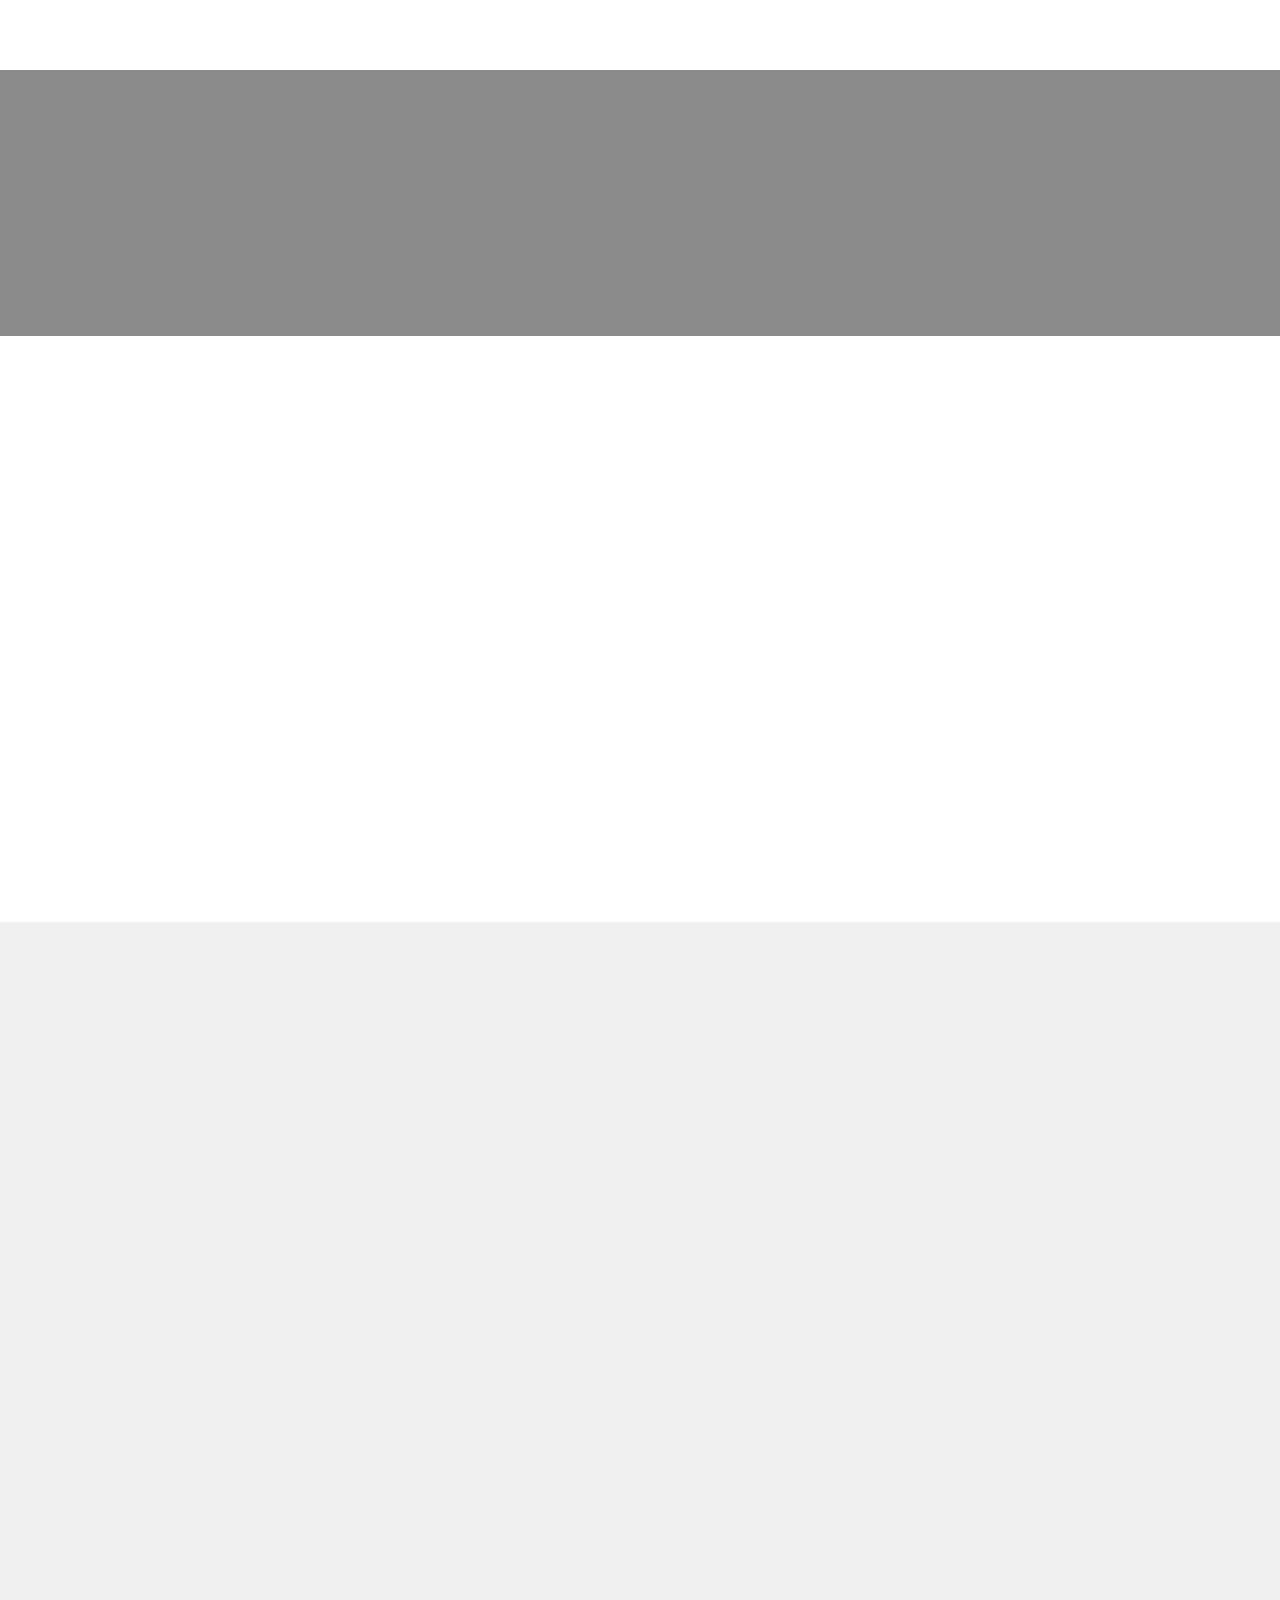
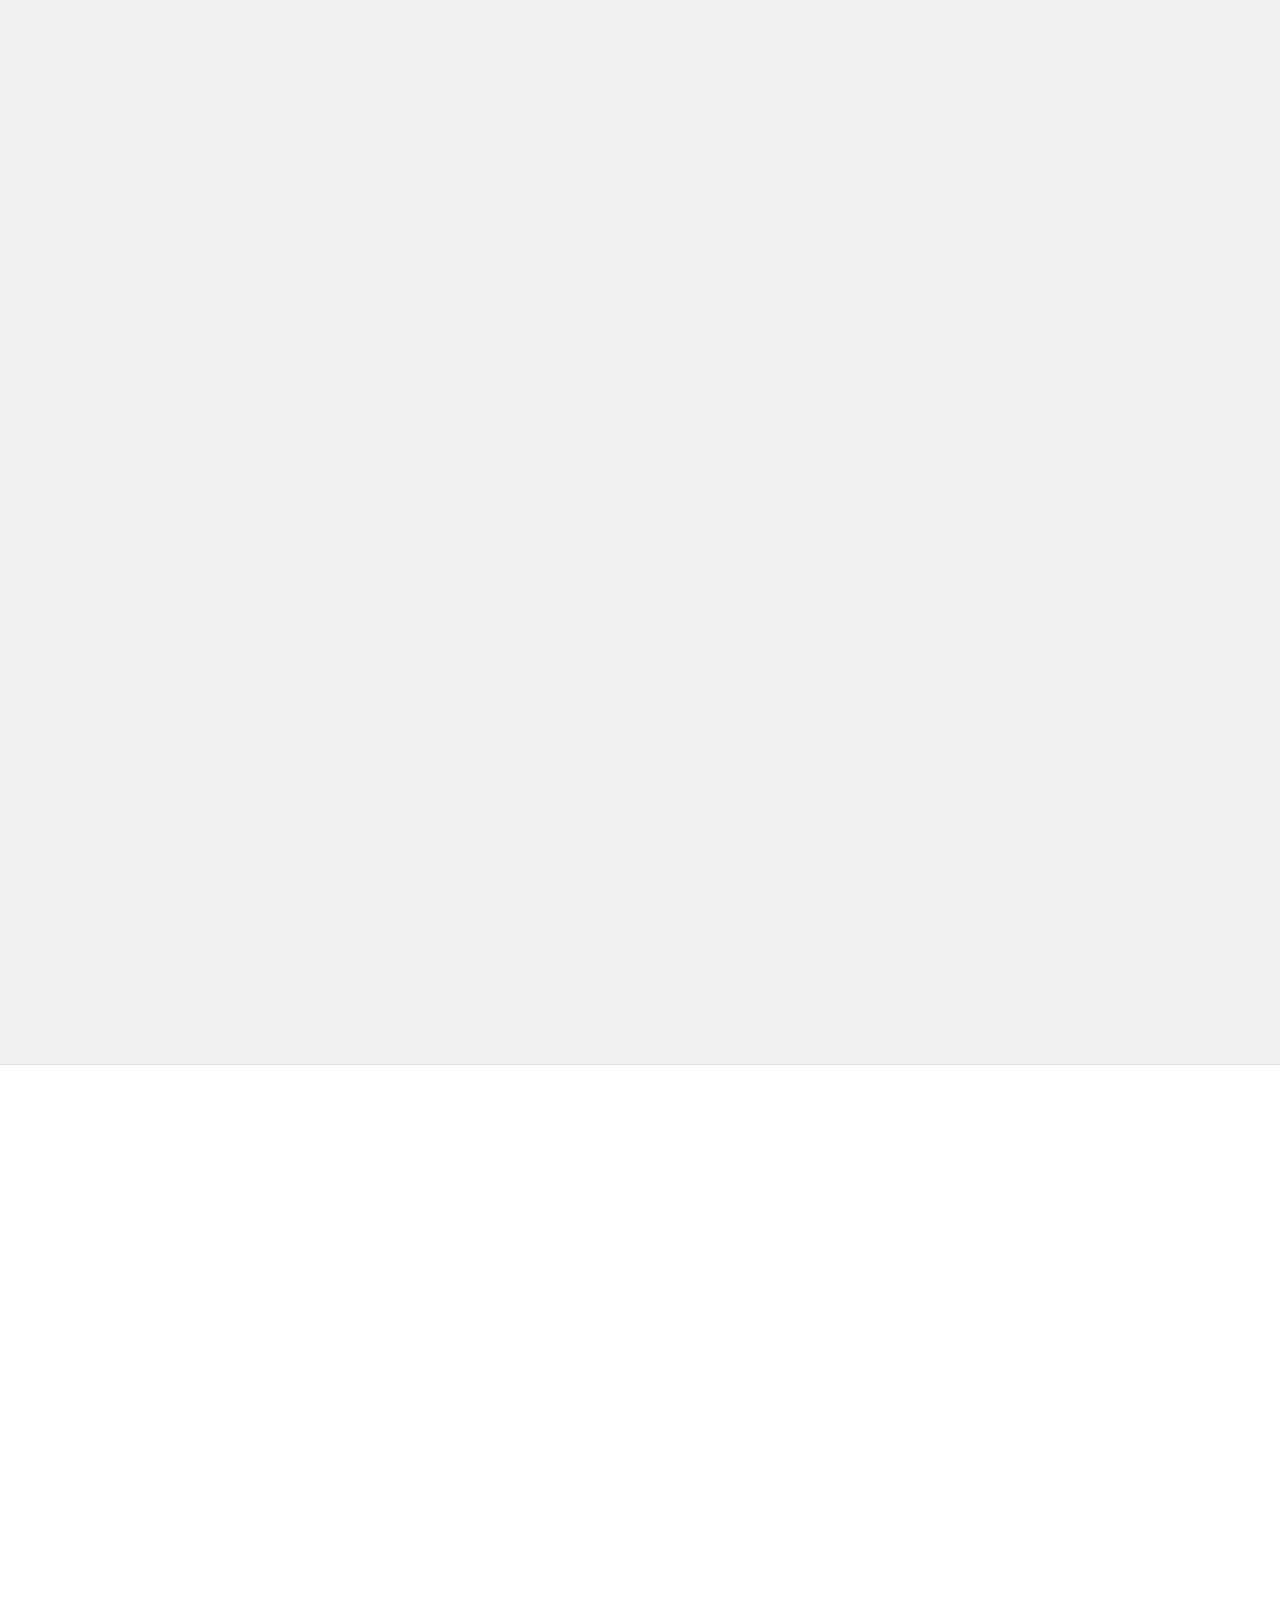
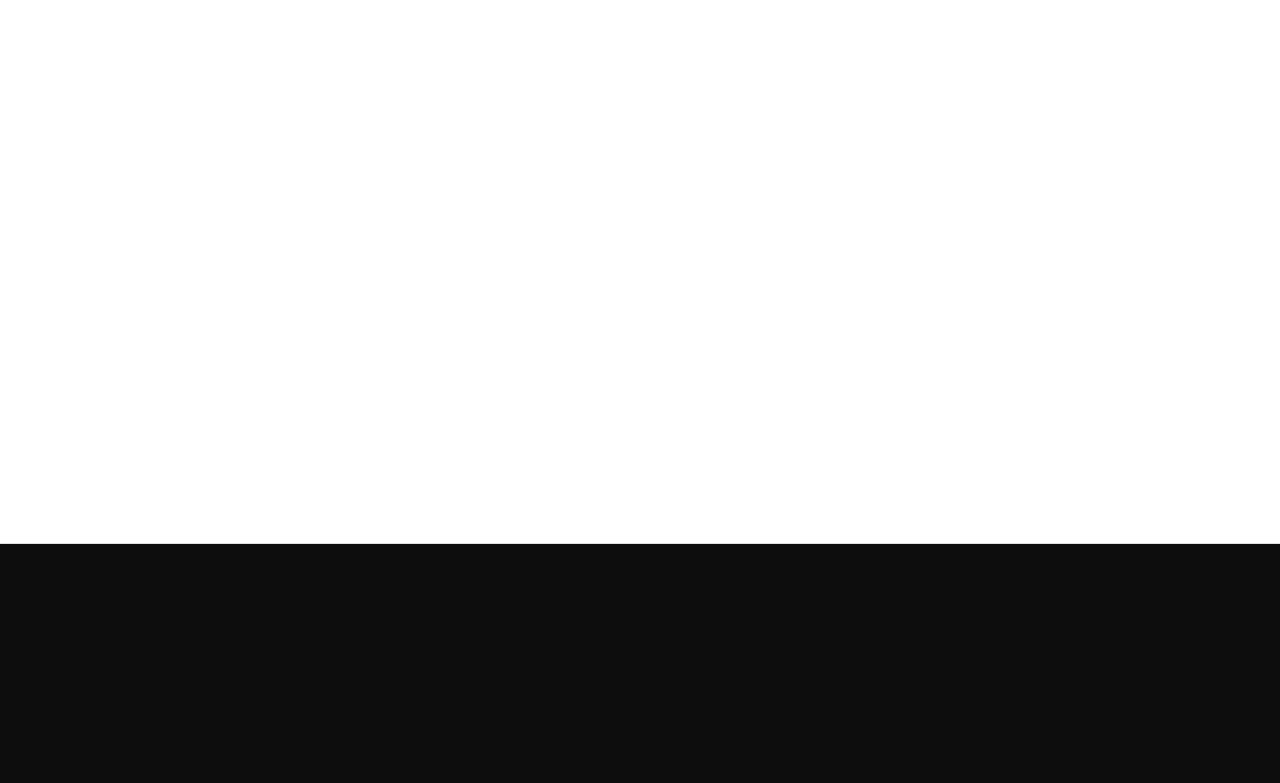
==== about-me.html @ 315e4c17 "initial portfolio commit" ====
<!doctype html>
<html lang="en" id="page_a3ae730a52dd40b0afdcd389cbf7e8d5" data-device-type="mobile" data-env="live" itemscope itemtype="http://schema.org/ProfessionalService" class="no-js page_a3ae730a52dd40b0afdcd389cbf7e8d5 mobile fullBleed modern">
<head>
<meta charset="utf-8">
<title>About me - Daniela Lizarazo</title>
<meta itemprop="name" content="Daniela Lizarazo">
<meta name="description" content="">
<meta name="keywords" content="">
<meta name="author" content="">
<meta name="viewport" content="width=device-width,initial-scale=1,shrink-to-fit=no">
<meta name="format-detection" content="telephone=yes">
<meta name="robots" content="noindex, nofollow">
<link rel="apple-touch-icon" sizes="180x180" href="https://static.mywebsites360.com/f4d7a6e8a42c4ae8aaf051b5d930cb21/f/118cd5e73162e6c208d3ffacbbd98bea0ef5c3d1/1/favicon-180x180.png">
<link rel="icon" type="image/png" sizes="96x96" href="https://static.mywebsites360.com/f4d7a6e8a42c4ae8aaf051b5d930cb21/f/118cd5e73162e6c208d3ffacbbd98bea0ef5c3d1/1/favicon-96x96.png">
<link rel="icon" type="image/png" sizes="32x32" href="https://static.mywebsites360.com/f4d7a6e8a42c4ae8aaf051b5d930cb21/f/118cd5e73162e6c208d3ffacbbd98bea0ef5c3d1/1/favicon-32x32.png">
<link rel="icon" type="image/png" sizes="16x16" href="https://static.mywebsites360.com/f4d7a6e8a42c4ae8aaf051b5d930cb21/f/118cd5e73162e6c208d3ffacbbd98bea0ef5c3d1/1/favicon-16x16.png">
<meta property="og:type" content="website">
<meta property="og:url" content="https://danielalizarazo.com/about-me">
<meta property="og:title" content="About me">
<meta name="twitter:card" content="summary_large_image">
<meta name="twitter:title" content="About me">
<link id="baseCSS" rel="stylesheet" type="text/css" href="css/base.css">
<link id="pageCSS" rel="stylesheet" type="text/css" href="css/page%3FstyleIds=[base64].css">
<link id="vendorCSS" rel="stylesheet" type="text/css" href="css/vendor-print.css">
<script src="modernizr.respond.min.js"></script>
<script type="text/javascript">
  var TypekitConfig = {
    scriptTimeout: 3000
  };
  (function() {
    var h = document.getElementsByTagName('html')[0];
    h.className += ' wf-loading';
    var t = setTimeout(function() {
      h.className = h.className.replace(/\bwf-loading\b/g, '');
      h.className += ' wf-inactive';
    }, TypekitConfig.scriptTimeout);
    var d = false;
    var tk = document.createElement('script');
    tk.src = '//use.typekit.net/ik/[base64].js';
    tk.type = 'text/javascript';
    tk.async = 'true';
    tk.onload = tk.onreadystatechange = function() {
      var rs = this.readyState;
      if (d || rs && rs != 'complete' && rs != 'loaded') return;
      d = true;
      clearTimeout(t);
      try {
        if(html5) html5.shivMethods = false; // why? https://github.com/Modernizr/Modernizr/issues/308
        Typekit.load({ active: function() { if(window.jQuery) $(window).trigger('fontsLoaded'); } });
      } catch (e) {}
    };
    var s = document.getElementsByTagName('script')[0];
    s.parentNode.insertBefore(tk, s);
  })();
</script>
</head>
<body data-site-id="f4d7a6e8a42c4ae8aaf051b5d930cb21" data-sc-layout="a" data-ajax-prefix="/__" class="noSecondaryContent">
  <div class="siteWrapper">
    <div class="siteInnerWrapper">
      <div class="pageContainer servicesSectionPage" id="services">
        <div class="headerAndNavContainer">
          <div class="headerAndNavContent">
            <div class="headerAndNavContentInner">
              <div class="headerContainer">
                <header class="headerContent">
<h1 class="siteName"><a itemprop="url" href="index.html">Daniela Lizarazo</a></h1>
                </header><!-- /headerContent -->
              </div><!-- /headerContainer -->
<div class="navContainer">
  <nav class="navContent">
    <ul id="navTopLevel" data-mobile-nav-label="Menu" data-mobile-nav-style="side" data-mobile-nav-reveal="push" data-mobile-nav-animation="bounce" data-mobile-nav-trigger="icon"  data-mobile-nav-icon-position="right" data-home-nav-collapse-min="1" itemscope itemtype="http://www.schema.org/SiteNavigationElement"><li><a href="index.html" itemprop="url">Home</a>
</li><li><a href="about-me.html" class="selected" itemprop="url"><span class="currArrow">▸</span>About me</a>
</li><li><a href="my-work.html" itemprop="url">My work</a>
</li></ul>
  </nav><!-- /navContent -->
</div><!-- /navContainer -->
            </div><!-- headerAndNavContentInner -->
          </div><!-- headerAndNavContent -->
        </div><!-- /headerAndNavContainer -->
        <div class="primaryAndSecondaryContainer">
          <div class="primaryAndSecondaryContent">
            <div class="primaryContentContainer">
              <section class="primaryContent" role="main">
<div class="pageTitleContainer blockWrap_ba701b1d201949bdbfbf316c1d3d724f fsMed txa1 bmg0 lstsy1 bw0 sy0">
  <div class="blockContent pageTitleContent block_ba701b1d201949bdbfbf316c1d3d724f  layoutA">
    <h1 class="pageTitle">About me</h1>
  </div>
</div>
<div class="blockContainer blockWrap_f1846056b2964c6ba9f09481a196a875 fsMed txa0 bmg0 lstSyNrmlzd bw0 sy0 blockAnim blockAnim--hidden blockAnim--fade">
  <div class="blockContent block_f1846056b2964c6ba9f09481a196a875  layoutC layoutC--vAlign1 imgWidth--33 hasCaptions hasImg circleImages">
    <div class="blockImg"><div class="imgCaptionWrapper"><a href="https://blush.design/artists/dzLHsXCPZMaj1QgNySgN/mariana-gonzalez"><div class="contentImg imgShape circleImg"><img src="https://static.mywebsites360.com/f4d7a6e8a42c4ae8aaf051b5d930cb21/i/f49d0fa9e1a64107bb51d2f6abf26e0c/1/4SoifmQpDrHbZJ6W5XJrp/Stuck%20at%20Home%20-%20Avatar.png" data-asset="f49d0fa9e1a64107bb51d2f6abf26e0c" alt="Stuck at Home - Avatar.png" data-credit="Avatar by Mariana Gonzalez" data-credit-url="https://blush.design/artists/dzLHsXCPZMaj1QgNySgN/mariana-gonzalez" data-mod="cover:800" class="contentImg"></div></a><div class="imgCaption"><p class="imgCaption-credit"><a href="https://blush.design/artists/dzLHsXCPZMaj1QgNySgN/mariana-gonzalez" target="_blank" rel="nofollow noreferrer">Avatar by Mariana Gonzalez</a></p></div></div>
</div>
    <div class="blockText">
  <h2 class="contentTitle"><span class="maxWidth--contentTitle">Knowledge and Interests</span></h2>
  <div class="blockInnerContent" ><div class="maxWidth--content"><p>I am a computer and data scientist with <strong>+4 years</strong> of experience in <strong>machine learning, deep learning, human-centered data science,</strong> and <strong>software development</strong>. I'm soon to graduate from my master's degree at <strong>The University of Texas at Austin</strong> (Hook 'em 🤘) where I have expanded my knowledge in data and artificial intelligence solutions. I'm interested in AI applications, applied quantitative research, ethical AI and data storytelling. I'm proficient in SQL, Python, R, Javascript, C# and C++ as well in tools and frameworks like Tableau, Dash, Django, Unity and AWS.</p><p><a href="https://static.mywebsites360.com/f4d7a6e8a42c4ae8aaf051b5d930cb21/r/b6e12700a4ea4b199496a9b142c6e4b9/1/DanielaLizarazo_Resume_2024.pdf" class="button">Download My Resume</a></p></div></div>
</div><!-- /blockText-->
  </div><!-- /blockContent -->
</div><!-- /blockContainer -->
<div class="blockContainer blockWrap_b24f99659e5741db982c259349940761 fsMed txa0 bmg0 lstsy1 bw0 sy0 blockAnim blockAnim--hidden blockAnim--fade">
  <div class="blockContent block_b24f99659e5741db982c259349940761  layoutA">
        <h2 class="contentTitle dividerTitle "><span class="dividerTitle-textWrap">Experience</span></h2>
      </div><!-- /blockContent -->
</div><!-- /blockContainer -->
  <div class="simpleList itemsCollectionContainer blockWrap_c6b3af2f7075451bba1bf37d15899f47 fsMed txa0 bmg0 lstSyNrmlzd bw1 bplNoTop bplNoRight bplNoLeft sy0 blockAnim blockAnim--hidden blockAnim--fade">
      <div class="blockContent block_c6b3af2f7075451bba1bf37d15899f47  layoutA">
        <div class="itemsCollectionContent items_c6b3af2f7075451bba1bf37d15899f47 listView vAlgn1 cols1 itmBw1 itmSy1 txa0" data-columns="1">
            <div class="item itemPreview circleImages hasHoverEffect hasHoverEffect--color">
              <div class="itemContent">
                <h2 class="contentTitle">
                      IC2 Institute - The University of Texas at Austin
                </h2>
                <div class="itemInnerContent"><p><strong>Graduate Research Assistant</strong></p><p><em>February 2023 - Present</em></p><ul><li>Conduct data exploration, implement data and statistical analysis, and contribute to research and evaluation tasks for I-Corps Hub and STEP UP Texas Juvenile Justice projects.</li> <li> <p>Developed a modeling and forecasting data dashboard for the City of Austin Office of Innovation using Plotly and Dash on a Windows server. </p></li> </ul></div>
              </div>
            </div>
            <div class="item itemPreview circleImages hasHoverEffect hasHoverEffect--color">
              <div class="itemContent">
                <h2 class="contentTitle">
                      School of Information - The University of Texas at Austin
                </h2>
                <div class="itemInnerContent"><p><strong>Academic Assistant</strong></p><p><em>August 2022 – December 2022</em></p><ul><li>Assisted in undergraduate class Introduction to Human-Centered Data, teaching students programming for data science using tools such as pandas, numpy, and scikit-learn.</li></ul></div>
              </div>
            </div>
            <div class="item itemPreview circleImages hasHoverEffect hasHoverEffect--color">
              <div class="itemContent">
                <h2 class="contentTitle">
                      SnapMagic
                </h2>
                <div class="itemInnerContent"><p><strong>Software Engineer</strong></p><p><em>March 2021 - August 2021</em></p><ul><li>Improved codebase across Python, Django, JavaScript, HTML/CSS for both front-end and back-end.</li> <li> <p>Supported the development of complex data dashboards through ETL processes. </p></li> <li> <p>Ensured code quality through comprehensive testing and designed user-friendly interfaces. </p></li> </ul></div>
              </div>
            </div>
            <div class="item itemPreview circleImages hasHoverEffect hasHoverEffect--color">
              <div class="itemContent">
                <h2 class="contentTitle">
                      European Space Agency
                </h2>
                <div class="itemInnerContent"><p><strong>Guest Researcher</strong></p><p><em>January 2019 – August 2019</em></p><ul><li>Participated, researched, and lectured in the Earth System Data Lab ESA project, focusing on multivariate time series analysis, Fourier analysis, and prediction models using Python, Julia, and probability density estimation.</li> <li> <p>Led a machine learning project on anomaly detection for multivariate extreme climate events using KDE. </p></li> <li> <p>Developed data preprocessing tools to streamline data analysis workflows and provided optimization recommendations during ESA Phi-Week 2019.</p></li> </ul></div>
              </div>
            </div>
            <div class="item itemPreview circleImages hasHoverEffect hasHoverEffect--color">
              <div class="itemContent">
                <h2 class="contentTitle">
                      Pretcon S.A.S.
                </h2>
                <div class="itemInnerContent"><p><strong>Software Developer</strong></p><p><em>January 2019 - March 2021</em></p><ul><li>Developed front-end and back-end for beam structures software used in civil engineering, utilizing Python and JavaScript (D3.js).</li> <li> <p>Translated differential equations and beam equations into data structures for efficient calculations. </p></li> </ul></div>
              </div>
            </div>
        </div>
      </div>
  </div>
<div class="blockContainer blockWrap_a361edb926d447f18e202267603284a1 fsMed txa0 bmg0 lstsy1 bw0 sy0 blockAnim blockAnim--hidden blockAnim--fade">
  <div class="blockContent block_a361edb926d447f18e202267603284a1  layoutA">
        <h2 class="contentTitle dividerTitle "><span class="dividerTitle-textWrap">Education</span></h2>
      </div><!-- /blockContent -->
</div><!-- /blockContainer -->
  <div class="simpleList itemsCollectionContainer blockWrap_ceb8e685157847479ab9dfccb2f8fd0e fsMed txa0 bmg0 lstSyNrmlzd bw1 bplNoTop bplNoRight bplNoLeft sy0 blockAnim blockAnim--hidden blockAnim--fade">
      <div class="blockContent block_ceb8e685157847479ab9dfccb2f8fd0e  layoutA">
        <div class="itemsCollectionContent items_ceb8e685157847479ab9dfccb2f8fd0e listView vAlgn1 cols1 itmBw1 itmSy1 txa0" data-columns="1">
            <div class="item itemPreview circleImages hasHoverEffect hasHoverEffect--color">
              <div class="itemContent">
                <h2 class="contentTitle">
                      Master's Degree - Information Studies in Data Science and AI
                </h2>
                <div class="itemInnerContent"><p><strong>The University of Texas at Austin</strong></p><p><em>2022 - 2024</em></p><ul><li><p>Endorsement of specialization in Data Science and AI </p></li><li><p>Classes taken: perspectives of information, data semantics, ethics of AI, intro. to machine learning, database management, concepts and practices of information security, data storytelling, deep learning and multimodal systems, data viz. in R, human-AI interaction.</p></li></ul></div>
              </div>
            </div>
            <div class="item itemPreview circleImages hasHoverEffect hasHoverEffect--color">
              <div class="itemContent">
                <h2 class="contentTitle">
                      AR/VR Developer Level 1 Certificate
                </h2>
                <div class="itemInnerContent"><p><strong>University of Missouri Kansas City (UMKC)</strong></p><p><em>2020</em></p><ul><li>Scholarship for this program awarded by the Colombian President in the National Palace. Nexo Global and 100k Strong in the Americas. </li></ul></div>
              </div>
            </div>
            <div class="item itemPreview circleImages hasHoverEffect hasHoverEffect--color">
              <div class="itemContent">
                <h2 class="contentTitle">
                      Bachelor's Degree - Computer Science and Software Engineering
                </h2>
                <div class="itemInnerContent"><p><strong>Universidad Industrial de Santander</strong></p><p><em>2016 - 2022</em></p><ul><li> <p>Thesis: Computing Tool for Lung Parenchyma Damage Visualization on VR/AR Interface for Diagnosis</p></li></ul></div>
              </div>
            </div>
        </div>
      </div>
  </div>
              </section><!-- /primaryContent -->
            </div><!-- /primaryContentContainer -->
          </div><!-- /primaryAndSecondaryContent -->
        </div><!-- /primaryAndSecondaryContainer -->
        <div class="footerContainer">
  <footer class="footerContent">
  	<div class="footerInner">
<div class="blockContainer socialIconsContainer blockWrap_e0a81e694a194ed6a7d155da40583dc7 ">
  <div class="blockContent block_e0a81e694a194ed6a7d155da40583dc7 txa1">
        <ul class="iconGroup socialIcons footerSocialIcons">
      <li><a target="_blank" rel="noopener noreferrer" href="https://www.linkedin.com/in/daniela-lizarazo-721335228/" class="zocial linkedin" aria-label="linkedin"></a></li>
    </ul>
      </div><!-- /blockContent -->
</div><!-- /blockContainer -->
<div class="blockContainer blockWrap_dd943fca7a9e432e927b0d071dcdae63 ">
  <div class="blockContent block_dd943fca7a9e432e927b0d071dcdae63 ">
    <div class="blockText">
  <div class="blockInnerContent" ><p><a href="index.html">Home</a> | <a href="about-me.html">About</a> | <a href="my-work.html">Work</a> | <a href="about-me.html">Contact</a></p></div>
</div><!-- /blockText-->
  </div><!-- /blockContent -->
</div><!-- /blockContainer -->
<div class="blockContainer blockWrap_f9fcd93386224b608d1e517b4ab8068d ">
  <div class="blockContent block_f9fcd93386224b608d1e517b4ab8068d ">
    <div class="blockText blockInnerContent">
      <p>©2022 Websites 360® - Do not copy website. All rights reserved. | Powered By: Websites360®</p>
    </div><!-- /blockText-->
  </div><!-- /blockContent -->
</div><!-- /blockContainer -->
      <div class="scCredit"><a href="https://www.websites360.com" target="_blank" rel="nofollow">Created with <span>Websites 360</span></a></div>
    </div>
  </footer>
</div><!--  /footerContainer -->
      </div> <!-- /pageContainer -->
    </div><!-- /siteInnerWrapper -->
  </div><!-- siteOuterWrapper -->
  <script src="https://code.jquery.com/jquery-1.12.4.min.js"></script>
<script>window.jQuery || document.write('<script src="jquery-1.12.4.min.js">\x3C/script>')</script>
<script src="siteBundle.js"></script>
<style type="text/css">
/*!
  Zocial Butons
  http://zocial.smcllns.com
  by Sam Collins (@smcllns)
  License: http://opensource.org/licenses/mit-license.php
*/
/* Reference icons from font-files
** Base 64-encoded version recommended to resolve cross-site font-loading issues
*/
@font-face {
	font-family: "zocial";
	src: url("zocial.eot");
	src: url("zocial.eot%3F") format("embedded-opentype"),
		url([data-uri]),
		url("zocial.woff") format("woff"),
		url("zocial.ttf") format("truetype"),
		url("zocial.svg") format("svg");
	font-weight: normal;
	font-style: normal;
}
@media screen and (-webkit-min-device-pixel-ratio:0) {
	@font-face {
		font-family: "zocial";
		src: url("zocial.svg") format("svg");
	}
}
</style>
<a id="navTrigger" href="about-me.html#" style="display:block;" aria-label="Menu">
  <span class="navIcon">
      <svg xmlns="http://www.w3.org/2000/svg" class="navIcon-svg--dotsVert navIcon-svg--w2" viewBox="0 0 164 32">
  <path class="path1" d="M31.299 15.65c0 8.643-7.007 15.65-15.65 15.65s-15.65-7.007-15.65-15.65c0-8.643 7.007-15.65 15.65-15.65s15.65 7.007 15.65 15.65z"></path>
  <path class="path2" d="M97.674 15.65c0 8.643-7.007 15.65-15.65 15.65s-15.65-7.007-15.65-15.65c0-8.643 7.007-15.65 15.65-15.65s15.65 7.007 15.65 15.65z"></path>
  <path class="path3" d="M164.399 15.65c0 8.643-7.007 15.65-15.65 15.65s-15.65-7.007-15.65-15.65c0-8.643 7.007-15.65 15.65-15.65s15.65 7.007 15.65 15.65z"></path>
</svg>
  </span>
</a>
<script src="collections.js" data-collections="aHR0cHM6Ly9hcGkubXl3ZWJzaXRlczM2MC5jb20vZjRkN2E2ZThhNDJjNGFlOGFhZjA1MWI1ZDkzMGNiMjEvYy97dHlwZX0="></script>
</body>
</html>
---- css/base.css ----
html,body,div,span,applet,object,iframe,h1,h2,h3,h4,h5,h6,p,blockquote,pre,a,abbr,acronym,address,big,cite,code,del,dfn,em,img,ins,kbd,q,s,samp,small,strike,strong,sub,sup,tt,var,dl,dt,dd,ol,ul,li,fieldset,form,label,legend,table,caption,tbody,tfoot,thead,tr,th,td{margin:0;padding:0;border:0;outline:0;font-weight:inherit;font-style:inherit;font-family:inherit;font-size:100%;vertical-align:baseline}body{line-height:1;color:#000;background:#fff}ol,ul{list-style:none}table{border-collapse:separate;border-spacing:0;vertical-align:middle}caption,th,td{text-align:left;font-weight:normal;vertical-align:middle}a img{border:none}article,aside,canvas,details,figcaption,figure,footer,header,hgroup,menu,nav,section,summary,main{margin:0;padding:0;border:0;outline:0;display:block}audio,canvas,video{display:inline-block}audio:not([controls]),[hidden]{display:none}html{overflow-y:scroll;-webkit-text-size-adjust:100%;-ms-text-size-adjust:100%;-webkit-font-smoothing:antialiased}abbr[title]{border-bottom:1px dotted}q{quotes:none}q:before,q:after{content:"";content:none}small{font-size:85%}sub,sup{font-size:75%;line-height:0;position:relative;vertical-align:baseline}sup{top:-.5em}sub{bottom:-.25em}nav ul,nav ol{list-style:none;list-style-image:none;margin:0;padding:0}img{border:0;-ms-interpolation-mode:bicubic;vertical-align:middle}svg:not(:root){overflow:hidden}figure{margin:0}form{margin:0}fieldset{border:0;margin:0;padding:0}label{cursor:pointer}legend{border:0;padding:0}button,input,select,textarea{font-family:inherit;font-size:100%;margin:0;vertical-align:baseline;-webkit-font-smoothing:antialiased}button,input{line-height:normal}button,input[type="button"],input[type="reset"],input[type="submit"]{cursor:pointer;-webkit-appearance:button}input[type="checkbox"],input[type="radio"]{box-sizing:border-box}input[type="search"]{-webkit-appearance:textfield;box-sizing:content-box}input[type="search"]::-webkit-search-decoration{-webkit-appearance:none}button::-moz-focus-inner,input::-moz-focus-inner{border:0;padding:0}textarea{overflow:auto;vertical-align:top;resize:vertical}table{border-collapse:collapse;border-spacing:0}td{vertical-align:top}html{background-color:#fff;background-image:none;background-position:50% 0;background-attachment:scroll;background-size:cover;background-repeat:no-repeat;}html.tablet:after,html.mobile:after{content:none}html,body{color:#8b8b8b;font-size:18px;font-family:freightsansprobook,Arial,Verdana,sans-serif;font-style:normal;font-weight:400;line-height:1.5}.fsLg{font-size:32px}.fsMed{font-size:18px}.fsSm{font-size:14px}.fsSm input.gsc-input{font-size:14px}.fsMed input.gsc-input{font-size:18px}.fsLg input.gsc-input{font-size:32px}body{background:transparent}body,button,input,input:valid,input:invalid,textarea,textarea:valid,textarea:invalid,select{color:#8b8b8b}a,a:link,a:visited,a:hover,a:active,a:focus,span.gc-cs-link,.button--linky{color:#5d5d5d;text-decoration:none}.socialMeta .contentTitle,.socialActions li,.scheduleItem .contentTitle a,.beerListHeader,.beerName a{color:#5d5d5d}.blockInnerContent a:not(.button),.itemInnerContent a:not(.button),.socialContent a:not(.button),.socialActions a:not(.button),.blockInnerContent .button--linky,.itemInnerContent .button--linky,.socialContent .button--linky,.socialActions .button--linky,.blockInnerContent span.gc-cs-link,.itemInnerContent span.gc-cs-link,.socialContent span.gc-cs-link,.socialActions span.gc-cs-link{text-decoration:none;}.blockInnerContent a:not(.button):hover,.itemInnerContent a:not(.button):hover,.socialContent a:not(.button):hover,.socialActions a:not(.button):hover,.blockInnerContent .button--linky:hover,.itemInnerContent .button--linky:hover,.socialContent .button--linky:hover,.socialActions .button--linky:hover,.blockInnerContent span.gc-cs-link:hover,.itemInnerContent span.gc-cs-link:hover,.socialContent span.gc-cs-link:hover,.socialActions span.gc-cs-link:hover,.blockInnerContent a:not(.button):active,.itemInnerContent a:not(.button):active,.socialContent a:not(.button):active,.socialActions a:not(.button):active,.blockInnerContent .button--linky:active,.itemInnerContent .button--linky:active,.socialContent .button--linky:active,.socialActions .button--linky:active,.blockInnerContent span.gc-cs-link:active,.itemInnerContent span.gc-cs-link:active,.socialContent span.gc-cs-link:active,.socialActions span.gc-cs-link:active,.blockInnerContent a:not(.button):focus,.itemInnerContent a:not(.button):focus,.socialContent a:not(.button):focus,.socialActions a:not(.button):focus,.blockInnerContent .button--linky:focus,.itemInnerContent .button--linky:focus,.socialContent .button--linky:focus,.socialActions .button--linky:focus,.blockInnerContent span.gc-cs-link:focus,.itemInnerContent span.gc-cs-link:focus,.socialContent span.gc-cs-link:focus,.socialActions span.gc-cs-link:focus{text-decoration:none}.blockInnerContent a:not(.button):hover,.blockInnerContent .button--linky:hover,.blockInnerContent span.gc-cs-link:hover,.blockInnerContent a:not(.button):active,.blockInnerContent .button--linky:active,.blockInnerContent span.gc-cs-link:active,.blockInnerContent a:not(.button):focus,.blockInnerContent .button--linky:focus,.blockInnerContent span.gc-cs-link:focus{color:#0d0d0d}a.button,.item a.button{color:#fff;}a.button:hover,.item a.button:hover,a.button:active,.item a.button:active,a.button:focus,.item a.button:focus{color:#fff}button,.button,input[type=submit]{transition:border-color 200ms,color 200ms,background-color 200ms;display:inline-block;line-height:1.5;padding:.25em 1em;text-decoration:none;box-sizing:border-box;color:#fff;letter-spacing:normal;text-transform:none;font-family:freightsansprobook,Arial,Verdana,sans-serif;font-style:normal;font-weight:400;border-radius:0;background:#0d0d0d;font-size:16px;border-color:#0d0d0d;border-width:2px;border-style:solid;}button:hover,.button:hover,input[type=submit]:hover,button:active,.button:active,input[type=submit]:active,button:focus,.button:focus,input[type=submit]:focus{color:#fff;background:#8b8b8b;border-color:#8b8b8b}.scForm input[type=text],.scForm input[type=number],.scForm input[type=email],.scForm input[type=url],.scForm input[type=tel],.scForm input[type=search],.scForm textarea,.scForm select{font-size:16px}.ctaButton{padding:1em}.publicModalClose{background:url("data:image/svg+xml;charset=utf-8,%3Csvg%20xmlns%3D%22http%3A%2F%2Fwww.w3.org%2F2000%2Fsvg%22%20width%3D%2232%22%20height%3D%2232%22%20viewBox%3D%220%200%2032%2032%22%3E%3Cpath%20fill%3D%22none%22%20opacity%3D%22.5%22%20stroke%3D%22%230d0d0d%22%20stroke-width%3D%22.457%22%20stroke-miterlimit%3D%2210%22%20stroke-linecap%3D%22round%22%20stroke-linejoin%3D%22round%22%20d%3D%22M24.183%207.634l-16.503%2016.777M7.68%207.634l16.503%2016.777%22%2F%3E%3C%2Fsvg%3E") 50% 50% no-repeat}.publicModalContent{background:#fff;color:#333;}.publicModalContent .pageTitle{color:#333}.publicModalContent a{color:#8b8b8b}.galleryArrow--prev,.galleryArrow--next{display:none}.no-touch .flex-container,.carousel{padding-left:0;padding-right:0;}.no-touch .flex-container .gridTrigger,.carousel .gridTrigger{margin-right:0}.hasThumbs .flex-container{padding-left:0;padding-right:0}.touch .blockContentBleed.hasSlideshow .imgCaption,.no-touch .blockContentBleed.hasSlideshow .imgCaption{margin-left:4%;margin-right:4%}.touch .blockContentBleed.alternateGridGallery .gridTrigger,.no-touch .blockContentBleed.alternateGridGallery .gridTrigger{margin-right:4%}.eventColl-item--carousel1 .eventColl-content,.eventColl-item--carousel2 .eventColl-content{max-width:calc(85vw - 88px)}.eventColl-item--slideshow1 .eventColl-content{left:50px;right:50px}.eventColl-item--slideshow2 .eventColl-content{left:50px;right:50px}.tags{padding-top:.5em;font-size:14px;}.itemsCollectionContainer .tags{margin-bottom:1em}.tags .sep{display:none}.tags .tagsLabel{font-weight:bold;display:inline-block;margin:0 .75em .5em 0}.blockInnerContent .tags a{background-color:#efefef;display:inline-block;padding:.5em 1em;margin:0 .75em .5em 0;}.blockInnerContent .tags a,.blockInnerContent .tags a:hover,.blockInnerContent .tags a:active,.blockInnerContent .tags a:visited,.blockInnerContent .tags a:focus{color:#333;text-decoration:none}.txa1 .blockInnerContent .tags a{margin:0 .375em .5em}.txa2 .blockInnerContent .tags a{margin:0 0 .5em .75em}.blockInnerContent .tags a.selected,.blockInnerContent .tags a.selected:hover,.blockInnerContent .tags a.selected:active,.blockInnerContent .tags a.selected:visited,.blockInnerContent .tags a.selected:focus{color:#333;background-color:#ccc}.contentImg{max-width:100%;border-style:solid;border-color:#ccc;border-width:0;box-sizing:border-box;}.pageTitle{color:#fff;font-size:60px;font-family:futurabold,Arial,Verdana,sans-serif;font-style:normal;font-weight:700;text-transform:capitalize;letter-spacing:normal;line-height:1.1}.pageSubtitle{color:#fff;font-size:20px;font-family:freightsansprobook,Arial,Verdana,sans-serif;font-style:normal;font-weight:400;text-transform:none;letter-spacing:normal;padding-top:10px;font-size:20px;line-height:1.2;}@media only screen and (max-width:768px){.pageTitle{font-size:40px}}.contentTitle{line-height:1.1;padding-bottom:.5em;font-size:40px}h3.contentTitle{font-size:28px}.contentTitle:not(.item):last-child{padding-bottom:0}.contentTitle,.contentTitle a{font-family:futurabold,Arial,Verdana,sans-serif;font-style:normal;font-weight:700;color:#040c14}.categoryHeader{color:#040c14;font-family:futurabold,Arial,Verdana,sans-serif;font-style:normal;font-weight:700;margin-bottom:1em;font-size:1.5em;}.categoryHeader:last-child{margin-bottom:0}.contentTitle,.categoryHeader{text-transform:none;letter-spacing:normal;}.dividerTitle{font-family:futurabold,Arial,Verdana,sans-serif;font-style:normal;font-weight:700;line-height:1.1;text-transform:none;letter-spacing:normal;color:#0d0d0d;display:-ms-flexbox;display:flex;text-align:initial below;text-align:unset;font-size:40px}.dividerTitle{-ms-flex-direction:column;flex-direction:column;-ms-flex-align:stretch;align-items:stretch;-ms-flex-pack:center;justify-content:center;text-align:left;}.dividerTitle:before{content:none;margin:0}.dividerTitle:after{content:'';margin:.5em 0 0 0}.blockContentBleed .dividerTitle .dividerTitle-textWrap{padding:0 2% 0 4%}.dividerTitle:before,.dividerTitle:after{border-color:#bababa;border-top-style:solid;border-top-width:1px}.dividerTitle--noText:before,.dividerTitle--noText:after{margin:0}.categoryHeader{text-align:inherit}table{background-color:transparent;margin-bottom:1em}td,th{vertical-align:top;padding:.45em .5em .25em .5em}table,th,td{border-width:1px;border-style:solid;border-color:#ccc}.agenda dd{border-width:1px;border-style:solid;border-color:#ccc}.calendar .calPos.hasItem:focus{background-color:#4d4d4d;color:#fff}.calendar .currentDay{background-color:#333;color:#fff}.calendar .calItem{border-color:#0d0d0d transparent transparent transparent}.calendar caption{border-style:solid;border-width:1px 1px 0 1px}.calendar.togglesOnly caption{border-bottom-width:1px}.singleRow .calendar caption{border-width:0 0 1px 0}.singleRow .calendar.togglesOnly caption{border-width:0}.singleRow .calendar td{border-width:0 1px 0 0}.fixedCalendar table,.fixedCalendar td,.fixedCalendar th{background-color:#f9f9f9}.datePickerContainer td.activeDay,.datePickerContainer td:hover{background-color:#4d4d4d}.blockContent input.gsc-input,.blockContent .gsc-input-box,.blockContent .gsc-input-box-hover,.blockContent .gsc-input-box-focus{border-color:#ccc}.blockContent .gsc-result-info,.blockContent .gsc-orderby-label,.blockContent .gs-result a.gs-visibleUrl,.blockContent .gs-result .gs-visibleUrl,.blockContent .gsc-preview-reviews,.blockContent .gsc-control-cse .gs-snippet,.blockContent .gsc-control-cse .gs-promotion em{color:#8b8b8b}.blockContent .gs-title,.blockContent .gs-webResult.gs-result a.gs-title,.blockContent .gs-webResult.gs-result a.gs-title *,.blockContent .gsc-results .gsc-cursor-box .gsc-cursor-page,.blockContent .gsc-results .gsc-cursor-box .gsc-cursor-current-page{color:#5d5d5d !important}.blockContent .cse input.gsc-search-button,.blockContent .cse input.gsc-search-button:hover,.blockContent input.gsc-search-button,.blockContent input.gsc-search-button:hover,.blockContent .gsc-selected-option-container{color:#fff;border-radius:0;background:#0d0d0d;font-size:16px;border-color:#0d0d0d;border-width:2px}.blockContent .cse form.gsc-search-box,.blockContent .gsc-control-cse .gsc-option-menu{background:#fff;border-color:#8b8b8b}.blockContent .gsc-option-menu-item{color:#8b8b8b}.blockContent .gs-no-results-result .gs-snippet{color:#8b8b8b;background:#fff;border-color:#dedede}.blockContent .gs-result img.gs-image{border-color:#ccc;border-width:1px}.digiPharmHero-content{padding:2em 60px;text-align:left;}.digiPharmHero-cta--pinBot{padding:1em 60px}.blockInnerContent{font-size:16px;}.blockInnerContent b,.blockInnerContent strong{font-weight:bold}.blockInnerContent i,.blockInnerContent em{font-style:italic}.blockContainer,.pageTitleContainer,.itemsCollectionContainer{border-style:solid;border-color:#ccc;border-radius:0;background-color:transparent;background-image:none;background-position:50% 50%;background-attachment:fixed;background-size:cover;background-repeat:no-repeat;padding-top:50px;padding-bottom:50px;}.tablet .blockContainer,.tablet .pageTitleContainer,.tablet .itemsCollectionContainer,.mobile .blockContainer,.mobile .pageTitleContainer,.mobile .itemsCollectionContainer{background-attachment:scroll}.hasSecondaryContent .primaryAndSecondaryContainer .blockContainer,.hasSecondaryContent .primaryAndSecondaryContainer .pageTitleContainer,.hasSecondaryContent .primaryAndSecondaryContainer .itemsCollectionContainer{padding-left:50px;padding-right:50px}.blockText p,.itemContent p,.blockText ul,.itemContent ul,.blockText ol,.itemContent ol{padding-bottom:1.5em}.truncateContent{max-height:9em}.item{box-sizing:border-box;float:left;width:100%;margin:1.5em auto 0 auto;border-style:solid;word-wrap:break-word;color:#8b8b8b;box-shadow:0 8px 30px 0 rgba(162,162,162,0.15);background-image:none;background-color:#fff;border-radius:0;border-color:#dedede;padding:30px 30px 30px 30px;font-size:16px;}.item:last-child{margin-bottom:0}.item a{color:#0d0d0d}.item .contentTitle,.item.contentTitle{text-transform:none;letter-spacing:normal;padding-left:0;margin-right:0;font-size:26px}.item .contentTitle,.item .contentTitle a,.item.contentTitle a{color:#040c14}.item .itemInnerContent b,.item .itemInnerContent strong{font-weight:bold}.item .itemInnerContent i,.item .itemInnerContent em{font-style:italic}.definitionList .contentTitle,.defListItem .contentTitle{color:#040c14;text-transform:none;border-radius:0;letter-spacing:normal;padding-left:0;margin-right:0;}.defItemInnerContent{color:#868686;}.defListItem{color:#868686;background-image:none;background-color:#fff;border-color:#dedede;border-radius:0;}.socialContentExternal{border-color:#dedede}.eventColl-item--slideshow1{color:#8b8b8b;font-size:16px;}.eventColl-item--slideshow1 .eventColl-mainTitles,.eventColl-item--slideshow1 .eventColl-artists{color:#040c14;font-size:26px;}.eventColl-item--slideshow1 .eventColl-mainTitles a,.eventColl-item--slideshow1 .eventColl-artists a{color:#040c14}.iconGroup a{display:inline-block;width:32px;height:32px;line-height:32px;font-size:22px}.socialSharing li a{width:31.5px;height:31.5px;line-height:31.5px;font-size:18px}.videoGallery-text{text-align:left;}.modalVideoGallery-vid ~ .galleryArrow{height:40px}.primaryAndSecondaryContainer{padding-top:0;}.pwp-container{background-color:transparent;background-image:none;background-position:50% 50%;background-attachment:fixed;background-size:cover;background-repeat:no-repeat;}.tablet .pwp-container,.mobile .pwp-container{background-attachment:scroll}.pwp-form{background-color:rgba(255,255,255,0);border-style:solid;border-color:#ccc;border-width:1px}.pwp-icon{fill:#8b8b8b}.pwp-error{color:#8b8b8b;font-weight:bold}.pwp-submit{font-size:16px;color:#fff;background:#0d0d0d;letter-spacing:normal;text-transform:none;border-style:solid;border-radius:0;border-width:2px;border-color:#0d0d0d;}.pwp-submit:hover,.pwp-submit:active,.pwp-submit:focus{color:#fff;background:#0d0d0d;border-color:#0d0d0d}.item--tombstone{animation:unset;}.item--tombstone > *{transition:none}.paginationControls{margin:1.5em auto 0 auto;text-align:center;position:relative;}.gridTrigger{fill:#8b8b8b;}.gridTrigger:hover,.gridTrigger:active,.gridTrigger:focus{fill:#8b8b8b}.mapPopup.mapPopup--google,.gm-style-iw-t:after,.mapboxgl-popup-content,.leaflet-popup-content,.leaflet-popup-tip{background:#fff !important}.mapPopup--mapbox.mapboxgl-popup-anchor-top .mapboxgl-popup-tip,.mapPopup--mapbox.mapboxgl-popup-anchor-top-left .mapboxgl-popup-tip,.mapPopup--mapbox.mapboxgl-popup-anchor-top-right .mapboxgl-popup-tip{border-bottom-color:#fff}.mapPopup--mapbox.mapboxgl-popup-anchor-right .mapboxgl-popup-tip{border-left-color:#fff}.mapPopup--mapbox.mapboxgl-popup-anchor-bottom .mapboxgl-popup-tip,.mapPopup--mapbox.mapboxgl-popup-anchor-bottom-left .mapboxgl-popup-tip,.mapPopup--mapbox.mapboxgl-popup-anchor-bottom-right .mapboxgl-popup-tip{border-top-color:#fff}.mapPopup--mapbox.mapboxgl-popup-anchor-left .mapboxgl-popup-tip{border-right-color:#fff}.mapPopup,.mapboxgl-popup-content{color:#000 !important;font-size:14px !important}.mapPopup .contentTitle,.mapPopup .contentTitle a{color:#000 !important;font-size:18px !important}.leaflet-container .mapPopup--leaflet .blockInnerContent a,.leaflet-container .mapPopup--leaflet .itemInnerContent a{color:#5d5d5d;}.leaflet-container .mapPopup--leaflet .blockInnerContent a:hover,.leaflet-container .mapPopup--leaflet .itemInnerContent a:hover{color:#0d0d0d}.headerContainer{background-color:transparent;background-image:none;background-position:50% 50%;background-attachment:scroll;background-size:cover;background-repeat:no-repeat;padding-top:20px;padding-bottom:20px;border-width:0;}.headerContent h1.siteName,.headerContent h1.siteName a,.headerContent div.siteName,.headerContent div.siteName a{text-align:left;color:#171717;font-family:museosansbold,Arial,Verdana,sans-serif;font-style:normal;font-weight:700;font-size:20px;text-transform:capitalize;letter-spacing:normal;}.siteName{line-height:1.5}@media only screen and (max-width:767px){.headerContent h1.logo,.headerContent h1.logoAndSiteName a.logo,.headerContent div.logo,.headerContent div.logoAndSiteName a.logo{max-width:100px}.headerContent h1.siteName,.headerContent h1.logoAndSiteName,.headerContent div.siteName,.headerContent div.logoAndSiteName{text-align:center}.headerContent h1.logo,.headerContent div.logo,.headerContent a.logo{float:none;margin:0 auto;}.headerContent h1.logo img,.headerContent div.logo img,.headerContent a.logo img{margin:0 auto;float:none}}.navContainer{padding-top:20px;padding-bottom:20px;font-size:17px;font-family:futurabold,Arial,Verdana,sans-serif;font-style:normal;font-weight:700;text-transform:lowercase;line-height:1.5}.headerAndNavContainer{background-color:#fff;background-image:none;background-position:50% 50%;background-attachment:scroll;background-size:auto;background-repeat:repeat;border-width:0;}.navContent li{border-color:#a2a2a2;}.navContent li a,.navContent li .navLabel{font-size:17px;color:#0d0d0d;text-decoration:none;letter-spacing:0;background-color:transparent}.navContent li .button{padding:.25em 1em;font-size:16px;color:#fff;background:#0d0d0d;letter-spacing:normal;text-transform:none;font-family:freightsansprobook,Arial,Verdana,sans-serif;font-style:normal;font-weight:400;border-radius:0;border-width:2px;border-color:#0d0d0d;}.navContent li .button:active,.navContent li .button:hover,.navContent li .button:focus{color:#fff;background:#8b8b8b;border-color:#8b8b8b}.navContent li a.selected,.navContent li .navLabel.selected{color:#8b8b8b;background-color:transparent}.navContent li ul li a,.navContent li ul li .navLabel,.navContent li ul li .navSocialIcons{margin-right:1em}.navContent .navSocialIcons{margin-bottom:0;white-space:nowrap;font-size:inherit;}.navContent .navSocialIcons li{font-size:0;border:none;margin:0;}.navContent .navSocialIcons li a.zocial{text-overflow:clip;overflow:visible;text-align:center;padding:0;color:#0d0d0d;font-size:22px;width:32px;height:32px;line-height:32px;background-color:transparent;border-radius:0;margin:0 0 0 17px}.navContent .navSocialIcons li:first-child a.zocial{margin-left:0}.navContent [data-subnav-collapse="true"] .dropArrow{-ms-transform:rotate(0);transform:rotate(0);transition:transform 250ms ease;will-change:transform;}.navContent [data-subnav-collapse="true"] .dropArrow.subnavClosed{-ms-transform:rotate(-90deg);transform:rotate(-90deg)}.footerContainer{color:#fff;background-color:#0d0d0d;background-image:none;background-position:100% 50%;background-attachment:scroll;background-size:auto;background-repeat:repeat;text-align:center;padding-top:40px;padding-bottom:40px;letter-spacing:0;font-size:14px;border-width:0;line-height:1.4}.footerContainer,.footerContainer .contentTitle,.footerContainer .categoryHeader,.footerContainer input,.footerContainer button,.footerContainer .definitionListContainer .blockText dt,.footerContainer .definitionListContainer .item .contentTitle,.footerContainer .definitionListContainer .blockText .defListItem .contentTitle{text-transform:lowercase;letter-spacing:normal}.footerContent a,.footerContent .contentTitle,.footerContent .contentTitle a,.footerContent .item,.footerContent .item .contentTitle,.footerContent .item .contentTitle a,.footerContent .definitionList .contentTitle,.footerContent .defListItem .contentTitle,.footerContent .blockInnerContent,.footerContent .itemInnerContent,.footerContent .defItemInnerContent{color:#fff}.footerContent button,.footerContent a.button{color:#fff}.footerContent button:hover,.footerContent a.button:hover{color:#fff}.footerContent .blockContent,.footerContent .contentTitle,.footerContent .item .contentTitle,.footerContent .blockInnerContent,.footerContent .itemInnerContent,.footerContent .defItemInnerContent{font-size:14px}.footerContent .blockInnerContent,.footerContent .itemsCollectionContent,.footerContent .definitionListContainer dl,.footerContent .definitionListContainer .contentTitle,.footerContent .contentTitle,.footerContent .blockForm{text-align:center;}.footerContent .itemsCollectionContent{margin-top:0 !important;font-size:0;}.footerContent .itemsCollectionContent .item{display:inline-block;vertical-align:top;float:none;font-size:14px}.footerContent .blockContent,.footerContent .blockContainer{background:transparent}.footerContent .blockContainer{padding:1.5em 0 0 0;}.footerContent .blockContainer:nth-child(1){padding-top:0}.footerContent .blockContent{padding:0}.footerContent .blockText ul,.footerContent .blockText ol{list-style-position:inside}.footerSocialIcons{vertical-align:middle;}.footerSocialIcons li a{color:#e8e8e8;font-size:16px;width:40px;height:40px;line-height:40px;background-color:#8b8b8b;border-radius:50%}.scCredit{clear:both;padding-top:21px;width:100%;float:none;font-size:12px;text-align:center;}.scCredit,.scCredit a:link,.scCredit a:visited,.scCredit a:hover,.scCredit a:active,.scCredit a:focus,.scCredit span{color:#8b8b8b}.scCredit span{text-decoration:underline}.scCredit:first-child{padding-top:0}.footerContent ul.resources{float:left;position:relative;left:50%;}.footerContent ul.resources li{clear:left;float:left;position:relative;right:50%}@media only screen and (min-width:768px){.footerInner{width:100%;float:none;margin:0 auto}}.futurabold{font-family:futurabold,Arial,Verdana,sans-serif;font-style:normal;font-weight:700}.museosansbold{font-family:museosansbold,Arial,Verdana,sans-serif;font-style:normal;font-weight:700}.freightsansprobook{font-family:freightsansprobook,Arial,Verdana,sans-serif;font-style:normal;font-weight:400}html.mobile{min-height:100%}.scHidden{display:none !important}.scInvisible{visibility:hidden !important}.a11y-hidden{clip-path:inset(100%);clip:rect(1px,1px,1px,1px);height:1px;overflow:hidden;position:absolute;white-space:nowrap;width:1px}.iconGroup{font-size:0;display:inline-block;}li.item .iconGroup{display:block}.iconGroup li{display:inline-block}.socialIcons{margin-bottom:-20px;}.footerInner >:last-child .socialIcons{margin-bottom:0}.socialIcons li{text-align:center;}.txa0 .socialIcons li a,.iconGroup-txa.txa0 .socialIcons li a{margin:0 20px 20px 0}.txa0 .socialIcons li:last-child a,.iconGroup-txa.txa0 .socialIcons li:last-child a{margin-right:0}.txa1 .socialIcons li a,.iconGroup-txa.txa1 .socialIcons li a{margin:0 10px 20px 10px}.txa2 .socialIcons li a,.iconGroup-txa.txa2 .socialIcons li a{margin:0 0 20px 20px}.txa2 .socialIcons li:first-child a,.iconGroup-txa.txa2 .socialIcons li:first-child a{margin-left:0}.socialIcons li a{background-repeat:no-repeat;display:inline-block;text-decoration:none !important}.socialSharing{margin:0 0 -20px;padding-left:0;}.socialSharing li{text-align:center;}.socialSharing li a span{display:none !important}.item .socialSharingContainer{margin-top:1em}.hasSlideshow .blockImg .flex-control-nav{display:none}.touch .hasSlideshow .blockImg .flex-control-nav{display:block}.touch .hasSlideshow .blockImg .flex-direction-nav{display:none}.touch .flexMain{margin-bottom:24px}.masonryImgGallery{position:relative;}.masonryImgGallery.building{min-height:100px;}.masonryImgGallery.building .imgGridItem{visibility:hidden}.masonryImgGallery.building .progressSpinner{top:0;margin-top:30px}.stackedGallery li{margin-top:1.5em}.stackedGallery li:first-child{margin-top:0}.deferredLoadGallery .contentImg{-ms-transform:translateY(-4px);transform:translateY(-4px);opacity:0;}.no-js .deferredLoadGallery .contentImg{opacity:1;transition:none;-ms-transform:none;transform:none;}.no-js .deferredLoadGallery .contentImg[data-src]{display:none}.deferredLoadGallery .contentImg.visible{opacity:1;transition:opacity 180ms ease-in,transform 150ms ease-in;-ms-transform:translateY(0);transform:translateY(0)}.deferredLoadGallery .imgShape .contentImg.visible{opacity:.000001}.deferredLoadGallery .oneUpViewer .contentImg{opacity:1;-ms-transform:none;transform:none;transition:none}.fixedHeightGallery .slides > li,.fixedHeightGallery .imgHover-transform,.fixedHeightGallery .imgEffect-transform{position:relative;background-position:50% 50%;background-size:cover}.fixedHeightGallery .slides > li > a{display:block;height:100%}.fixedHeightGallery img.contentImg{position:absolute;left:0;top:0;opacity:0;width:100%;height:100%;}.fixedHeightGallery img.contentImg.visible{opacity:0}.no-js .fixedHeightGallery img.contentImg{position:static;width:auto;height:auto;opacity:1}.fixedHeightGallery.hasThumbs .flexNavigator .slides > li{width:60px;height:60px;background-size:cover}.fixedHeightGallery.hasThumbs.thmbMgn1 .slides > li{margin:0 5px 0 0}.fixedHeightGallery.hasThumbs.thmbMgn2 .slides > li{margin:0 15px 0 0}.flex-container.thumbsContainer{box-sizing:border-box;background:#000}.thmbMgn1 .thumbsContainer{padding:5px}.thmbMgn2 .thumbsContainer{padding:15px}.hasThumbs .thumbsContainer .contentImg.imgShape{width:100%;max-width:100%;border:none}.thumbsContainer .flex-disabled{display:none}.hasThumbs--left .blockImg,.hasThumbs--right .blockImg{min-height:400px}.hasThumbs--left .blockImg,.hasThumbs--right .blockImg,.hasThumbs--left .maxWidth--content,.hasThumbs--right .maxWidth--content,.hasThumbs--left .maxWidth--gallery,.hasThumbs--right .maxWidth--gallery{position:relative}.hasThumbs--left .thumbsContainer,.hasThumbs--right .thumbsContainer{position:absolute;}.hasThumbs--left .thumbsContainer .slides > li,.hasThumbs--right .thumbsContainer .slides > li{-ms-transform:rotate(-90deg);transform:rotate(-90deg)}.hasThumbs--left .thumbsContainer .flex-direction-nav a,.hasThumbs--right .thumbsContainer .flex-direction-nav a{transform:translate3d(0,0,0)}.hasThumbs--left.layoutB .thumbsContainer{top:1.5em}.hasThumbs--left.layoutB .maxWidth--content .thumbsContainer{top:0}.hasThumbs--left.layoutB.imgOnly .thumbsContainer{top:0}.hasThumbs--left .thumbsContainer{top:0;-ms-transform-origin:0 0;transform-origin:0 0;-ms-transform:rotate(90deg);transform:rotate(90deg)}.hasThumbs--left .flexMain{margin-left:60px}.hasThumbs--left.thmbMgn1 .flexMain{margin-left:70px}.hasThumbs--left.thmbMgn2 .flexMain{margin-left:90px}.hasThumbs--left .thumbsContainer{left:60px}.hasThumbs--left.thmbMgn1 .thumbsContainer{left:70px}.hasThumbs--left.thmbMgn2 .thumbsContainer{left:90px}.hasThumbs--right .flexMain{margin-right:60px}.hasThumbs--right.thmbMgn1 .flexMain{margin-right:70px}.hasThumbs--right.thmbMgn2 .flexMain{margin-right:90px}.hasThumbs--right .thumbsContainer{right:0;bottom:0;-ms-transform-origin:100% 100%;transform-origin:100% 100%;-ms-transform:rotate(90deg) translateY(100%);transform:rotate(90deg) translateY(100%)}.hasThumbs--right.layoutA .thumbsContainer{bottom:1.5em}.hasThumbs--right.layoutA .maxWidth--gallery .thumbsContainer{bottom:0}.hasThumbs--right.layoutA .maxWidth--content .thumbsContainer{bottom:0}.hasThumbs--right.layoutA.imgOnly .thumbsContainer{bottom:0}.no-csstransforms .hasThumbs--left .thumbsContainer,.no-csstransforms .hasThumbs--right .thumbsContainer{position:relative !important;left:auto !important;right:auto !important;top:auto !important;width:auto !important;height:auto !important}.no-csstransforms .hasThumbs--left .flexMain,.no-csstransforms .hasThumbs--right .flexMain{margin:0 !important}.blockImg-download{text-align:right;padding-bottom:1em;font-size:16px;}.no-js .blockImg-download{display:none}.blockContentBleed .blockImg-download{padding-left:4%;padding-right:4%;}@media (min-width:1200px){.blockContentBleed .blockImg-download{padding-left:48px;padding-right:48px}}.dlPanel{position:fixed;bottom:30px;right:30px;padding:30px;color:#333;background:#fff;z-index:2;width:275px;box-sizing:border-box;max-width:90%;text-align:center;filter:drop-shadow(0 0 10px #333)}.dlPanel-close{fill:#333;width:20px;height:20px;position:absolute;top:5px;right:5px}.dlPanel-countWrap{font-size:120%}.dlPanel button[disabled]{opacity:.5}.selectedForDownload.imgGridItem{position:relative;min-height:50px;}.selectedForDownload.imgGridItem:after{content:'';position:absolute;background-color:rgba(255,255,255,0.6);background-image:url("data:image/svg+xml;charset=utf-8,%3Csvg%20xmlns%3D%22http%3A%2F%2Fwww.w3.org%2F2000%2Fsvg%22%20viewBox%3D%220%200%2032%2032%22%20fill%3D%22%23000%22%3E%3Cpath%20d%3D%22M29.17%2015.59a4.94%204.94%200%200%200-3.64-4.76%205.35%205.35%200%200%200-5-3.47%205.42%205.42%200%200%200-1.53.22%207.41%207.41%200%200%200-13.7%203.74%204.92%204.92%200%200%200%201.78%209.14h.43a2.3%202.3%200%200%200%20.26%200h3.81v-1.6H7.86a3.43%203.43%200%200%201-2.48-1.09A3.29%203.29%200%200%201%207%2012.39a5.49%205.49%200%200%201%200-.91%205.76%205.76%200%200%201%2011.22-1.67%203.71%203.71%200%200%201%206%202.49%203.3%203.3%200%200%201%200%206.59H20.32v1.6h4a4.76%204.76%200%200%200%20.66-.07c.15%200%20.3-.06.44-.09l.28-.09a4.9%204.9%200%200%200%202.81-2.34l.06-.09a4.84%204.84%200%200%200%20.6-2.22z%22%3E%3C%2Fpath%3E%3Cpath%20transform%3D%22rotate(180%2016%2016)%20translate(31.5%20-9)%20scale(-1%2C%201)%22%20d%3D%22M21.29%2016.61l-4.19-4.89a1.16%201.16%200%200%200-.87-.39%201.14%201.14%200%200%200-.87.39l-4.2%204.89a1.15%201.15%200%200%200%201.74%201.49l1.35-1.58a11.21%2011.21%200%200%201-2.58%209.28c4.77-2%206.32-5.14%206.65-9.14l1.24%201.44a1.13%201.13%200%200%200%201.61.12%201.1%201.1%200%200%200%20.4-.86%201.11%201.11%200%200%200-.28-.75zm-5.07-2.37z%22%3E%3C%2Fpath%3E%3C%2Fsvg%3E");background-size:36px;background-repeat:no-repeat;background-position:95% 5%;top:0;right:0;bottom:0;left:0;pointer-events:none}.txa0{text-align:left;}.txa1{text-align:center;}.txa2{text-align:right;}.txa3{text-align:justify}.bmg0{margin-bottom:0}.bmg1{margin-bottom:.5em}.bmg2{margin-bottom:1em}.bmg3{margin-bottom:1.5em}.bmg4{margin-bottom:2em}.bmg5{margin-bottom:2.5em}.bmg6{margin-bottom:3em}.pd0,.itmPd0 .item{padding:0}.pd1,.itmPd1 .item{padding:5px}.pd2,.itmPd2 .item{padding:10px}.pd3,.itmPd3 .item{padding:15px}.pd4,.itmPd4 .item{padding:20px}.pd5,.itmPd5 .item{padding:25px}.pd6,.itmPd6 .item{padding:30px}.bw0,.itmBw0 .item{border-width:0}.bw1,.itmBw1 .item{border-width:1px}.bw2,.itmBw2 .item{border-width:2px}.bw3,.itmBw3 .item{border-width:3px}.bw4,.itmBw4 .item{border-width:4px}.bw5,.itmBw5 .item{border-width:5px}.bw6,.itmBw6 .item{border-width:6px}.bw7,.itmBw7 .item{border-width:7px}.bw8,.itmBw8 .item{border-width:8px}.bw9,.itmBw9 .item{border-width:9px}.bw10,.itmBw10 .item{border-width:10px}.bplNoTop,.itmBplNoTop .item{border-top-width:0}.bplNoRight,.itmBplNoRight .item{border-right-width:0}.bplNoBottom,.itmBplNoBottom .item{border-bottom-width:0}.bplNoLeft,.itmBplNoLeft .item{border-left-width:0}ul.sitemap{margin-top:20px;}ul.sitemap ul{margin-left:20px}ul.sitemap .socialIcons{margin-left:0}.err404Button{margin-bottom:.25em}.blockText ul,.itemContent ul,.blockText ol,.itemContent ol{box-sizing:border-box}.blockText ul,.itemContent ul{list-style-type:disc}.blockText ol,.itemContent ol{padding-left:2.1em;list-style-type:decimal}.blockText p:last-child,.itemContent p:last-child,.blockText ul:last-child,.itemContent ul:last-child,.blockText ol:last-child,.itemContent ol:last-child{padding-bottom:0}.blockText table:last-child,.itemContent table:last-child{margin-bottom:0}.blockInnerContent--tight p,.itemInnerContent--tight p,.blockInnerContent--tight ul,.itemInnerContent--tight ul,.blockInnerContent--tight ol,.itemInnerContent--tight ol{padding-bottom:.5em}.definitionList dt{padding-top:.5em;padding-bottom:0}.definitionList dd{padding-bottom:.5em}.definitionList dl:first-child dt:first-child{padding-top:0}.definitionList dl:last-child dd:last-child{padding-bottom:0}.blockText + .itemsCollectionContent{padding-top:1em}.pageTitleContainer .blockText{margin-top:1.5em}.lstsy0 .blockText ul,.lstsy0 .itemContent ul,.lstsy0 .blockInnerContent ul,.lstsy0 .description--style2 ul,.lstsy0 .blockText ol,.lstsy0 .itemContent ol,.lstsy0 .blockInnerContent ol,.lstsy0 .description--style2 ol{padding-left:0;list-style-type:none}.lstsy1 .blockText ul,.lstsy1 .itemContent ul,.lstsy1 .blockInnerContent ul,.lstsy1 .description--style2 ul,.lstsy1 .blockText ol,.lstsy1 .itemContent ol,.lstsy1 .blockInnerContent ol,.lstsy1 .description--style2 ol{list-style-type:disc;padding-left:1.75em;}.lstsy1 .blockText ul.socialSharing,.lstsy1 .itemContent ul.socialSharing,.lstsy1 .blockInnerContent ul.socialSharing,.lstsy1 .description--style2 ul.socialSharing,.lstsy1 .blockText ol.socialSharing,.lstsy1 .itemContent ol.socialSharing,.lstsy1 .blockInnerContent ol.socialSharing,.lstsy1 .description--style2 ol.socialSharing{padding-left:0}.lstsy2 .blockText ul,.lstsy2 .itemContent ul,.lstsy2 .blockInnerContent ul,.lstsy2 .description--style2 ul,.lstsy2 .blockText ol,.lstsy2 .itemContent ol,.lstsy2 .blockInnerContent ol,.lstsy2 .description--style2 ol{list-style-type:decimal;padding-left:2.1em;}.lstsy2 .blockText ul.socialSharing,.lstsy2 .itemContent ul.socialSharing,.lstsy2 .blockInnerContent ul.socialSharing,.lstsy2 .description--style2 ul.socialSharing,.lstsy2 .blockText ol.socialSharing,.lstsy2 .itemContent ol.socialSharing,.lstsy2 .blockInnerContent ol.socialSharing,.lstsy2 .description--style2 ol.socialSharing{padding-left:0}.txa1 .blockText ul,.txa2 .blockText ul,.txa1 .itemContent ul,.txa2 .itemContent ul,.txa1 .blockText ol,.txa2 .blockText ol,.txa1 .itemContent ol,.txa2 .itemContent ol{list-style-position:inside}.blockText ul,.itemContent ul{list-style-type:disc;padding-left:1.75em}.blockText .unstyledList,.itemContent .unstyledList{list-style-type:none !important;padding-left:0 !important}.blockText ol,.itemContent ol{list-style-type:decimal !important;padding-left:2.1em !important}.lstsy0 .blockText ul.resources,.lstsy1 .blockText ul.resources,.lstsy2 .blockText ul.resources{padding-left:0}ul.resources li{list-style:none}ul.resources li.pdf{background:url("../pdf_lg.png") 0 0 no-repeat;padding-left:35px;min-height:26px;margin-bottom:1em;}ul.resources li.pdf:last-child{margin-bottom:0}@media only screen and (min-width:768px){.txtCols2,.txtCols3{column-gap:2.25em;column-count:2;}.txtCols2 + p,.txtCols3 + p,.txtCols2 + ul,.txtCols3 + ul,.txtCols2 + ol,.txtCols3 + ol{margin-top:1.5em}}@media only screen and (min-width:1024px){.txtCols3{column-count:3}}.txa1 ul.resources{float:left;position:relative;left:50%;}.txa1 ul.resources li{clear:left;float:left;position:relative;right:50%}.txa2 ul.resources li.pdf{padding-left:0;padding-right:35px;background-position:100% 0}.blockText p.contactPhone,.itemContent p.contactPhone,.blockText p.contactFax,.itemContent p.contactFax,.blockText p.jobQualifications,.itemContent p.jobQualifications,.blockText p.jobLocation,.itemContent p.jobLocation,.blockText p.jobExperience,.itemContent p.jobExperience,.blockText p.jobEducation,.itemContent p.jobEducation,.blockText p.jobReqNumber,.itemContent p.jobReqNumber{padding-bottom:0}.blockText .jobQualifications p:last-child,.itemContent .jobQualifications p:last-child{padding-bottom:1.5em}.blockText ul.price,.blockText ul.hours{list-style-type:none;padding-left:0}.blockInnerContent .button,.itemInnerContent .button{margin-top:.25em;margin-bottom:.25em}.blockInnerContent u,.itemInnerContent u{text-decoration:underline}.hours2{display:inline-table;}.hours2 th,.hours2 td{text-align:inherit}.hasPrimaryMeta .contentTitle{padding-bottom:0}.hasPrimaryMeta .primaryMeta{padding-bottom:.5em}.blogPostAuthor{display:block}.lstsy0.thirdPartyApiContent .blockText ol,.lstsy1.thirdPartyApiContent .blockText ol,.lstysy2.thirdPartyApiContent .blockText ol{list-style-type:decimal}.lstsy0.thirdPartyApiContent .blockText ul,.lstsy1.thirdPartyApiContent .blockText ul,.lstysy2.thirdPartyApiContent .blockText ul{list-style-type:disc}.socialContent .contentImg{display:inline-block;margin-bottom:1em;}.socialContent .contentImg.imgShape{display:block}.socialContent p{margin-bottom:1em}.socialContent p:last-child{margin-bottom:0}.socialMeta{position:relative;min-height:54px;padding-left:68px;margin-top:20px;}.socialMeta .avatar{position:absolute;top:3px;left:0;width:48px;height:48px}.socialMeta > a{display:block;word-wrap:break-word}.socialMeta time{display:block}.socialActions{vertical-align:middle;padding-left:24px;padding-top:.2em;min-height:1em;background-position:0 .3em;background-repeat:no-repeat;}.socialActions.Twitter{background-image:url("../icon-socialActions-twitter.png")}.socialActions.Facebook{background-image:url("../icon-socialActions-facebook.png")}.socialActions.GooglePlus{background-image:url("../icon-socialActions-googleplus.png")}.socialActions.Instagram{background-image:url("../icon-socialActions-instagram.png")}.socialActions li{display:inline;vertical-align:middle;}.socialActions li::after{content:'\a0- '}.socialActions li:last-child::after{content:''}.wf-loading .siteName,.wf-loading .pageTitleContent,.wf-loading .navContent,.wf-loading .blockContent,.wf-loading .footerContent{visibility:hidden}.wf-active .siteName,.wf-inactive .siteName,.wf-active .pageTitleContent,.wf-inactive .pageTitleContent,.wf-active .navContent,.wf-inactive .navContent,.wf-active .blockContent,.wf-inactive .blockContent,.wf-active .footerContent,.wf-inactive .footerContent{visibility:visible}.publicModalContainer{position:fixed;height:100%;width:100%;top:0;left:0;z-index:2}.publicModalMask{background:#000;opacity:.6;position:fixed;top:0;left:0;height:100%;width:100%}.publicModalClose{position:absolute;top:0;right:0;z-index:2;width:46px;height:46px;text-align:left;overflow:hidden;white-space:nowrap;text-indent:150%}.publicModalContent{box-shadow:0 0 6px 2px rgba(51,51,51,0.7);position:relative;margin:0 auto;overflow:hidden}.ageVerification{top:25%;width:60%;min-width:240px;max-width:400px;text-align:center;padding:20px;}.ageVerification h1{text-align:center}.ageVerification p{margin:20px 0}.ageVerification .verifyLinks a{margin:0 1em}.modalImageGallery{text-align:center;box-shadow:none;height:100%;}.modalImageGallery.publicModalContent{background:transparent}.modalImageGallery:before{content:'';display:inline-block;height:100%;vertical-align:middle;font-size:0}.modalImageGallery .imageContainer{margin:1%;max-width:98%;display:inline-block;vertical-align:middle;position:relative;min-width:150px;transition:height 250ms ease-in-out,width 250ms ease-in-out;}.modalImageGallery .imageContainer .contentImg{max-height:90%}.publicModalContainer.hideArrows .galleryArrow{display:none}.scForm input[type=text],.scForm input[type=password],.scForm input[type=number],.scForm input[type=email],.scForm input[type=url],.scForm input[type=tel],.scForm input[type=search],.scForm textarea{margin:0 0 1em 0;color:#555;background-color:#fff;width:15em;max-width:100%;padding:.5em;line-height:1.5;box-sizing:border-box;border:solid 1px #c8c8c8;}.scForm input[type=text].usingPlaceholder,.scForm input[type=password].usingPlaceholder,.scForm input[type=number].usingPlaceholder,.scForm input[type=email].usingPlaceholder,.scForm input[type=url].usingPlaceholder,.scForm input[type=tel].usingPlaceholder,.scForm input[type=search].usingPlaceholder,.scForm textarea.usingPlaceholder,.scForm input[type=text]:-moz-placeholder,.scForm input[type=password]:-moz-placeholder,.scForm input[type=number]:-moz-placeholder,.scForm input[type=email]:-moz-placeholder,.scForm input[type=url]:-moz-placeholder,.scForm input[type=tel]:-moz-placeholder,.scForm input[type=search]:-moz-placeholder,.scForm textarea:-moz-placeholder{color:#999}.scForm ::-webkit-input-placeholder{color:#999}.scForm :-moz-placeholder{color:#999}.scForm button{padding:.6em 1em;margin:0 1em 1em 0}.scForm button[disabled]{opacity:.5}.scForm select{margin-bottom:1em;padding:.5em 22px .5em .5em;-moz-appearance:none;-webkit-appearance:none;appearance:none;color:#555;background-color:#fff;background-image:url("data:image/svg+xml;charset=utf-8,%3Csvg%20viewBox%3D%220%200%2010%2014%22%20width%3D%2210%22%20height%3D%2214%22%20xmlns%3D%22http%3A%2F%2Fwww.w3.org%2F2000%2Fsvg%22%3E%3Cpath%20d%3D%22M1%205l3.755%204.255L9%205%22%20stroke%3D%22%23555555%22%20stroke-width%3D%222%22%20fill%3D%22none%22%2F%3E%3C%2Fsvg%3E");background-repeat:no-repeat;background-position:right 7px center;border:solid 1px #c8c8c8;border-radius:0;}.scForm select::-ms-expand{display:none}.scForm select option{font-weight:normal}*[dir="rtl"] .scForm select{padding:.5em .5em}.scForm select:disabled,.scForm select[aria-disabled=true]{opacity:.5}.scForm .progressWrap{position:relative;margin-right:.5em}.scForm .progressSpinner{position:absolute;right:12px;left:auto;top:50%;margin:-9px 0 0 0;display:none}.scForm .ajaxFormResult{overflow:hidden;margin-bottom:1em}.verticalRadioGroup label:last-child{margin-bottom:1em}.scForm--expand input[type=text],.scForm--expand input[type=password],.scForm--expand input[type=number],.scForm--expand input[type=email],.scForm--expand input[type=url],.scForm--expand input[type=tel],.scForm--expand input[type=search],.scForm--expand textarea{display:block;width:100%}.blockLabel{text-align:left;display:block;margin-bottom:.25em}.emailCapture input[type=text],.emailCapture input[type=email]{padding-right:2.25em}.footerContent .blockText + .blockForm{padding-top:1.5em}.button--linky{margin:0;padding:0;background-color:transparent;border:none;border-radius:0;cursor:pointer;font-family:inherit;font-size:inherit;font-weight:inherit;letter-spacing:inherit;line-height:inherit;text-transform:initial;filter:none;box-shadow:none}.pwp-container{display:-ms-flexbox;display:flex;-ms-flex-direction:column;flex-direction:column;-ms-flex-pack:center;justify-content:center;}.pwp-container.primaryAndSecondaryContainer,.pwp-container .primaryAndSecondaryContainer{padding-top:0 !important}.pwp-pageTitle{margin-bottom:1em}.pwp-form{width:80%;max-width:250px;margin:1.5em auto;padding:1.5em;}.pwp-form .pwp-input[type]{width:100%;margin:.5em 0;box-sizing:border-box}.pwp-submit{width:100%}.pwp-icon{width:100%;max-width:100px;display:block;margin:0 auto 1.5em}.pwp-error{margin:0 0 .25em}[placeholder]:focus::-webkit-input-placeholder{transition:opacity .25s .25s ease;opacity:0}.scheduleTable{width:100%;border:0;}.scheduleTable .time{width:18%}.scheduleTable .days{width:80%}.agenda{float:left;width:100%;}.agenda dt{float:left;width:100%;margin-top:2em;}.agenda dt:first-child{margin-top:0}.agenda dd{width:100%;box-sizing:border-box;float:left;padding:.5em 1em;margin-top:1em}.agenda dt + dd{margin-top:.75em}.splitContent{width:49%;float:left;text-align:left;clear:both;}.splitContent.alt{float:right;clear:none}.no-js .frontdeskCalendar{display:none}.frontdeskCalendar table{margin-bottom:0}.frontdeskAgenda .splitContent{padding:.5em 0;}.frontdeskAgenda .splitContent.alt{text-align:right}.frontdeskAgenda .splitContent:last-child{padding:0}@media screen and (max-width:479px){.frontdeskAgenda .splitContent,.frontdeskAgenda .splitContent.alt{float:none;width:auto;text-align:inherit}.frontdeskAgenda .splitContent:last-child{padding:.5em 0}}.no-js .frontdeskAppointments .tags,.frontdeskAppointments div.hidden{display:none}.frontdeskAppointments .instructor{font-size:87.5%}.frontdeskAppointments ul,.frontdeskAppointments p.empty{margin-top:1.5em}.frontdeskAppointments li,.frontdeskAppointments p.empty{margin-bottom:1em;}.frontdeskAppointments li span,.frontdeskAppointments p.empty span{display:block}@media screen and (min-width:400px) and (max-width:767px){.frontdeskAppointments ul{float:left;width:100%}.frontdeskAppointments li{float:left;width:48%}.frontdeskAppointments li:nth-child(odd){clear:left}.frontdeskAppointments li:nth-child(even){float:right}}@media screen and (min-width:768px){.frontdeskAppointments ul{float:left;width:100%}.frontdeskAppointments li{float:left;width:30%;margin-right:3.3%;}.txa1 .frontdeskAppointments li{width:31.3%;display:inline-block;margin-left:1%;margin-right:1%}.txa2 .frontdeskAppointments li{margin-right:0;margin-left:3%}.frontdeskAppointments li:nth-child(3n+1){clear:left}.blockContent--frontgateDetails.layoutC--vAlign1,.blockContent--frontgateDetails.layoutC--vAlign2,.blockContent--frontgateDetails.layoutD--vAlign1,.blockContent--frontgateDetails.layoutD--vAlign2{-ms-flex-wrap:wrap;flex-wrap:wrap}}.adContainer{margin-bottom:1em}.scMap{position:relative;width:100%;padding-top:56.25%;}.scMap.squareMap,.scMap.circleMap{padding-top:0;}.scMap.squareMap:before,.scMap.circleMap:before{content:'';display:block;padding-top:100%}.scMap.circleMap{border-radius:50%;overflow:hidden;z-index:0}.scMap.mapError{padding-top:0}.scMapInner,.scInteractiveMap{position:absolute !important;top:0;left:0;width:100%;height:100%}.scInteractiveMap{right:0}@media screen and (orientation:portrait){.layoutA .scMap,.layoutB .scMap{padding-top:125%;}.layoutA .scMap.squareMap,.layoutB .scMap.squareMap,.layoutA .scMap.circleMap,.layoutB .scMap.circleMap{padding-top:0}.layoutA .scMap.mapError,.layoutB .scMap.mapError{padding-top:0}}@media screen and (max-width:479px){.scMap,.layoutA .scMap,.layoutB .scMap{padding-top:125%;}.scMap.squareMap,.layoutA .scMap.squareMap,.layoutB .scMap.squareMap,.scMap.circleMap,.layoutA .scMap.circleMap,.layoutB .scMap.circleMap{padding-top:0}.scMap.mapError,.layoutA .scMap.mapError,.layoutB .scMap.mapError{padding-top:0}}.pagination{padding-top:1.5em}.hasClickAction{cursor:pointer}.tableWrap{width:100%;padding:0;overflow-x:scroll}table.beerList{width:100%;}table.beerList td.beerIBU,table.beerList td.beerABV,table.beerList td.beerPrice{width:10%}table.beerList th.beerName,table.beerList td.beerStyle{width:19%}table.beerList td.beerBreweryAndLocation{width:32%}.beerListContent .blockText{margin-bottom:1.5em}.txa1 .beerList th,.txa1 .beerList td{text-align:center}.txa2 .beerList th,.txa2 .beerList td{text-align:right}.beerListHeader{padding-bottom:0;margin-top:1.5em;}.beerListHeader:first-child{margin-top:0}[class*='maxWidth--']{display:block;margin-left:auto;margin-right:auto}div.plxBg,html.plxBg body{overflow:hidden;position:relative;z-index:0}html.plxBg,html.plxBg body{min-height:100vh}.plxBg-img{position:absolute !important;bottom:0;left:0;z-index:-1;width:100%;background-position:50% 0;background-size:cover;transform:translate3d(0,0,0)}.plxBg-img--tiled{background-size:auto}.aspectProp{position:relative;width:100%}.aspectProp--1x1,.aspectProp--square{padding-bottom:100%}.aspectProp--4x3{padding-bottom:75%}.aspectProp--3x4{padding-bottom:125%}.aspectProp--16x9{padding-bottom:56.25%}.aspectProp--2x1{padding-bottom:50%}.contentImg--overlay{position:absolute;top:0;left:0;right:0;bottom:0}.lockup{display:-ms-flexbox;display:flex}.lockup--vtop{-ms-flex-align:start;align-items:flex-start}.lockup-fill{-ms-flex:1;flex:1}.a11yTabs-content{display:block;transition:opacity .5s ease-in-out}.a11yTabs-content[aria-hidden=true]{display:none}.dividerTitle:before,.dividerTitle:after{-ms-flex:1;flex:1;height:0;min-width:1em}.dividerTitle--noText:before,.dividerTitle--noText:after{margin:0}[data-primary-link-after]:after{content:"\00a0" attr(data-primary-link-after)}[data-primary-link-before]:before{content:attr(data-primary-link-before) "\00a0"}[data-primary-link-after][href=""]:after,[data-primary-link-before][href=""]:before,[data-primary-link-after]:not([href]):after,[data-primary-link-before]:not([href]):before{content:none}.mapMarker{background-image:url("data:image/svg+xml;charset=utf-8,%3Csvg%20xmlns%3D%22http%3A%2F%2Fwww.w3.org%2F2000%2Fsvg%22%20width%3D%2220%22%20height%3D%2230%22%20viewBox%3D%220%200%2020%2030%22%3E%0A%3Cpath%20fill%3D%22%235d5d5d%22%20fill-rule%3D%22nonzero%22%20d%3D%22M10%200c5.52%200%2010%204.48%2010%2010%200%201.77-.486%203.472-1.285%204.896l-8.16%2014.791A.707.707%200%200%201%2010%2030a.657.657%200%200%201-.556-.313l-8.16-14.791C.452%2013.472%200%2011.77%200%2010%200%204.48%204.48%200%2010%200zm0%2013.75A3.734%203.734%200%200%200%2013.75%2010%203.734%203.734%200%200%200%2010%206.25%203.734%203.734%200%200%200%206.25%2010%203.734%203.734%200%200%200%2010%2013.75z%22%2F%3E%0A%3C%2Fsvg%3E");height:30px;width:20px;background-color:rgba(0,0,0,0);background-repeat:no-repeat;border:none;cursor:pointer;z-index:100;}.mapMarker--hover{background-image:url("data:image/svg+xml;charset=utf-8,%3Csvg%20xmlns%3D%22http%3A%2F%2Fwww.w3.org%2F2000%2Fsvg%22%20width%3D%2220%22%20height%3D%2230%22%20viewBox%3D%220%200%2020%2030%22%3E%0A%3Cpath%20fill%3D%22%230d0d0d%22%20fill-rule%3D%22nonzero%22%20d%3D%22M10%200c5.52%200%2010%204.48%2010%2010%200%201.77-.486%203.472-1.285%204.896l-8.16%2014.791A.707.707%200%200%201%2010%2030a.657.657%200%200%201-.556-.313l-8.16-14.791C.452%2013.472%200%2011.77%200%2010%200%204.48%204.48%200%2010%200zm0%2013.75A3.734%203.734%200%200%200%2013.75%2010%203.734%203.734%200%200%200%2010%206.25%203.734%203.734%200%200%200%206.25%2010%203.734%203.734%200%200%200%2010%2013.75z%22%2F%3E%0A%3C%2Fsvg%3E");z-index:1000}.mapPopup{z-index:5000;}.mapPopup.leaflet-popup{margin-bottom:14px}.mapPopup > button{display:none !important}.mapPopup--google,.mapPopup--mapbox .mapboxgl-popup-content,.mapPopup--leaflet .leaflet-popup-content-wrapper{box-shadow:0 2px 10px 0 rgba(0,0,0,0.2) !important}.mapboxgl-canvas{width:100% !important;height:100% !important}.mapPopup--google,.mapPopup--mapbox .mapboxgl-popup-content,.mapPopup--leaflet .leaflet-popup-content{margin:0;padding:20px 20px 15px !important}.gm-style .gm-style-iw-t::after{z-index:5000;margin-top:-1px}.mapPopup .gm-style-iw-d{overflow:auto !important}.mapPopup .mapboxgl-popup-content{text-align:center}.mapboxgl-map,.leaflet-container,.gm-style{font-size:inherit !important;font-family:inherit !important;color:inherit !important}.mapboxgl-ctrl-attrib-inner{font-size:12px}.leaflet-container .contentTitle a{color:unset}.leaflet-popup-content-wrapper,.leaflet-popup-tip{color:unset !important}.mapPopup--leaflet .leaflet-popup-content-wrapper{background:transparent;padding:0}.mapPopup--leaflet .leaflet-popup-tip-container{margin-top:-1px}@keyframes fadeIn{0%{opacity:0;visibility:hidden}100%{opacity:1;visibility:visible}}@keyframes tombstonePulse{0%{transform:translateX(-75%)}100%{transform:translateX(0%)}}.calendar{width:100%;}.calendar td,.calendar th{width:14.2857%}.calendar td{height:6.25em}.calendar th,.calendar caption{text-align:center}.calendar td{text-align:right;font-size:87.5%;padding:0;position:relative;}.calendar td .calImg{position:absolute;top:0;left:0;width:100%;height:100%;z-index:10;background-position:50% 50%;background-repeat:no-repeat;background-size:cover;white-space:nowrap;overflow:hidden;text-indent:150%}.calendar .calPos{width:100%;height:100%;position:relative;overflow:hidden;box-sizing:border-box;}.calendar .calPos.hasItem{cursor:pointer}.calendar .dayName{display:none}.calendar .dayNum{position:absolute;top:.5em;right:.5em;z-index:11}.calendar .calItem{display:block;position:absolute;top:0;left:0;width:0;height:0;border-style:solid;border-width:36px 36px 0 0}.calendar caption{vertical-align:middle;padding:.5em;line-height:2em;}.calendar caption button{text-align:center;vertical-align:middle;border-radius:50%;width:2em;height:2em;padding:0;float:left;}.calendar caption button span{position:relative;top:-1px}.calendar caption .next{float:right;}.calendar caption .next span{left:1px}.fixedCalendar{position:fixed;padding:0;top:0;left:0;right:0;}.fixedCalendar.blockAdditional{padding-top:0}.singleRow .calendar{display:block;width:100%;}.singleRow .calendar thead{display:none}.singleRow .calendar caption{display:block;width:100%;box-sizing:border-box}.singleRow .calendar tbody{display:block;width:100%;overflow-x:scroll;overflow-y:visible;white-space:nowrap;-webkit-overflow-scrolling:touch}.singleRow .calendar tr{display:inline}.singleRow .calendar td{text-align:center;display:inline-block;width:20%;min-height:8em;}.singleRow .calendar td.prevMonth,.singleRow .calendar td.nextMonth{display:none}.singleRow .calendar .dayName{display:block;text-transform:uppercase}.singleRow .calendar .dayNum{display:block;font-size:125%;padding-top:1em}.datePickerContainer{position:relative;display:inline-block;}.datePickerContainer .calendar{background:#fff;font-size:12px;position:absolute;top:100%}.datePickerContainer caption{background:#fff}.datePickerContainer td{height:3em}@media only screen and (max-width:767px){.datePickerContainer .calendar{left:-140px}}.hasGridGallery.layoutA .blockImg,.hasGridGallery.layoutB .blockImg{float:left;width:100%}.hasGridGallery.layoutA .blockText,.hasGridGallery.layoutB .blockText{clear:both}.imgGridItem{float:left;box-sizing:border-box}.cols2.imgMgn0 .packeryGutterSizer,.cols3.imgMgn0 .packeryGutterSizer,.cols4.imgMgn0 .packeryGutterSizer,.cols5.imgMgn0 .packeryGutterSizer,.cols6.imgMgn0 .packeryGutterSizer,.cols7.imgMgn0 .packeryGutterSizer,.cols8.imgMgn0 .packeryGutterSizer{width:0}.cols2.imgMgn0 .packeryColumnSizer{width:50%}.cols2.imgMgn1 .galleryWrapper{margin-top:-4%}.cols2.imgMgn1 .packeryGutterSizer{width:4%}.cols2.imgMgn1 .packeryColumnSizer{width:48%}.cols2.imgMgn2 .galleryWrapper{margin-top:-8%}.cols2.imgMgn2 .packeryGutterSizer{width:8%}.cols2.imgMgn2 .packeryColumnSizer{width:46%}.cols2.imgMgn0 .imgGridItem{width:50%;margin:0}.cols2.imgMgn1 .imgGridItem{width:48%;margin:4% 0 0 4%}.cols2.imgMgn2 .imgGridItem{width:46%;margin:8% 0 0 8%}.cols2.imgMgn0 .imgGridItem:nth-child(odd),.cols2.imgMgn1 .imgGridItem:nth-child(odd),.cols2.imgMgn2 .imgGridItem:nth-child(odd){margin-left:0;clear:both}.cols3.imgMgn0 .packeryColumnSizer{width:33.33333%}.cols3.imgMgn1 .galleryWrapper{margin-top:-5%}.cols3.imgMgn1 .packeryGutterSizer{width:5%}.cols3.imgMgn1 .packeryColumnSizer{width:30%}.cols3.imgMgn2 .galleryWrapper{margin-top:-10%}.cols3.imgMgn2 .packeryGutterSizer{width:10%}.cols3.imgMgn2 .packeryColumnSizer{width:26.6666%}.cols3.imgMgn0 .imgGridItem{width:33.33333%;margin:0}.cols3.imgMgn1 .imgGridItem{width:30%;margin:5% 0 0 5%}.cols3.imgMgn2 .imgGridItem{width:26.6666%;margin:10% 0 0 10%}.cols3.imgMgn0 .imgGridItem:nth-child(3n+1),.cols3.imgMgn1 .imgGridItem:nth-child(3n+1),.cols3.imgMgn2 .imgGridItem:nth-child(3n+1){margin-left:0;clear:both}.cols3.imgMgn0 .imgGridItem.colSpan2{width:66.66666%}.cols3.imgMgn1 .imgGridItem.colSpan2{width:65%}.cols3.imgMgn2 .imgGridItem.colSpan2{width:63.3332%}.cols3.imgMgn0 .imgGridItem.colSpan3,.cols3.imgMgn1 .imgGridItem.colSpan3,.cols3.imgMgn2 .imgGridItem.colSpan3{width:100%}.cols4.imgMgn0 .packeryColumnSizer{width:25%}.cols4.imgMgn1 .galleryWrapper{margin-top:-1.466%}.cols4.imgMgn1 .packeryGutterSizer{width:1.466%}.cols4.imgMgn1 .packeryColumnSizer{width:23.9%}.cols4.imgMgn2 .galleryWrapper{margin-top:-3%}.cols4.imgMgn2 .packeryGutterSizer{width:3%}.cols4.imgMgn2 .packeryColumnSizer{width:22.75%}.cols4.imgMgn0 .imgGridItem{width:25%;margin:0}.cols4.imgMgn1 .imgGridItem{width:23.9%;margin:1.466% 0 0 1.466%}.cols4.imgMgn2 .imgGridItem{width:22.75%;margin:3% 0 0 3%}.cols4.imgMgn0 .imgGridItem:nth-child(4n+1),.cols4.imgMgn1 .imgGridItem:nth-child(4n+1),.cols4.imgMgn2 .imgGridItem:nth-child(4n+1){margin-left:0;clear:both}.cols4.imgMgn0 .imgGridItem.colSpan2{width:50%}.cols4.imgMgn1 .imgGridItem.colSpan2{width:49.266%}.cols4.imgMgn2 .imgGridItem.colSpan2{width:48.5%}.cols4.imgMgn0 .imgGridItem.colSpan3{width:75%}.cols4.imgMgn1 .imgGridItem.colSpan3{width:74.632%}.cols4.imgMgn2 .imgGridItem.colSpan3{width:74.25%}.cols4.imgMgn0 .imgGridItem.colSpan4,.cols4.imgMgn1 .imgGridItem.colSpan4,.cols4.imgMgn2 .imgGridItem.colSpan4{width:100%}.js .hasModalGallery .imgGridItem,.js .hasOneUpGallery .imgGridItem{cursor:pointer;}.js .hasModalGallery .imgGridItem .imgCaption,.js .hasOneUpGallery .imgGridItem .imgCaption{cursor:default}.galleryWrapper:before,.galleryWrapper:after{content:'';display:table}.galleryWrapper:after{clear:both}.oneUpViewer img{margin-bottom:1.5em;max-width:100% !important}.imgMgn1 .masonryImgGallery .imgGridItem.packeryItem,.imgMgn2 .masonryImgGallery .imgGridItem.packeryItem{margin:0}.cols2.imgMgn1 .masonryImgGallery.packery,.cols3.imgMgn1 .masonryImgGallery.packery,.cols4.imgMgn1 .masonryImgGallery.packery,.cols5.imgMgn1 .masonryImgGallery.packery,.cols6.imgMgn1 .masonryImgGallery.packery,.cols7.imgMgn1 .masonryImgGallery.packery,.cols8.imgMgn1 .masonryImgGallery.packery,.cols2.imgMgn2 .masonryImgGallery.packery,.cols3.imgMgn2 .masonryImgGallery.packery,.cols4.imgMgn2 .masonryImgGallery.packery,.cols5.imgMgn2 .masonryImgGallery.packery,.cols6.imgMgn2 .masonryImgGallery.packery,.cols7.imgMgn2 .masonryImgGallery.packery,.cols8.imgMgn2 .masonryImgGallery.packery{margin-top:0}@media only screen and (max-width:480px){.cols5.imgMgn0 .packeryColumnSizer,.cols6.imgMgn0 .packeryColumnSizer,.cols7.imgMgn0 .packeryColumnSizer,.cols8.imgMgn0 .packeryColumnSizer{width:25%}.cols5.imgMgn1 .galleryWrapper,.cols6.imgMgn1 .galleryWrapper,.cols7.imgMgn1 .galleryWrapper,.cols8.imgMgn1 .galleryWrapper{margin-top:-1.466%}.cols5.imgMgn1 .packeryGutterSizer,.cols6.imgMgn1 .packeryGutterSizer,.cols7.imgMgn1 .packeryGutterSizer,.cols8.imgMgn1 .packeryGutterSizer{width:1.466%}.cols5.imgMgn1 .packeryColumnSizer,.cols6.imgMgn1 .packeryColumnSizer,.cols7.imgMgn1 .packeryColumnSizer,.cols8.imgMgn1 .packeryColumnSizer{width:23.9%}.cols5.imgMgn2 .galleryWrapper,.cols6.imgMgn2 .galleryWrapper,.cols7.imgMgn2 .galleryWrapper,.cols8.imgMgn2 .galleryWrapper{margin-top:-3%}.cols5.imgMgn2 .packeryGutterSizer,.cols6.imgMgn2 .packeryGutterSizer,.cols7.imgMgn2 .packeryGutterSizer,.cols8.imgMgn2 .packeryGutterSizer{width:3%}.cols5.imgMgn2 .packeryColumnSizer,.cols6.imgMgn2 .packeryColumnSizer,.cols7.imgMgn2 .packeryColumnSizer,.cols8.imgMgn2 .packeryColumnSizer{width:22.75%}.cols5.imgMgn0 .imgGridItem,.cols6.imgMgn0 .imgGridItem,.cols7.imgMgn0 .imgGridItem,.cols8.imgMgn0 .imgGridItem{width:25%;margin:0}.cols5.imgMgn1 .imgGridItem,.cols6.imgMgn1 .imgGridItem,.cols7.imgMgn1 .imgGridItem,.cols8.imgMgn1 .imgGridItem{width:23.9%;margin:1.466% 0 0 1.466%}.cols5.imgMgn2 .imgGridItem,.cols6.imgMgn2 .imgGridItem,.cols7.imgMgn2 .imgGridItem,.cols8.imgMgn2 .imgGridItem{width:22.75%;margin:3% 0 0 3%}.cols5.imgMgn0 .imgGridItem:nth-child(4n+1),.cols6.imgMgn0 .imgGridItem:nth-child(4n+1),.cols7.imgMgn0 .imgGridItem:nth-child(4n+1),.cols8.imgMgn0 .imgGridItem:nth-child(4n+1),.cols5.imgMgn1 .imgGridItem:nth-child(4n+1),.cols6.imgMgn1 .imgGridItem:nth-child(4n+1),.cols7.imgMgn1 .imgGridItem:nth-child(4n+1),.cols8.imgMgn1 .imgGridItem:nth-child(4n+1),.cols5.imgMgn2 .imgGridItem:nth-child(4n+1),.cols6.imgMgn2 .imgGridItem:nth-child(4n+1),.cols7.imgMgn2 .imgGridItem:nth-child(4n+1),.cols8.imgMgn2 .imgGridItem:nth-child(4n+1){margin-left:0;clear:both}}@media only screen and (min-width:481px){.cols5.imgMgn1 .galleryWrapper,.cols6.imgMgn1 .galleryWrapper,.cols7.imgMgn1 .galleryWrapper,.cols8.imgMgn1 .galleryWrapper{margin-top:-1%}.cols5.imgMgn1 .packeryGutterSizer,.cols6.imgMgn1 .packeryGutterSizer,.cols7.imgMgn1 .packeryGutterSizer,.cols8.imgMgn1 .packeryGutterSizer{width:1%}.cols5.imgMgn2 .galleryWrapper,.cols6.imgMgn2 .galleryWrapper,.cols7.imgMgn2 .galleryWrapper,.cols8.imgMgn2 .galleryWrapper{margin-top:-2%}.cols5.imgMgn2 .packeryGutterSizer,.cols6.imgMgn2 .packeryGutterSizer,.cols7.imgMgn2 .packeryGutterSizer,.cols8.imgMgn2 .packeryGutterSizer{width:2%}.cols5.imgMgn1 .imgGridItem,.cols6.imgMgn1 .imgGridItem,.cols7.imgMgn1 .imgGridItem,.cols8.imgMgn1 .imgGridItem{margin:1% 0 0 1%}.cols5.imgMgn2 .imgGridItem,.cols6.imgMgn2 .imgGridItem,.cols7.imgMgn2 .imgGridItem,.cols8.imgMgn2 .imgGridItem{margin:2% 0 0 2%}.cols5.imgMgn0 .packeryColumnSizer{width:20%}.cols5.imgMgn1 .packeryColumnSizer{width:19.2%}.cols5.imgMgn2 .packeryColumnSizer{width:18.4%}.cols5.imgMgn0 .imgGridItem{width:20%;margin:0}.cols5.imgMgn1 .imgGridItem{width:19.2%}.cols5.imgMgn2 .imgGridItem{width:18.4%}.cols5.imgMgn0 .imgGridItem:nth-child(5n+1),.cols5.imgMgn1 .imgGridItem:nth-child(5n+1),.cols5.imgMgn2 .imgGridItem:nth-child(5n+1){margin-left:0;clear:both}.cols6.imgMgn0 .packeryColumnSizer{width:16.6666%}.cols6.imgMgn1 .packeryColumnSizer{width:15.83333%}.cols6.imgMgn2 .packeryColumnSizer{width:15%}.cols6.imgMgn0 .imgGridItem{width:16.6666%;margin:0}.cols6.imgMgn1 .imgGridItem{width:15.83333%}.cols6.imgMgn2 .imgGridItem{width:15%}.cols6.imgMgn0 .imgGridItem:nth-child(6n+1),.cols6.imgMgn1 .imgGridItem:nth-child(6n+1),.cols6.imgMgn2 .imgGridItem:nth-child(6n+1){margin-left:0;clear:both}}@media only screen and (min-width:481px) and (max-width:1023px){.cols7.imgMgn0 .packeryColumnSizer,.cols8.imgMgn0 .packeryColumnSizer{width:16.6666%}.cols7.imgMgn1 .packeryColumnSizer,.cols8.imgMgn1 .packeryColumnSizer{width:15.83333%}.cols7.imgMgn2 .packeryColumnSizer,.cols8.imgMgn2 .packeryColumnSizer{width:15%}.cols7.imgMgn0 .imgGridItem,.cols8.imgMgn0 .imgGridItem{width:16.6666%;margin:0}.cols7.imgMgn1 .imgGridItem,.cols8.imgMgn1 .imgGridItem{width:15.83333%}.cols7.imgMgn2 .imgGridItem,.cols8.imgMgn2 .imgGridItem{width:15%}.cols7.imgMgn0 .imgGridItem:nth-child(6n+1),.cols7.imgMgn1 .imgGridItem:nth-child(6n+1),.cols7.imgMgn2 .imgGridItem:nth-child(6n+1),.cols8.imgMgn0 .imgGridItem:nth-child(6n+1),.cols8.imgMgn1 .imgGridItem:nth-child(6n+1),.cols8.imgMgn2 .imgGridItem:nth-child(6n+1){margin-left:0;clear:both}}@media only screen and (min-width:1024px){.cols7.imgMgn0 .packeryColumnSizer{width:14.285714%}.cols7.imgMgn1 .packeryColumnSizer{width:13.428571%}.cols7.imgMgn2 .packeryColumnSizer{width:12.57142%}.cols7.imgMgn0 .imgGridItem{width:14.285714%;margin:0}.cols7.imgMgn1 .imgGridItem{width:13.428571%}.cols7.imgMgn2 .imgGridItem{width:12.57142%}.cols7.imgMgn0 .imgGridItem:nth-child(7n+1),.cols7.imgMgn1 .imgGridItem:nth-child(7n+1),.cols7.imgMgn2 .imgGridItem:nth-child(7n+1){margin-left:0;clear:both}.cols8.imgMgn0 .packeryColumnSizer{width:12.5%}.cols8.imgMgn1 .packeryColumnSizer{width:11.625%}.cols8.imgMgn2 .packeryColumnSizer{width:10.75%}.cols8.imgMgn0 .imgGridItem{width:12.5%;margin:0}.cols8.imgMgn1 .imgGridItem{width:11.625%}.cols8.imgMgn2 .imgGridItem{width:10.75%}.cols8.imgMgn0 .imgGridItem:nth-child(8n+1),.cols8.imgMgn1 .imgGridItem:nth-child(8n+1),.cols8.imgMgn2 .imgGridItem:nth-child(8n+1){margin-left:0;clear:both}}.alternateGridGallery.hasCaptions .imgCaption{padding-right:30px}.alternateGridGallery .altImgGrid,.alternateGridGallery .flexMain{transition:opacity 500ms ease;opacity:1;}.alternateGridGallery .altImgGrid.offscreen,.alternateGridGallery .flexMain.offscreen{opacity:0;position:absolute;left:-9999px;height:0;overflow:hidden}.alternateGridGallery .flexMain{padding-bottom:30px}.alternateGridGallery.hasCaptions .flexMain{padding-bottom:0}.alternateGridGallery .altImgGrid img.contentImg{position:static;opacity:1;width:auto;height:auto}.gridTrigger{position:absolute;z-index:3;bottom:0;right:0;width:17px;height:17px;line-height:1;font-size:0;background:transparent;border-radius:0;border:0;padding:0;}.gridTrigger:hover,.gridTrigger:active,.gridTrigger:focus{background:transparent}.gridTrigger svg{width:17px;height:17px}.imgShape{box-sizing:border-box;overflow:hidden;background-size:cover;background-position:50% 50%;background-repeat:no-repeat;background-origin:border-box;position:relative;}.imgShape:before{display:block;content:'';padding-top:100%}.imgShape .contentImg{opacity:0;position:absolute;top:0;left:0;width:100%;height:100%}.imgShape.circleImg{border-radius:50%}.ratio2x1Img:before{padding-top:50%}.ratio3x2Img:before{padding-top:66.667%}.ratio4x3Img:before{padding-top:75%}.ratio16x9Img:before{padding-top:56.25%}.imgEffect,.imgHover{max-width:100%;height:100%;position:relative;overflow:hidden;display:inline-block;vertical-align:middle}.circleImages .imgEffect,.squareImages .imgEffect,.fixedAspectRatioImages .imgEffect,.circleImages .imgHover,.squareImages .imgHover,.fixedAspectRatioImages .imgHover{width:100%}.circleImages .imgEffect,.circleImages .imgHover{overflow:hidden;border-radius:50%;-ms-transform:scale(1);transform:scale(1)}.imgShape .imgEffect-transform,.imgShape .imgHover-transform{position:absolute;top:0;left:0;right:0;bottom:0}.imgEffect-transform,.imgHover-transform{height:100%;background-position:50% 50%;background-repeat:no-repeat;background-origin:border-box;background-size:cover;-ms-transform-origin:center center;transform-origin:center center}.imgEffect-overlay,.imgHover-overlay{display:block;position:absolute;top:-1px;right:-1px;bottom:-1px;left:-1px;background-color:transparent;transition:background-color 350ms ease;-ms-transform:translateY(0);transform:translateY(0);pointer-events:none;overflow:hidden}.imgEffect-content,.imgHover-content{position:absolute;top:50%;left:50%;-ms-transform:translate(-50%,-50%);transform:translate(-50%,-50%);width:100%;box-sizing:border-box;padding:10px;text-align:center;transition:opacity 350ms ease,padding 350ms ease,color 350ms ease;white-space:normal;line-height:1.25;color:#000;font-size:16px;}.carousel-slide .imgEffect-content,.carousel-slide .imgHover-content{max-width:92vw;}.blockContentBleed .carousel-slide .imgEffect-content,.blockContentBleed .carousel-slide .imgHover-content{max-width:100vw}.no-csstransforms .imgEffect-content,.no-csstransforms .imgHover-content{top:33%}.imgEffect-content .contentTitle,.imgHover-content .contentTitle,.imgEffect-content p,.imgHover-content p{opacity:0;transition:opacity 350ms ease,transform 350ms ease,font-size 350ms;-ms-transform:translateY(50%);transform:translateY(50%);will-change:transform,opacity}.imgHover .imgHover-overlay .imgHover-content .contentTitle,.imgEffect .imgEffect-overlay .imgEffect-content .contentTitle{color:currentColor;line-height:1.25;padding-bottom:0;font-size:120%;text-align:inherit;letter-spacing:normal;text-transform:none;}.imgHover .imgHover-overlay .imgHover-content .contentTitle + p,.imgEffect .imgEffect-overlay .imgEffect-content .contentTitle + p{margin-top:.25em}.imgHover:hover .imgHover-overlay{background-color:rgba(255,255,255,0.5)}.imgHover:hover .imgHover-content .contentTitle,.imgHover:hover .imgHover-content p{opacity:1;-ms-transform:translateY(0);transform:translateY(0)}.hasHoverEffect .carousel-slide{overflow:hidden}.hasHoverEffect--zoom .imgHover--zoom,.hasHoverEffect--shake .imgHover--zoom,.hasHoverEffect--zoom .imgHover--shake,.hasHoverEffect--shake .imgHover--shake,.hasHoverEffect--zoom .imgShape,.hasHoverEffect--shake .imgShape{-ms-transform:scale(1);transform:scale(1)}.hasHoverEffect--zoom .imgHover-transform,.hasHoverEffect--shake .imgHover-transform{transition:transform 350ms ease;-ms-transform:scale(1) translateY(0);transform:scale(1) translateY(0)}.hasHoverEffect--zoom .imgHover:hover .imgHover-transform,.hasHoverEffect--shake .imgHover:hover .imgHover-transform{-ms-transform:scale(1.2) translateY(0);transform:scale(1.2) translateY(0)}.hasHoverEffect--shake .imgHover-transform{transition:transform 150ms linear}.hasHoverEffect--shake .imgHover-transform--shaking{transition:transform 0ms linear}.hasHoverEffect--twist .imgHover--twist,.hasHoverEffect--twist .imgShape{-ms-transform:scale(1);transform:scale(1)}.hasHoverEffect--twist .imgHover-transform{transition:transform 500ms ease-out;-ms-transform:scale(1) rotate(0) translateY(0);transform:scale(1) rotate(0) translateY(0)}.hasHoverEffect--reveal .imgHover--reveal,.hasHoverEffect--reveal .imgShape{-ms-transform:scale(1);transform:scale(1)}.hasHoverEffect--reveal .imgHover-transform{transition:transform 350ms ease;-ms-transform:scale(1.2) translateY(0);transform:scale(1.2) translateY(0)}.hasHoverEffect--reveal .imgHover:hover .imgHover-transform{-ms-transform:scale(1) translateY(0);transform:scale(1) translateY(0)}.hasHoverEffect--solo .imgHover,.hasHoverEffect--solo .imgRowItem{transition:opacity 350ms ease;-ms-transform:scale(1);transform:scale(1);opacity:1}.hasHoverEffect--solo .blockImg:hover .imgHover,.hasHoverEffect--solo .blockImg:hover .imgRowItem{opacity:.25;}.hasHoverEffect--solo .blockImg:hover .imgHover:hover,.hasHoverEffect--solo .blockImg:hover .imgRowItem:hover{opacity:1}.hasHoverEffect--solo .blockImg:hover .imgRowItem .imgHover{opacity:1}.imgHover--blur .imgHover-transform,.imgHover--blur .imgHover-transform img{transition-duration:350ms;transition-property:filter,transform,opacity;-ms-transform:translateY(0);transform:translateY(0);filter:blur(0)}.imgHover--blur:hover .imgHover-transform,.imgHover--blur:hover .imgHover-transform img{filter:blur(5px)}.imgHover--blur.imgEffect--grayscale .imgHover-transform,.imgHover--blur.imgEffect--grayscale .imgHover-transform img{filter:blur(0) grayscale(100%)}.imgHover--blur.imgEffect--grayscale:hover .imgHover-transform,.imgHover--blur.imgEffect--grayscale:hover .imgHover-transform img{filter:blur(5px) grayscale(100%)}.imgHover--focus .imgHover-transform,.imgHover--focus .imgHover-transform img{transition-duration:350ms;transition-property:filter,transform,opacity;-ms-transform:translateY(0);transform:translateY(0);filter:blur(5px)}.imgHover--focus:hover .imgHover-transform,.imgHover--focus:hover .imgHover-transform img{filter:blur(0)}.imgHover--focus.imgEffect--grayscale .imgHover-transform,.imgHover--focus.imgEffect--grayscale .imgHover-transform img{filter:blur(5px) grayscale(100%)}.imgHover--focus.imgEffect--grayscale:hover .imgHover-transform,.imgHover--focus.imgEffect--grayscale:hover .imgHover-transform img{filter:blur(0) grayscale(100%)}.imgHover--grayscale .imgHover-transform,.imgHover--grayscale .imgHover-transform img{transition-duration:350ms;transition-property:filter,transform,opacity;-ms-transform:translateY(0);transform:translateY(0);filter:grayscale(0%)}.imgHover--grayscale:hover .imgHover-transform,.imgHover--grayscale:hover .imgHover-transform img{filter:grayscale(100%)}.imgHover--colorize .imgHover-transform,.imgHover--colorize .imgHover-transform img{transition-duration:350ms;transition-property:filter,transform,opacity;-ms-transform:translateY(0);transform:translateY(0);filter:grayscale(100%)}.imgHover--colorize:hover .imgHover-transform,.imgHover--colorize:hover .imgHover-transform img{filter:grayscale(0%)}.imgHover.contentImg img.contentImg,.imgRowItem.contentImg .imgHover.contentImg,.flex-container.contentImg .imgHover.contentImg,.imgEffect.contentImg img.contentImg,.imgRowItem.contentImg .imgEffect.contentImg,.flex-container.contentImg .imgEffect.contentImg{border-width:0;box-shadow:none}.fixedHeightGallery.circleImages .flexslider .slides .imgHover,.fixedHeightGallery.squareImages. .flexslider .slides .imgHover,.fixedHeightGallery.fixedAspectRatioImages .flexslider .slides .imgHover,.fixedHeightGallery.circleImages .flexslider .slides .imgEffect,.fixedHeightGallery.squareImages. .flexslider .slides .imgEffect,.fixedHeightGallery.fixedAspectRatioImages .flexslider .slides .imgEffect{display:inline-block;width:auto;max-width:none;vertical-align:top}.fixedHeightGallery .flexMain .imgEffect,.fixedHeightGallery .flexMain .imgHover{width:100%}@media (max-width:767px){.cols4 .imgGridItem .imgHover-content,.cols5 .imgGridItem .imgHover-content,.cols6 .imgGridItem .imgHover-content,.cols7 .imgGridItem .imgHover-content,.cols8 .imgGridItem .imgHover-content{display:none}}.imgEffect-overlay{background-color:rgba(255,255,255,0.5);opacity:1;transition:background-color 350ms ease}.imgEffect-content--showTitle .contentTitle{-ms-transform:translateY(0);transform:translateY(0);opacity:1}.imgEffect-content--showDesc p{-ms-transform:translateY(0);transform:translateY(0);opacity:1}.imgEffect--grayscale .imgEffect-transform,.imgEffect--grayscale .imgEffect-transform img{transition-duration:350ms;transition-property:filter,transform,opacity;filter:grayscale(100%)}.imgCaption{text-align:left;padding-top:15px;overflow:hidden;clear:both;}.imgMgn0 .imgCaption,.blockContentBleed.hasGridGallery .imgCaption{padding:15px 20px 20px}.hasOneUpGallery .imgGridItem .imgCaption{display:none}.imgCaption-title,.imgCaption-desc,.imgCaption-credit{text-align:inherit}.imgCaption-title{font-family:futurabold,Arial,Verdana,sans-serif;font-style:normal;font-weight:700}.imgCaption p.imgCaption-credit{font-size:12px}.imgCaption-title + .imgCaption-credit,.imgCaption-desc + .imgCaption-credit{margin-top:8px}.oneUpViewer .imgCaption{margin:-1.5em 0 1.5em}.hasRowGallery.building{min-height:100px;}.hasRowGallery.building .blockImg{text-align:center}.hasRowGallery.building .progressSpinner{margin-top:30px}.imgRowItem{float:left;overflow:hidden;box-sizing:border-box;}.imgMgn0 .imgRowItem{margin:0}.imgMgn1 .imgRowItem{margin:0 1.5% 1.5% 0}.imgMgn2 .imgRowItem{margin:0 3% 3% 0}.building .imgRowItem{visibility:hidden}[data-row-height="100"] .imgRowItem{height:100px}[data-row-height="200"] .imgRowItem{height:200px}[data-row-height="300"] .imgRowItem{height:300px}.carousel{position:relative;z-index:0;text-align:left}.carousel-viewport{width:1px;min-width:100%;overflow:hidden;}.no-js .carousel-viewport{overflow-x:scroll}.carousel-slides{position:relative;font-size:0;white-space:nowrap;transition:transform 500ms ease;-ms-transform:translateX(0);transform:translateX(0);}.no-csstransforms .carousel-slides{transition:margin-left 500ms ease;margin-left:0}.carousel-slide{display:inline-block;vertical-align:middle;box-sizing:border-box;font-size:initial;}.carousel-slide .contentImg{max-width:none;max-height:500px}.imgMgn1 .carousel-slide{margin:0 .75%}.imgMgn2 .carousel-slide{margin:0 1.5%}.imgMgn1 .carousel-slide:first-child,.imgMgn2 .carousel-slide:first-child{margin-left:0}.imgMgn1 .carousel-slide:last-child,.imgMgn2 .carousel-slide:last-child{margin-right:0}.carousel-slide .imgShape{width:500px}@media (max-width:767px){.carousel-slide .contentImg{max-height:400px}.carousel-slide .imgShape{width:400px}}.progressSpinner,.galleryArrow--next.loading:before{box-sizing:border-box;position:relative;display:inline-block;margin:0 15px;vertical-align:top;font-size:0;line-height:0;border:4px solid rgba(143,150,158,0.3);width:32px;height:32px;border-radius:50%;background:#fff url("../spinner-333.gif") 50% 50% no-repeat}.progressSpinner--small{border-width:0;width:16px;height:16px}.progressSpinner--large{width:64px;height:64px}.progressSpinner--left{float:left;margin:0 15px 0 0}.progressSpinner--centered,.galleryArrow--next.loading:before{position:absolute;top:50%;left:50%;margin:-16px 0 0 -16px;}.progressSpinner--centered.progressSpinner--small,.galleryArrow--next.loading:before.progressSpinner--small{margin:-8px 0 0 -8px}.progressSpinner--centered.progressSpinner--large,.galleryArrow--next.loading:before.progressSpinner--large{margin:-32px 0 0 -32px}@supports (animation-name:test) or (-webkit-animation-name:test){.progressSpinner,.galleryArrow--next.loading:before{background:transparent;border-left-color:currentColor;animation:spin 1.1s infinite linear}.progressSpinner--small{animation:spin .8s infinite linear;border-width:2px}}@keyframes spin{0%{transform:rotate(0)}100%{transform:rotate(360deg)}}.galleryArrow{position:absolute;z-index:2;top:0;height:100%;background-position:50% 50%;background-repeat:no-repeat;opacity:1;transition:opacity 250ms ease,height 600ms ease;overflow:hidden;text-indent:150%;white-space:nowrap;}.no-js .galleryArrow{display:none}.galleryArrow.disabled{display:none;cursor:default;}@supports (pointer-events:none){.galleryArrow.disabled{pointer-events:none;display:block;opacity:0}}.galleryArrow.disabled--vis{opacity:.3;cursor:default}.galleryArrow--prev{left:0}.galleryArrow--next{right:0;}.galleryArrow--next.loading{background-image:none;}.galleryArrow--next.loading:before{content:'';}.no-js .galleryArrow,.no-js .flex-direction-nav li a{width:40px;background:transparent url("../flexslider-arrows.png") -8px 50% no-repeat}.no-js .galleryArrow--next,.no-js .flex-direction-nav li .flex-next{background-position:-92px 50%}.videoGallery span.contentImg{display:inline-block;width:100%;vertical-align:middle}.videoGallery-text{padding:20px}.videoGallery-text .contentTitle{color:currentColor;line-height:1.25;font-size:120%;letter-spacing:normal;text-align:inherit}.fixedHeightGallery .videoGallery-vid,.fixedHeightGallery .videoGallery-lockup{height:100%}.fixedHeightGallery .videoGallery-vid .contentImg{height:100%}.fixedHeightGallery .videoGallery-text{-ms-flex:1;flex:1;overflow-y:auto}.fixedHeightGallery.videoGallery--topText .videoGallery-lockup,.fixedHeightGallery.videoGallery--bottomText .videoGallery-lockup{display:-ms-flexbox;display:flex;-ms-flex-direction:column;flex-direction:column;}.fixedHeightGallery.videoGallery--topText .videoGallery-lockup .videoGallery-vid,.fixedHeightGallery.videoGallery--bottomText .videoGallery-lockup .videoGallery-vid{height:66.6666%}@media (max-width:1023px){.fixedHeightGallery.videoGallery--leftText .videoGallery-lockup,.fixedHeightGallery.videoGallery--rightText .videoGallery-lockup{display:-ms-flexbox;display:flex;-ms-flex-direction:column;flex-direction:column;}.fixedHeightGallery.videoGallery--leftText .videoGallery-lockup .videoGallery-vid,.fixedHeightGallery.videoGallery--rightText .videoGallery-lockup .videoGallery-vid{height:66.6666%}}.videoGallery.hasThumbs--right.layoutA .thumbsContainer{bottom:0}.videoGallery .flexMain.contentImg .contentImg,.videoGallery .fs-item.contentImg .contentImg{border-width:0}.videoGallery.fixedHeightGallery .inlineVideoGallery .videoGallery-vid{position:relative}.videoGallery.fixedHeightGallery .inlineVideoGallery .fluid-width-video-wrapper{padding-top:0 !important;position:absolute;top:0;bottom:0;left:0;right:0}.inlineVideoGallery ~ .flex-direction-nav .galleryArrow{top:65px;bottom:65px}.videoGallery--topText .inlineVideoGallery ~ .flex-direction-nav .galleryArrow{bottom:65px}.fixedHeightGallery.videoGallery--topText .flexMain .galleryArrow{top:33.3333%}.fixedHeightGallery.videoGallery--topText .inlineVideoGallery ~ .flex-direction-nav .galleryArrow{top:calc(33.3333% + 65px)}.fixedHeightGallery.videoGallery--bottomText .flexMain .galleryArrow,.fixedHeightGallery.videoGallery--rightText .flexMain .galleryArrow,.fixedHeightGallery.videoGallery--leftText .flexMain .galleryArrow{bottom:33.3333%}.fixedHeightGallery.videoGallery--bottomText .inlineVideoGallery ~ .flex-direction-nav .galleryArrow,.fixedHeightGallery.videoGallery--rightText .inlineVideoGallery ~ .flex-direction-nav .galleryArrow,.fixedHeightGallery.videoGallery--leftText .inlineVideoGallery ~ .flex-direction-nav .galleryArrow{top:65px;bottom:calc(33.3333% + 65px)}@media (min-width:1024px){.videoGallery.videoGallery--leftText .videoGallery-lockup,.videoGallery.videoGallery--rightText .videoGallery-lockup{display:-ms-flexbox;display:flex}.videoGallery.videoGallery--leftText .videoGallery-vid,.videoGallery.videoGallery--rightText .videoGallery-vid{box-sizing:border-box;width:66.6666%}.videoGallery.videoGallery--leftText .videoGallery-text,.videoGallery.videoGallery--rightText .videoGallery-text{box-sizing:border-box;width:33.3333%;margin:0}.videoGallery.videoGallery--leftText .flexMain .galleryArrow,.videoGallery.videoGallery--rightText .flexMain .galleryArrow{bottom:0}.videoGallery.videoGallery--leftText .inlineVideoGallery ~ .flex-direction-nav .galleryArrow,.videoGallery.videoGallery--rightText .inlineVideoGallery ~ .flex-direction-nav .galleryArrow{bottom:65px}.videoGallery.videoGallery--leftText .videoGallery-lockup{-ms-flex-direction:row-reverse;flex-direction:row-reverse}.videoGallery.videoGallery--leftText .videoGallery-text{margin-right:0}}.no-flexbox.no-flexboxtweener.no-flexboxlegacy .videoGallery.videoGallery--leftText .videoGallery-lockup,.no-flexbox.no-flexboxtweener.no-flexboxlegacy .videoGallery.videoGallery--rightText .videoGallery-lockup{display:block;width:100%;overflow:hidden}.no-flexbox.no-flexboxtweener.no-flexboxlegacy .videoGallery.videoGallery--leftText .videoGallery-vid{float:right}.no-flexbox.no-flexboxtweener.no-flexboxlegacy .videoGallery.videoGallery--leftText .videoGallery-text{float:left}.no-flexbox.no-flexboxtweener.no-flexboxlegacy .videoGallery.videoGallery--rightText .videoGallery-vid{float:left}.no-flexbox.no-flexboxtweener.no-flexboxlegacy .videoGallery.videoGallery--rightText .videoGallery-text{float:right}@media (max-width:1023px){.videoGallery.imgMgn0 .imgGridItem,.videoGallery.imgMgn1 .imgGridItem,.videoGallery.imgMgn2 .imgGridItem{width:100%;margin:0}.videoGallery.imgMgn1 .galleryWrapper{margin-top:-4%}.videoGallery.imgMgn1 .imgGridItem{margin-top:4%}.videoGallery.imgMgn2 .galleryWrapper{margin-top:-8%}.videoGallery.imgMgn2 .imgGridItem{margin-top:8%}}.modalVideoGalleryContainer .publicModalMask{opacity:.85}.modalVideoGallery .modalVideoGallery-vid{margin:0;width:96vw;height:54vw;max-height:96vh;max-width:170.667vh}.modalVideoGallery-vid ~ .galleryArrow{margin:auto}.imgShape--hasPlayBtn{position:relative}.vidPlayBtn-wrap{position:absolute;top:0;bottom:0;left:0;right:0;overflow:hidden;pointer-events:none}.vidPlayBtn{color:#fff;transition:all 300ms ease;position:absolute;width:65px;height:65px;pointer-events:none;}.vidPlayBtn--center{top:50%;left:50%;-ms-transform:translate(-50%,-50%);transform:translate(-50%,-50%)}.vidPlayBtn--bl{bottom:15px;left:15px}.vidPlayBtn--br{bottom:15px;right:15px}.vidPlayBtn--tl{top:15px;left:15px}.vidPlayBtn--tr{top:15px;right:15px}.vidPlayBtn-circle{stroke:currentColor;stroke-width:12;stroke-miterlimit:10}.vidPlayBtn-icon{fill:currentColor;stroke-width:0}.flexRow,.flexStack{display:-ms-flexbox;display:flex;width:100%}.flexStack{-ms-flex-direction:column;flex-direction:column}.flexFill{-ms-flex:1;flex:1}.gsc-control-cse,.gsc-control-cse .gsc-table-result,.gsc-completion-container,.gsc-completion-container td{border:0;font-family:inherit !important}.gsc-completion-container .gsst_a .gscb_a,.blockContent .gsst_a .gscb_a,.gsc-completion-container .gsst_a:hover .gscb_a,.blockContent .gsst_a:hover .gscb_a,.gsc-completion-container .input-box-hover .gsst_a .gscb_a,.blockContent .input-box-hover .gsst_a .gscb_a{background:#fff !important;color:#555 !important}.blockContent .gsc-control-cse table,.blockContent .gsc-control-cse td{padding:0;border:0;margin-bottom:0}.blockContent .gsc-control-cse,.blockContent .gsc-control-cse .gsc-table-result,.blockContent .gsc-result-info{font-size:inherit}.blockContent .gsst_a,.blockContent .cse .gsc-control-cse,.blockContent .gsc-control-cse{padding:0;border:0;background:transparent}.blockContent .gsc-table-result{border-collapse:separate}.blockContent .gsc-result-info{padding-left:0}.blockContent .gsc-input-box table{margin:0}.blockContent .gsc-search-box .gsib_a{padding:.5em}.blockContent .gsc-search-box .gsib_b{padding:0}.blockContent .gsst_a{line-height:0;display:block;width:30px;height:30px;line-height:40px;text-align:center}.blockContent .gsc-input,.blockContent .gsc-input-box{height:auto !important}.blockContent .gsc-control-cse,.blockContent .gsc-control-cse table,.blockContent .gsc-control-cse th,.blockContent .gsc-control-cse td,.blockContent .gssb_a,.blockContent td.gsc-input,.blockContent td.gsc-search-button,.blockContent td.gsc-clear-button,.blockContent .gsc-webResult .gsc-result,.blockContent .gsc-webResult .gsc-result:hover{border:0}.blockContent .gsc-webResult .gsc-result,.blockContent .gsc-webResult .gsc-result:hover{padding-left:0}.blockContent .gsst_b{line-height:0}.blockContent .gsc-search-box .gsc-input>input:focus,.blockContent .gsc-input-box-focus,.blockContent .gsc-search-box .gsc-input>input:hover,.blockContent .gsc-input-box-hover{box-shadow:none}.blockContent input.gsc-input{color:#555}.blockContent td.gsc-search-button{padding:0;vertical-align:middle;}.blockContent td.gsc-search-button input{margin:0;vertical-align:middle}.blockContent .cse input.gsc-search-button,.blockContent input.gsc-search-button{height:auto;padding:.25em 1em}.blockContent input[type=image].gsc-search-button{padding:.625em 1.75em}.blockContent .gsc-above-wrapper-area{border-bottom-color:transparent;padding-bottom:0;margin-bottom:.25em}.blockContent .gsc-wrapper.gsc-thinWrapper{border-right:0}.blockContent .gsc-control-cse .gs-snippet,.blockContent .gsc-control-cse .gs-promotion em{font-size:inherit}.blockContent .gs-title,.blockContent .gs-webResult.gs-result a.gs-title,.blockContent .gs-webResult.gs-result a.gs-title *,.blockContent .gsc-results .gsc-cursor-box .gsc-cursor-page,.blockContent .gsc-results .gsc-cursor-box .gsc-cursor-current-page{text-decoration:none !important;background:transparent}.blockContent .gs-title,.blockContent .gs-webResult.gs-result a.gs-title,.blockContent .gs-webResult.gs-result a.gs-title *,.blockContent .cse .gs-webResult,.blockContent .gs-webResult .gs-visibleUrl{font-weight:inherit}.blockContent .gsc-results .gsc-cursor-box .gsc-cursor-page,.blockContent .gsc-results .gsc-cursor-box .gsc-cursor-current-page{text-shadow:none;text-decoration:none}.blockContent .cse .gsc-cursor-box,.blockContent .gsc-results .gsc-cursor-box,.blockContent .gsc-cursor-box{border-style:solid;border-color:transparent;margin-left:0;margin-right:0;padding-left:0;padding-right:0}.blockContent .gsc-table-result,.blockContent .gsc-thumbnail-inside,.blockContent .gsc-url-top{padding:0}.blockContent .gcsc-branding{padding-left:0;padding-right:0}.blockContent .cse input.gsc-search-button,.blockContent .cse input.gsc-search-button:hover,.blockContent input.gsc-search-button,.blockContent input.gsc-search-button:hover,.blockContent .gsc-selected-option-container{font-weight:inherit;border-style:solid}.blockContent .cse form.gsc-search-box,.blockContent form.gsc-search-box{padding-left:0;padding-right:0}.blockContent .gsc-option-menu-item-highlighted{background:transparent;}.blockContent .gsc-option-menu-item-highlighted .gsc-option:before{display:inline-block;width:.9em;text-align:left;content:'•';margin-left:-.9em}.blockContent .gsc-option-menu-container{font-size:inherit}.blockContent .gsc-selected-option-container{font-size:inherit;width:auto !important;padding-left:1em;padding-right:1em}.blockContent .gs-visibleUrl,.blockContent .gsc-result-info-container,.blockContent .gsc-orderby-container{font-size:85%}.blockContent .gsc-result-info{margin-bottom:0}.blockContent .gcsc-branding-img-noclear,.blockContent .gcsc-branding-img-noclear img{vertical-align:top}.blockContent .gs-no-results-result .gs-snippet{margin:0;padding:.5em}.heroLayout-secondary{padding:1.5em;display:-ms-flexbox;display:flex;-ms-flex-direction:column;flex-direction:column;-ms-flex-pack:center;justify-content:center;box-sizing:border-box}@media (min-width:1024px){.heroLayout{display:-ms-flexbox;display:flex}.heroLayout--a{-ms-flex-direction:column-reverse;flex-direction:column-reverse}.heroLayout--b{-ms-flex-direction:column;flex-direction:column}.heroLayout--c{-ms-flex-direction:row-reverse;flex-direction:row-reverse}.heroLayout--d{-ms-flex-direction:row;flex-direction:row}.heroLayout--c,.heroLayout--d{-ms-flex-align:stretch;align-items:stretch;}.heroLayout--c .heroLayout-content,.heroLayout--d .heroLayout-content{-ms-flex:1;flex:1;display:-ms-flexbox;display:flex;-ms-flex-align:center;align-items:center;min-width:0}.heroLayout--c .heroLayout-secondary,.heroLayout--d .heroLayout-secondary{width:25%}}.digiPharmHero .slides > li{height:400px}.digiPharmHero .flexMain{width:100%;max-width:none !important}.digiPharmHero.noImg{min-height:400px}.digiPharmHero-img{position:relative;padding-bottom:0 !important}.digiPharmHero-content{position:absolute;top:0;left:0;bottom:0;right:0;display:-ms-flexbox;display:flex;-ms-flex-direction:column;flex-direction:column;-ms-flex-pack:center;justify-content:center;pointer-events:none;}.digiPharmHero-content .contentTitle,.digiPharmHero-content .blockInnerContent,.digiPharmHero-content .digiPharmHero-ctaButton{pointer-events:auto}* + .digiPharmHero-cta{margin-top:1em}.digiPharmHero-cta--pinBot{position:absolute;bottom:0;left:0;right:0;box-sizing:border-box}* + .digiPharmHero-formWrap{padding-top:1.5em}@media (min-width:768px){.heroLayout--a .digiPharmHero-secondary,.heroLayout--b .digiPharmHero-secondary{display:block}.heroLayout--a .digiPharmHero-secondaryText,.heroLayout--b .digiPharmHero-secondaryText,.heroLayout--a .digiPharmHero-formWrap,.heroLayout--b .digiPharmHero-formWrap{display:inline-block;vertical-align:middle}.heroLayout--a .digiPharmHero-secondaryText,.heroLayout--b .digiPharmHero-secondaryText{max-width:50%}.heroLayout--a .digiPharmHero-formWrap,.heroLayout--b .digiPharmHero-formWrap{white-space:nowrap;padding-top:0}.heroLayout--a .digiPharmHero-secondaryText + .digiPharmHero-formWrap,.heroLayout--b .digiPharmHero-secondaryText + .digiPharmHero-formWrap{margin-left:1.5em}.heroLayout--a .digiPharmHero-formWrap input,.heroLayout--b .digiPharmHero-formWrap input,.heroLayout--a .digiPharmHero-formWrap button,.heroLayout--b .digiPharmHero-formWrap button{margin-bottom:0}.heroLayout--a .digiPharmHero-formWrap .ajaxFormResult,.heroLayout--b .digiPharmHero-formWrap .ajaxFormResult{text-align:left;padding-top:.5em}}.locFinder-layout{display:-ms-flexbox;display:flex;-ms-flex-direction:column;flex-direction:column;}.locFinder-layout[data-show="list"] .locFinder-map,.locFinder-layout[data-show="list"] [data-target="list"]{display:none}.locFinder-layout[data-show="map"]{height:100vh;}.locFinder-layout[data-show="map"] .locFinder-list,.locFinder-layout[data-show="map"] [data-target="map"]{display:none}.locFinder-layout[data-show="map"] .locFinder-map{-ms-flex:1;flex:1}.locFinder-searchAndList{margin:0;float:none;padding:30px 30px 30px 30px}.locFinder-search{margin-bottom:.5em}.locFinder-searchControls{margin-bottom:.5em;}.locFinder-searchControls .locFinder-input[type="text"]{width:100%;height:100%;padding-right:45px;margin-bottom:0;min-height:40px}.locFinder-searchControls .locFinder-select{margin:0 0 0 10px}.locFinder-searchControls .locFinder-geolocate{position:absolute;right:10px;top:50%;-ms-transform:translateY(-50%);transform:translateY(-50%);box-shadow:none;filter:none;border:none;border-radius:0;background:transparent;stroke:#5d5d5d;padding:0;width:24px;height:23px;margin:0;}.locFinder-searchControls .locFinder-geolocate svg{display:block}.locFinder-inputWrap{-ms-flex:1;flex:1;position:relative}.locFinder-searchControls,.locFinder-meta{display:-ms-flexbox;display:flex}.locFinder-input,.locFinder-countWrap{-ms-flex:1;flex:1;margin-right:.5em}.locFinder-acResults{position:absolute;z-index:500;top:100%;width:100%;box-sizing:border-box;max-height:400px;overflow-y:auto;background-color:#fff;border:solid 1px #c8c8c8;border-top:0}button.locFinder-acResult{padding:.5em;line-height:1;display:block;width:100%;text-align:left;margin:0;}button.locFinder-acResult:hover,button.locFinder-acResult:focus{background-color:transparent;color:#0d0d0d;outline:none}button.locFinder-acResult mark{background-color:transparent;color:#000;font-weight:bold}.locFinder-map{position:relative;background:#e0e0e0 url("../map-blur.jpg") 50% 50%;background-size:cover}.locFinder-list{counter-reset:locFinderResultsCount}.locFinder-resultIndex{margin-right:1em;position:relative;width:2.5em;height:2.5em;background-color:#0d0d0d;color:#fff;border-radius:100%;text-align:center;padding:0;cursor:pointer;}.locFinder-resultIndex:before{counter-increment:locFinderResultsCount;content:counter(locFinderResultsCount);line-height:1;left:50%;top:50%;position:absolute;-ms-transform:translate(-50%,-50%);transform:translate(-50%,-50%);margin:0}.locFinder-searchResult{padding:10px 0 !important;margin:0 !important;float:none !important;background:none !important;border-width:1px 0 0 0 !important;border-radius:0 !important;border-style:solid;display:-ms-flexbox;display:flex;}.locFinder-searchResult > .contentImg{margin-right:10px;width:82px;-ms-flex-item-align:start;align-self:flex-start}.locFinder-searchResult .locFinder-searchResultContent{-ms-flex:1;flex:1}.locFinder-searchResultContent .locColl-address,.locFinder-map .locColl-address{padding:0;margin:0 0 1em 0}.locFinder-searchResultContent .locColl-phone,.locFinder-map .locColl-phone{padding:0;margin:0 0 .5em 0}.locFinder-searchResultContent .locColl-icons,.locFinder-map .locColl-icons{margin:0;padding:0}.mapPopup .locFinder-searchResultContent,.mapPopup .locFinder-searchResultContent .blockInnerContent{text-align:center}.mapPopup .locColl-icons a:first-child{margin-left:0}.mapPopup .locColl-icons a:last-child{margin-right:0}@media (min-width:768px){.locFinder-layout{height:650px;-ms-flex-direction:row;flex-direction:row;}.locFinder-layout[data-show="list"] .locFinder-map,.locFinder-layout[data-show="map"] .locFinder-map,.locFinder-layout[data-show="list"] .locFinder-list,.locFinder-layout[data-show="map"] .locFinder-list{display:block}.locFinder-searchAndList{width:40%;max-width:400px;display:-ms-flexbox;display:flex;-ms-flex-direction:column;flex-direction:column}.locFinder-list{overflow:auto;-ms-flex:1;flex:1}.locFinder-map{-ms-flex:1;flex:1;margin-left:20px}.locFinder-viewToggle{display:none}}.madwireLeadFormContainer{max-width:580px;}.madwireLeadFormContainer .blockLabel{font-size:85%}.madwireLeadFormContainer button[type=submit]{margin:0;width:100%}.madwireLeadFormContainer input.error,.madwireLeadFormContainer textarea.error{border-color:#f00}.madwireLeadFormContainer input.error:focus,.madwireLeadFormContainer textarea.error:focus{outline-color:#f00}.blockContainer.hidden{display:none}.blockContent{box-sizing:border-box;}.blockContent:before,.blockContent:after{content:'';display:table}.blockContent:after{clear:both}.blockContent .blockImg{padding-bottom:1.5em}.blockContent.layoutB.hasImg .blockImg{padding-top:1.5em;padding-bottom:0}.blockContent.hasImg.imgOnly .blockImg,.blockContent.hasImg.layoutB.imgOnly .blockImg{padding-top:0;padding-bottom:0;margin-top:0;margin-bottom:0}.blockContent.videoGallery .blockImg{padding:0;margin:0}.blockContent.mediaOnly .blockImg{padding-bottom:0}.blockContent .blockFormV2{padding-bottom:0}.blockContent.hasText .blockFormV2{padding-top:1.5em}.blockContent.hasText.layoutA .blockFormV2{padding-top:0;padding-bottom:1.5em}.blockImg{text-align:center}.blockForm{text-align:left}.blockFormV2 iframe{display:block}.audioEmbed iframe{max-width:100%;}.txa1 .audioEmbed iframe{margin:0 auto}.txa2 .audioEmbed iframe{float:right}.blockAdditional{padding-top:2.5em;clear:both;width:100%}.blockContentBleed .blockText,.blockContentBleed .blockForm{padding-left:4%;padding-right:4%}.blockAnim{overflow:hidden}.blockAnim--fade > *:not(.plxBg-img){transition:opacity .5s;opacity:1}.blockAnim--fade.blockAnim--hidden > *:not(.plxBg-img){opacity:0}.blockAnim--fadeUp > *:not(.plxBg-img){transition:opacity .5s,transform 1s;opacity:1;-ms-transform:translateY(0);transform:translateY(0)}.blockAnim--fadeUp.blockAnim--hidden > *:not(.plxBg-img){opacity:0;-ms-transform:translateY(50px);transform:translateY(50px)}.blockAnim--fadeLeft > *:not(.plxBg-img),.blockAnim--fadeRight > *:not(.plxBg-img){transition:opacity .5s,transform .5s;opacity:1;-ms-transform:translateX(0);transform:translateX(0)}.blockAnim--fadeLeft.blockAnim--hidden > *:not(.plxBg-img){opacity:0;-ms-transform:translateX(-50px);transform:translateX(-50px)}.blockAnim--fadeRight.blockAnim--hidden > *:not(.plxBg-img){opacity:0;-ms-transform:translateX(50px);transform:translateX(50px)}.blockAnim--zoom > *:not(.plxBg-img){transition:transform .5s;-ms-transform:scale(1);transform:scale(1)}.blockAnim--zoom.blockAnim--hidden > *:not(.plxBg-img){-ms-transform:scale(0);transform:scale(0)}.blockAnim--slideUp > *:not(.plxBg-img){transition:transform .5s;-ms-transform:translateY(0);transform:translateY(0)}.blockAnim--slideUp.blockAnim--hidden > *:not(.plxBg-img){-ms-transform:translateY(100vh);transform:translateY(100vh)}.blockAnim--slideLeft > *:not(.plxBg-img),.blockAnim--slideRight > *:not(.plxBg-img){transition:transform .5s;-ms-transform:translateX(0);transform:translateX(0)}.blockAnim--slideLeft.blockAnim--hidden > *:not(.plxBg-img){-ms-transform:translateX(-100vw);transform:translateX(-100vw)}.blockAnim--slideRight.blockAnim--hidden > *:not(.plxBg-img){-ms-transform:translateX(100vw);transform:translateX(100vw)}.blockAnim--slideSides > *:not(.plxBg-img),.blockAnim--slideSidesAlt > *:not(.plxBg-img){transition:transform .5s;-ms-transform:translateX(0);transform:translateX(0)}.blockAnim--slideSides.blockAnim--hidden > *:nth-child(odd):not(.plxBg-img),.blockAnim--slideSidesAlt.blockAnim--hidden > *:nth-child(even):not(.plxBg-img){-ms-transform:translateX(-100vw);transform:translateX(-100vw)}.blockAnim--slideSides.blockAnim--hidden > *:nth-child(even):not(.plxBg-img),.blockAnim--slideSidesAlt.blockAnim--hidden > *:nth-child(odd):not(.plxBg-img){-ms-transform:translateX(100vw);transform:translateX(100vw)}.secondaryContent .blockContent.layoutC .blockImg,.secondaryContent .blockContent.layoutD .blockImg,.secondaryContent .blockContent.layoutC .blockText,.secondaryContent .blockContent.layoutD .blockText{width:48%;min-height:1em}.secondaryContent .blockContent.hasImg.layoutC .blockText,.secondaryContent .blockContent.hasImg.layoutD .blockText{padding-top:0}.secondaryContent .blockContent.layoutC .blockFormV2,.secondaryContent .blockContent.layoutD .blockFormV2{padding-top:0;padding-bottom:0}.secondaryContent .blockContent.imgWidth--25 .blockImg{width:25%}.secondaryContent .blockContent.imgWidth--25 .blockText{width:71%}.secondaryContent .blockContent.imgWidth--33 .blockImg{width:33.333%}.secondaryContent .blockContent.imgWidth--33 .blockText{width:62.667%}.secondaryContent .blockContent.imgWidth--50 .blockImg{width:50%}.secondaryContent .blockContent.imgWidth--50 .blockText{width:46%}.secondaryContent .blockContent.imgWidth--60 .blockImg{width:60%}.secondaryContent .blockContent.imgWidth--60 .blockText{width:36%}.secondaryContent .blockContent.imgWidth--67 .blockImg{width:66.6667%}.secondaryContent .blockContent.imgWidth--67 .blockText{width:29.333%}.secondaryContent .blockContent.imgWidth--75 .blockImg{width:75%}.secondaryContent .blockContent.imgWidth--75 .blockText{width:21%}@supports (display:-webkit-flex) or (display:-ms-flexbox) or (display:flex){.secondaryContent .blockContent.layoutC--vAlign1,.secondaryContent .blockContent.layoutC--vAlign2,.secondaryContent .blockContent.layoutD--vAlign1,.secondaryContent .blockContent.layoutD--vAlign2{display:-ms-flexbox;display:flex;}.secondaryContent .blockContent.layoutC--vAlign1:before,.secondaryContent .blockContent.layoutC--vAlign2:before,.secondaryContent .blockContent.layoutD--vAlign1:before,.secondaryContent .blockContent.layoutD--vAlign2:before{content:none}.secondaryContent .blockContent.layoutC--vAlign1 .blockText,.secondaryContent .blockContent.layoutC--vAlign2 .blockText,.secondaryContent .blockContent.layoutD--vAlign1 .blockText,.secondaryContent .blockContent.layoutD--vAlign2 .blockText,.secondaryContent .blockContent.layoutC--vAlign1 .blockImg,.secondaryContent .blockContent.layoutC--vAlign2 .blockImg,.secondaryContent .blockContent.layoutD--vAlign1 .blockImg,.secondaryContent .blockContent.layoutD--vAlign2 .blockImg{float:none}.secondaryContent .blockContent.layoutC--vAlign1,.secondaryContent .blockContent.layoutD--vAlign1{-ms-flex-align:center;align-items:center}.secondaryContent .blockContent.layoutC--vAlign2,.secondaryContent .blockContent.layoutD--vAlign2{-ms-flex-align:end;align-items:flex-end}.secondaryContent .blockContent.layoutC--vAlign1 .blockText,.secondaryContent .blockContent.layoutC--vAlign2 .blockText{margin-left:4%}.secondaryContent .blockContent.layoutD--vAlign1,.secondaryContent .blockContent.layoutD--vAlign2{-ms-flex-direction:row-reverse;flex-direction:row-reverse;}.secondaryContent .blockContent.layoutD--vAlign1 .blockText,.secondaryContent .blockContent.layoutD--vAlign2 .blockText{margin-right:4%}}.secondaryContent .blockContent.layoutC .blockImg{padding-bottom:0;float:left}.secondaryContent .blockContent.layoutC .blockText{float:right}.secondaryContent .blockContent.layoutC .blockForm .emailCapture button{margin-right:0}.secondaryContent .blockContent.layoutD .blockImg{padding-bottom:0;float:right}.secondaryContent .blockContent.layoutD .blockText{float:left}.secondaryContent .blockContent.hasImg.layoutE .blockImg{max-width:48%;padding-right:4%;float:left}.secondaryContent .blockContent.hasImg.layoutF .blockImg{max-width:48%;padding-left:4%;float:right}.secondaryContent .blockContent.hasImg.imgMaxWidth--25 .blockImg{max-width:25%}.secondaryContent .blockContent.hasImg.imgMaxWidth--33 .blockImg{max-width:33.333%}.secondaryContent .blockContent.hasImg.imgMaxWidth--50 .blockImg{max-width:50%}.secondaryContent .blockContent.hasImg.imgMaxWidth--60 .blockImg{max-width:60%}.secondaryContent .blockContent.hasImg.imgMaxWidth--67 .blockImg{max-width:66.667%}.secondaryContent .blockContent.hasImg.imgMaxWidth--75 .blockImg{max-width:75%}.secondaryContent .blockContent.hasImg.layoutE img,.secondaryContent .blockContent.hasImg.layoutF img{min-height:1px}.secondaryContent .blockContent.hasVideo.layoutE .blockImg,.secondaryContent .blockContent.hasVideo.layoutF .blockImg,.secondaryContent .blockContent.hasSlideshow.layoutE .blockImg,.secondaryContent .blockContent.hasSlideshow.layoutF .blockImg,.secondaryContent .blockContent.hasMap.layoutE .blockImg,.secondaryContent .blockContent.hasMap.layoutF .blockImg,.secondaryContent .blockContent.hasGridGallery.layoutE .blockImg,.secondaryContent .blockContent.hasGridGallery.layoutF .blockImg,.secondaryContent .blockContent.hasCarousel.layoutE .blockImg,.secondaryContent .blockContent.hasCarousel.layoutF .blockImg,.secondaryContent .blockContent.layoutE.circleImages .blockImg,.secondaryContent .blockContent.layoutE.squareImages .blockImg,.secondaryContent .blockContent.layoutE.fixedAspectRatioImages .blockImg,.secondaryContent .blockContent.layoutF.circleImages .blockImg,.secondaryContent .blockContent.layoutF.squareImages .blockImg,.secondaryContent .blockContent.layoutF.fixedAspectRatioImages .blockImg{width:48%}.secondaryContent .blockContent.hasVideo.layoutE.imgMaxWidth--25 .blockImg,.secondaryContent .blockContent.hasVideo.layoutF.imgMaxWidth--25 .blockImg,.secondaryContent .blockContent.hasSlideshow.layoutE.imgMaxWidth--25 .blockImg,.secondaryContent .blockContent.hasSlideshow.layoutF.imgMaxWidth--25 .blockImg,.secondaryContent .blockContent.hasMap.layoutE.imgMaxWidth--25 .blockImg,.secondaryContent .blockContent.hasMap.layoutF.imgMaxWidth--25 .blockImg,.secondaryContent .blockContent.hasGridGallery.layoutE.imgMaxWidth--25 .blockImg,.secondaryContent .blockContent.hasGridGallery.layoutF.imgMaxWidth--25 .blockImg,.secondaryContent .blockContent.hasCarousel.layoutE.imgMaxWidth--25 .blockImg,.secondaryContent .blockContent.hasCarousel.layoutF.imgMaxWidth--25 .blockImg,.secondaryContent .blockContent.layoutE.circleImages.imgMaxWidth--25 .blockImg,.secondaryContent .blockContent.layoutE.squareImages.imgMaxWidth--25 .blockImg,.secondaryContent .blockContent.layoutE.fixedAspectRatioImages.imgMaxWidth--25 .blockImg,.secondaryContent .blockContent.layoutF.circleImages.imgMaxWidth--25 .blockImg,.secondaryContent .blockContent.layoutF.squareImages.imgMaxWidth--25 .blockImg,.secondaryContent .blockContent.layoutF.fixedAspectRatioImages.imgMaxWidth--25 .blockImg{width:25%}.secondaryContent .blockContent.hasVideo.layoutE.imgMaxWidth--33 .blockImg,.secondaryContent .blockContent.hasVideo.layoutF.imgMaxWidth--33 .blockImg,.secondaryContent .blockContent.hasSlideshow.layoutE.imgMaxWidth--33 .blockImg,.secondaryContent .blockContent.hasSlideshow.layoutF.imgMaxWidth--33 .blockImg,.secondaryContent .blockContent.hasMap.layoutE.imgMaxWidth--33 .blockImg,.secondaryContent .blockContent.hasMap.layoutF.imgMaxWidth--33 .blockImg,.secondaryContent .blockContent.hasGridGallery.layoutE.imgMaxWidth--33 .blockImg,.secondaryContent .blockContent.hasGridGallery.layoutF.imgMaxWidth--33 .blockImg,.secondaryContent .blockContent.hasCarousel.layoutE.imgMaxWidth--33 .blockImg,.secondaryContent .blockContent.hasCarousel.layoutF.imgMaxWidth--33 .blockImg,.secondaryContent .blockContent.layoutE.circleImages.imgMaxWidth--33 .blockImg,.secondaryContent .blockContent.layoutE.squareImages.imgMaxWidth--33 .blockImg,.secondaryContent .blockContent.layoutE.fixedAspectRatioImages.imgMaxWidth--33 .blockImg,.secondaryContent .blockContent.layoutF.circleImages.imgMaxWidth--33 .blockImg,.secondaryContent .blockContent.layoutF.squareImages.imgMaxWidth--33 .blockImg,.secondaryContent .blockContent.layoutF.fixedAspectRatioImages.imgMaxWidth--33 .blockImg{width:33.333%}.secondaryContent .blockContent.hasVideo.layoutE.imgMaxWidth--50 .blockImg,.secondaryContent .blockContent.hasVideo.layoutF.imgMaxWidth--50 .blockImg,.secondaryContent .blockContent.hasSlideshow.layoutE.imgMaxWidth--50 .blockImg,.secondaryContent .blockContent.hasSlideshow.layoutF.imgMaxWidth--50 .blockImg,.secondaryContent .blockContent.hasMap.layoutE.imgMaxWidth--50 .blockImg,.secondaryContent .blockContent.hasMap.layoutF.imgMaxWidth--50 .blockImg,.secondaryContent .blockContent.hasGridGallery.layoutE.imgMaxWidth--50 .blockImg,.secondaryContent .blockContent.hasGridGallery.layoutF.imgMaxWidth--50 .blockImg,.secondaryContent .blockContent.hasCarousel.layoutE.imgMaxWidth--50 .blockImg,.secondaryContent .blockContent.hasCarousel.layoutF.imgMaxWidth--50 .blockImg,.secondaryContent .blockContent.layoutE.circleImages.imgMaxWidth--50 .blockImg,.secondaryContent .blockContent.layoutE.squareImages.imgMaxWidth--50 .blockImg,.secondaryContent .blockContent.layoutE.fixedAspectRatioImages.imgMaxWidth--50 .blockImg,.secondaryContent .blockContent.layoutF.circleImages.imgMaxWidth--50 .blockImg,.secondaryContent .blockContent.layoutF.squareImages.imgMaxWidth--50 .blockImg,.secondaryContent .blockContent.layoutF.fixedAspectRatioImages.imgMaxWidth--50 .blockImg{width:50%}.secondaryContent .blockContent.hasVideo.layoutE.imgMaxWidth--60 .blockImg,.secondaryContent .blockContent.hasVideo.layoutF.imgMaxWidth--60 .blockImg,.secondaryContent .blockContent.hasSlideshow.layoutE.imgMaxWidth--60 .blockImg,.secondaryContent .blockContent.hasSlideshow.layoutF.imgMaxWidth--60 .blockImg,.secondaryContent .blockContent.hasMap.layoutE.imgMaxWidth--60 .blockImg,.secondaryContent .blockContent.hasMap.layoutF.imgMaxWidth--60 .blockImg,.secondaryContent .blockContent.hasGridGallery.layoutE.imgMaxWidth--60 .blockImg,.secondaryContent .blockContent.hasGridGallery.layoutF.imgMaxWidth--60 .blockImg,.secondaryContent .blockContent.hasCarousel.layoutE.imgMaxWidth--60 .blockImg,.secondaryContent .blockContent.hasCarousel.layoutF.imgMaxWidth--60 .blockImg,.secondaryContent .blockContent.layoutE.circleImages.imgMaxWidth--60 .blockImg,.secondaryContent .blockContent.layoutE.squareImages.imgMaxWidth--60 .blockImg,.secondaryContent .blockContent.layoutE.fixedAspectRatioImages.imgMaxWidth--60 .blockImg,.secondaryContent .blockContent.layoutF.circleImages.imgMaxWidth--60 .blockImg,.secondaryContent .blockContent.layoutF.squareImages.imgMaxWidth--60 .blockImg,.secondaryContent .blockContent.layoutF.fixedAspectRatioImages.imgMaxWidth--60 .blockImg{width:60%}.secondaryContent .blockContent.hasVideo.layoutE.imgMaxWidth--67 .blockImg,.secondaryContent .blockContent.hasVideo.layoutF.imgMaxWidth--67 .blockImg,.secondaryContent .blockContent.hasSlideshow.layoutE.imgMaxWidth--67 .blockImg,.secondaryContent .blockContent.hasSlideshow.layoutF.imgMaxWidth--67 .blockImg,.secondaryContent .blockContent.hasMap.layoutE.imgMaxWidth--67 .blockImg,.secondaryContent .blockContent.hasMap.layoutF.imgMaxWidth--67 .blockImg,.secondaryContent .blockContent.hasGridGallery.layoutE.imgMaxWidth--67 .blockImg,.secondaryContent .blockContent.hasGridGallery.layoutF.imgMaxWidth--67 .blockImg,.secondaryContent .blockContent.hasCarousel.layoutE.imgMaxWidth--67 .blockImg,.secondaryContent .blockContent.hasCarousel.layoutF.imgMaxWidth--67 .blockImg,.secondaryContent .blockContent.layoutE.circleImages.imgMaxWidth--67 .blockImg,.secondaryContent .blockContent.layoutE.squareImages.imgMaxWidth--67 .blockImg,.secondaryContent .blockContent.layoutE.fixedAspectRatioImages.imgMaxWidth--67 .blockImg,.secondaryContent .blockContent.layoutF.circleImages.imgMaxWidth--67 .blockImg,.secondaryContent .blockContent.layoutF.squareImages.imgMaxWidth--67 .blockImg,.secondaryContent .blockContent.layoutF.fixedAspectRatioImages.imgMaxWidth--67 .blockImg{width:66.6667%}.secondaryContent .blockContent.hasVideo.layoutE.imgMaxWidth--75 .blockImg,.secondaryContent .blockContent.hasVideo.layoutF.imgMaxWidth--75 .blockImg,.secondaryContent .blockContent.hasSlideshow.layoutE.imgMaxWidth--75 .blockImg,.secondaryContent .blockContent.hasSlideshow.layoutF.imgMaxWidth--75 .blockImg,.secondaryContent .blockContent.hasMap.layoutE.imgMaxWidth--75 .blockImg,.secondaryContent .blockContent.hasMap.layoutF.imgMaxWidth--75 .blockImg,.secondaryContent .blockContent.hasGridGallery.layoutE.imgMaxWidth--75 .blockImg,.secondaryContent .blockContent.hasGridGallery.layoutF.imgMaxWidth--75 .blockImg,.secondaryContent .blockContent.hasCarousel.layoutE.imgMaxWidth--75 .blockImg,.secondaryContent .blockContent.hasCarousel.layoutF.imgMaxWidth--75 .blockImg,.secondaryContent .blockContent.layoutE.circleImages.imgMaxWidth--75 .blockImg,.secondaryContent .blockContent.layoutE.squareImages.imgMaxWidth--75 .blockImg,.secondaryContent .blockContent.layoutE.fixedAspectRatioImages.imgMaxWidth--75 .blockImg,.secondaryContent .blockContent.layoutF.circleImages.imgMaxWidth--75 .blockImg,.secondaryContent .blockContent.layoutF.squareImages.imgMaxWidth--75 .blockImg,.secondaryContent .blockContent.layoutF.fixedAspectRatioImages.imgMaxWidth--75 .blockImg{width:75%}.secondaryContent .blockContentBleed.layoutC .blockText{box-sizing:border-box;padding-left:0}.secondaryContent .blockContentBleed.layoutC .blockForm{box-sizing:border-box;padding-right:0}.secondaryContent .blockContentBleed.layoutD .blockText{box-sizing:border-box;padding-right:0}.secondaryContent .blockContentBleed.layoutD .blockForm{box-sizing:border-box;padding-left:0}@media only screen and (min-width:768px){.blockContent.layoutC .blockImg,.blockContent.layoutD .blockImg,.blockContent.layoutC .blockText,.blockContent.layoutD .blockText{width:48%;min-height:1em}.blockContent.hasImg.layoutC .blockText,.blockContent.hasImg.layoutD .blockText{padding-top:0}.blockContent.layoutC .blockFormV2,.blockContent.layoutD .blockFormV2{padding-top:0;padding-bottom:0}.blockContent.imgWidth--25 .blockImg{width:25%}.blockContent.imgWidth--25 .blockText{width:71%}.blockContent.imgWidth--33 .blockImg{width:33.333%}.blockContent.imgWidth--33 .blockText{width:62.667%}.blockContent.imgWidth--50 .blockImg{width:50%}.blockContent.imgWidth--50 .blockText{width:46%}.blockContent.imgWidth--60 .blockImg{width:60%}.blockContent.imgWidth--60 .blockText{width:36%}.blockContent.imgWidth--67 .blockImg{width:66.6667%}.blockContent.imgWidth--67 .blockText{width:29.333%}.blockContent.imgWidth--75 .blockImg{width:75%}.blockContent.imgWidth--75 .blockText{width:21%}@supports (display:-webkit-flex) or (display:-ms-flexbox) or (display:flex){.blockContent.layoutC--vAlign1,.blockContent.layoutC--vAlign2,.blockContent.layoutD--vAlign1,.blockContent.layoutD--vAlign2{display:-ms-flexbox;display:flex;}.blockContent.layoutC--vAlign1:before,.blockContent.layoutC--vAlign2:before,.blockContent.layoutD--vAlign1:before,.blockContent.layoutD--vAlign2:before{content:none}.blockContent.layoutC--vAlign1 .blockText,.blockContent.layoutC--vAlign2 .blockText,.blockContent.layoutD--vAlign1 .blockText,.blockContent.layoutD--vAlign2 .blockText,.blockContent.layoutC--vAlign1 .blockImg,.blockContent.layoutC--vAlign2 .blockImg,.blockContent.layoutD--vAlign1 .blockImg,.blockContent.layoutD--vAlign2 .blockImg{float:none}.blockContent.layoutC--vAlign1,.blockContent.layoutD--vAlign1{-ms-flex-align:center;align-items:center}.blockContent.layoutC--vAlign2,.blockContent.layoutD--vAlign2{-ms-flex-align:end;align-items:flex-end}.blockContent.layoutC--vAlign1 .blockText,.blockContent.layoutC--vAlign2 .blockText{margin-left:4%}.blockContent.layoutD--vAlign1,.blockContent.layoutD--vAlign2{-ms-flex-direction:row-reverse;flex-direction:row-reverse;}.blockContent.layoutD--vAlign1 .blockText,.blockContent.layoutD--vAlign2 .blockText{margin-right:4%}}.blockContent.layoutC .blockImg{padding-bottom:0;float:left}.blockContent.layoutC .blockText{float:right}.blockContent.layoutC .blockForm .emailCapture button{margin-right:0}.blockContent.layoutD .blockImg{padding-bottom:0;float:right}.blockContent.layoutD .blockText{float:left}.blockContent.hasImg.layoutE .blockImg{max-width:48%;padding-right:4%;float:left}.blockContent.hasImg.layoutF .blockImg{max-width:48%;padding-left:4%;float:right}.blockContent.hasImg.imgMaxWidth--25 .blockImg{max-width:25%}.blockContent.hasImg.imgMaxWidth--33 .blockImg{max-width:33.333%}.blockContent.hasImg.imgMaxWidth--50 .blockImg{max-width:50%}.blockContent.hasImg.imgMaxWidth--60 .blockImg{max-width:60%}.blockContent.hasImg.imgMaxWidth--67 .blockImg{max-width:66.667%}.blockContent.hasImg.imgMaxWidth--75 .blockImg{max-width:75%}.blockContent.hasImg.layoutE img,.blockContent.hasImg.layoutF img{min-height:1px}.blockContent.hasVideo.layoutE .blockImg,.blockContent.hasVideo.layoutF .blockImg,.blockContent.hasSlideshow.layoutE .blockImg,.blockContent.hasSlideshow.layoutF .blockImg,.blockContent.hasMap.layoutE .blockImg,.blockContent.hasMap.layoutF .blockImg,.blockContent.hasGridGallery.layoutE .blockImg,.blockContent.hasGridGallery.layoutF .blockImg,.blockContent.hasCarousel.layoutE .blockImg,.blockContent.hasCarousel.layoutF .blockImg,.blockContent.layoutE.circleImages .blockImg,.blockContent.layoutE.squareImages .blockImg,.blockContent.layoutE.fixedAspectRatioImages .blockImg,.blockContent.layoutF.circleImages .blockImg,.blockContent.layoutF.squareImages .blockImg,.blockContent.layoutF.fixedAspectRatioImages .blockImg{width:48%}.blockContent.hasVideo.layoutE.imgMaxWidth--25 .blockImg,.blockContent.hasVideo.layoutF.imgMaxWidth--25 .blockImg,.blockContent.hasSlideshow.layoutE.imgMaxWidth--25 .blockImg,.blockContent.hasSlideshow.layoutF.imgMaxWidth--25 .blockImg,.blockContent.hasMap.layoutE.imgMaxWidth--25 .blockImg,.blockContent.hasMap.layoutF.imgMaxWidth--25 .blockImg,.blockContent.hasGridGallery.layoutE.imgMaxWidth--25 .blockImg,.blockContent.hasGridGallery.layoutF.imgMaxWidth--25 .blockImg,.blockContent.hasCarousel.layoutE.imgMaxWidth--25 .blockImg,.blockContent.hasCarousel.layoutF.imgMaxWidth--25 .blockImg,.blockContent.layoutE.circleImages.imgMaxWidth--25 .blockImg,.blockContent.layoutE.squareImages.imgMaxWidth--25 .blockImg,.blockContent.layoutE.fixedAspectRatioImages.imgMaxWidth--25 .blockImg,.blockContent.layoutF.circleImages.imgMaxWidth--25 .blockImg,.blockContent.layoutF.squareImages.imgMaxWidth--25 .blockImg,.blockContent.layoutF.fixedAspectRatioImages.imgMaxWidth--25 .blockImg{width:25%}.blockContent.hasVideo.layoutE.imgMaxWidth--33 .blockImg,.blockContent.hasVideo.layoutF.imgMaxWidth--33 .blockImg,.blockContent.hasSlideshow.layoutE.imgMaxWidth--33 .blockImg,.blockContent.hasSlideshow.layoutF.imgMaxWidth--33 .blockImg,.blockContent.hasMap.layoutE.imgMaxWidth--33 .blockImg,.blockContent.hasMap.layoutF.imgMaxWidth--33 .blockImg,.blockContent.hasGridGallery.layoutE.imgMaxWidth--33 .blockImg,.blockContent.hasGridGallery.layoutF.imgMaxWidth--33 .blockImg,.blockContent.hasCarousel.layoutE.imgMaxWidth--33 .blockImg,.blockContent.hasCarousel.layoutF.imgMaxWidth--33 .blockImg,.blockContent.layoutE.circleImages.imgMaxWidth--33 .blockImg,.blockContent.layoutE.squareImages.imgMaxWidth--33 .blockImg,.blockContent.layoutE.fixedAspectRatioImages.imgMaxWidth--33 .blockImg,.blockContent.layoutF.circleImages.imgMaxWidth--33 .blockImg,.blockContent.layoutF.squareImages.imgMaxWidth--33 .blockImg,.blockContent.layoutF.fixedAspectRatioImages.imgMaxWidth--33 .blockImg{width:33.333%}.blockContent.hasVideo.layoutE.imgMaxWidth--50 .blockImg,.blockContent.hasVideo.layoutF.imgMaxWidth--50 .blockImg,.blockContent.hasSlideshow.layoutE.imgMaxWidth--50 .blockImg,.blockContent.hasSlideshow.layoutF.imgMaxWidth--50 .blockImg,.blockContent.hasMap.layoutE.imgMaxWidth--50 .blockImg,.blockContent.hasMap.layoutF.imgMaxWidth--50 .blockImg,.blockContent.hasGridGallery.layoutE.imgMaxWidth--50 .blockImg,.blockContent.hasGridGallery.layoutF.imgMaxWidth--50 .blockImg,.blockContent.hasCarousel.layoutE.imgMaxWidth--50 .blockImg,.blockContent.hasCarousel.layoutF.imgMaxWidth--50 .blockImg,.blockContent.layoutE.circleImages.imgMaxWidth--50 .blockImg,.blockContent.layoutE.squareImages.imgMaxWidth--50 .blockImg,.blockContent.layoutE.fixedAspectRatioImages.imgMaxWidth--50 .blockImg,.blockContent.layoutF.circleImages.imgMaxWidth--50 .blockImg,.blockContent.layoutF.squareImages.imgMaxWidth--50 .blockImg,.blockContent.layoutF.fixedAspectRatioImages.imgMaxWidth--50 .blockImg{width:50%}.blockContent.hasVideo.layoutE.imgMaxWidth--60 .blockImg,.blockContent.hasVideo.layoutF.imgMaxWidth--60 .blockImg,.blockContent.hasSlideshow.layoutE.imgMaxWidth--60 .blockImg,.blockContent.hasSlideshow.layoutF.imgMaxWidth--60 .blockImg,.blockContent.hasMap.layoutE.imgMaxWidth--60 .blockImg,.blockContent.hasMap.layoutF.imgMaxWidth--60 .blockImg,.blockContent.hasGridGallery.layoutE.imgMaxWidth--60 .blockImg,.blockContent.hasGridGallery.layoutF.imgMaxWidth--60 .blockImg,.blockContent.hasCarousel.layoutE.imgMaxWidth--60 .blockImg,.blockContent.hasCarousel.layoutF.imgMaxWidth--60 .blockImg,.blockContent.layoutE.circleImages.imgMaxWidth--60 .blockImg,.blockContent.layoutE.squareImages.imgMaxWidth--60 .blockImg,.blockContent.layoutE.fixedAspectRatioImages.imgMaxWidth--60 .blockImg,.blockContent.layoutF.circleImages.imgMaxWidth--60 .blockImg,.blockContent.layoutF.squareImages.imgMaxWidth--60 .blockImg,.blockContent.layoutF.fixedAspectRatioImages.imgMaxWidth--60 .blockImg{width:60%}.blockContent.hasVideo.layoutE.imgMaxWidth--67 .blockImg,.blockContent.hasVideo.layoutF.imgMaxWidth--67 .blockImg,.blockContent.hasSlideshow.layoutE.imgMaxWidth--67 .blockImg,.blockContent.hasSlideshow.layoutF.imgMaxWidth--67 .blockImg,.blockContent.hasMap.layoutE.imgMaxWidth--67 .blockImg,.blockContent.hasMap.layoutF.imgMaxWidth--67 .blockImg,.blockContent.hasGridGallery.layoutE.imgMaxWidth--67 .blockImg,.blockContent.hasGridGallery.layoutF.imgMaxWidth--67 .blockImg,.blockContent.hasCarousel.layoutE.imgMaxWidth--67 .blockImg,.blockContent.hasCarousel.layoutF.imgMaxWidth--67 .blockImg,.blockContent.layoutE.circleImages.imgMaxWidth--67 .blockImg,.blockContent.layoutE.squareImages.imgMaxWidth--67 .blockImg,.blockContent.layoutE.fixedAspectRatioImages.imgMaxWidth--67 .blockImg,.blockContent.layoutF.circleImages.imgMaxWidth--67 .blockImg,.blockContent.layoutF.squareImages.imgMaxWidth--67 .blockImg,.blockContent.layoutF.fixedAspectRatioImages.imgMaxWidth--67 .blockImg{width:66.6667%}.blockContent.hasVideo.layoutE.imgMaxWidth--75 .blockImg,.blockContent.hasVideo.layoutF.imgMaxWidth--75 .blockImg,.blockContent.hasSlideshow.layoutE.imgMaxWidth--75 .blockImg,.blockContent.hasSlideshow.layoutF.imgMaxWidth--75 .blockImg,.blockContent.hasMap.layoutE.imgMaxWidth--75 .blockImg,.blockContent.hasMap.layoutF.imgMaxWidth--75 .blockImg,.blockContent.hasGridGallery.layoutE.imgMaxWidth--75 .blockImg,.blockContent.hasGridGallery.layoutF.imgMaxWidth--75 .blockImg,.blockContent.hasCarousel.layoutE.imgMaxWidth--75 .blockImg,.blockContent.hasCarousel.layoutF.imgMaxWidth--75 .blockImg,.blockContent.layoutE.circleImages.imgMaxWidth--75 .blockImg,.blockContent.layoutE.squareImages.imgMaxWidth--75 .blockImg,.blockContent.layoutE.fixedAspectRatioImages.imgMaxWidth--75 .blockImg,.blockContent.layoutF.circleImages.imgMaxWidth--75 .blockImg,.blockContent.layoutF.squareImages.imgMaxWidth--75 .blockImg,.blockContent.layoutF.fixedAspectRatioImages.imgMaxWidth--75 .blockImg{width:75%}.blockContentBleed.layoutC .blockText{box-sizing:border-box;padding-left:0}.blockContentBleed.layoutC .blockForm{box-sizing:border-box;padding-right:0}.blockContentBleed.layoutD .blockText{box-sizing:border-box;padding-right:0}.blockContentBleed.layoutD .blockForm{box-sizing:border-box;padding-left:0}}.itemsCollectionContainer:before,.itemsCollectionContent:before,.itemsCollectionContainer:after,.itemsCollectionContent:after{content:'';display:table}.itemsCollectionContainer:after,.itemsCollectionContent:after{clear:both}.itemsCollectionContent{margin-top:-1.5em;pointer-events:none;}.itemsCollectionContent > *{pointer-events:all}.truncateContent{overflow:hidden;text-overflow:ellipsis}.scTruncateEllipsis{margin-right:.3em;}ul > .scTruncateEllipsis{margin-right:0}.scTruncateUnchanged .moreLink{margin-left:.5em}.scTruncateUnchanged br + .moreLink{margin-left:0}.itemImg{text-align:center;padding-bottom:1em}.itemImg:last-child{padding-bottom:0}.item.hidden{display:none}.definitionListContainer .definitionList{margin-top:1em}.gridView .item{float:none}.gridView.imagesOnly .socialFeedItem,.gridView.imagesOnly .socialFeedItem.hidden{display:none}.gridView.imagesOnly .socialFeedItem.hasImg{display:block;}.gridView.imagesOnly .socialFeedItem.hasImg .contentImg{float:none;margin:0}.gridView.imagesOnly .socialFeedItem.hasImg .socialMeta,.gridView.imagesOnly .socialFeedItem.hasImg .socialContentExternal,.gridView.imagesOnly .socialFeedItem.hasImg p{display:none}.listView .itemPreview.hasImg .itemImg{float:left;clear:right;width:34.78260869565217%;padding-bottom:0}.listView .itemPreview.hasImg .itemContent{float:right;width:60.869565217391305%}.listView .socialFeedItem .contentImg{float:left;width:34.78260869565217%;margin-right:1em}.listView .socialFeedItem .socialMeta{clear:left}@supports (display:-webkit-flex) or (display:-ms-flexbox) or (display:flex){@media (max-width:480px),(min-width:769px){.listView.vAlgn1 .itemPreview.hasImg,.listView.vAlgn2 .itemPreview.hasImg{display:-ms-flexbox;display:flex;-ms-flex-align:center;align-items:center;-ms-flex-pack:justify;justify-content:space-between;}.listView.vAlgn1 .itemPreview.hasImg .itemContent,.listView.vAlgn2 .itemPreview.hasImg .itemContent,.listView.vAlgn1 .itemPreview.hasImg .itemImg,.listView.vAlgn2 .itemPreview.hasImg .itemImg{float:none;clear:none}.listView.vAlgn2 .itemPreview.hasImg{-ms-flex-align:end;align-items:flex-end}}}.imagesAndTitles .contentTitle{padding-bottom:0}.socialStream .contentTitle{display:none}.socialStream .showTitle .contentTitle{display:block}.socialStream .socialStreamGroup{float:left;width:100%;margin-bottom:1.5em;}.socialStream .socialStreamGroup .item{width:100%;margin-left:0;margin-right:0}.socialStream .socialStreamGroup .item:last-child{margin-bottom:0}.socialContentExternal{font-size:87.5%;border-style:solid;border-bottom-width:1px;padding:0 1em 1em 1em;margin-bottom:1em;}.socialContentExternal p{margin-bottom:0}.socialContentExternal p.description{margin-top:.5em}.secondaryContent .gridView .item{float:left}.secondaryContent .gridView.cols1 .item,.secondaryContent .gridView.cols1 .socialStreamGroup > .contentTitle{width:66.667%;float:left;clear:both}.secondaryContent .gridView.cols1.oneColCenter .item,.secondaryContent .gridView.cols1.oneColCenter .socialStreamGroup > .contentTitle{float:none;margin-left:auto;margin-right:auto;}.secondaryContent .gridView.cols1.oneColCenter .item:before,.secondaryContent .gridView.cols1.oneColCenter .socialStreamGroup > .contentTitle:before,.secondaryContent .gridView.cols1.oneColCenter .item:after,.secondaryContent .gridView.cols1.oneColCenter .socialStreamGroup > .contentTitle:after{content:'';display:table}.secondaryContent .gridView.cols1.oneColCenter .item:after,.secondaryContent .gridView.cols1.oneColCenter .socialStreamGroup > .contentTitle:after{clear:both}.secondaryContent .gridView.cols1.oneColRight .item,.secondaryContent .gridView.cols1.oneColRight .socialStreamGroup > .contentTitle{float:right}.secondaryContent .gridView.cols1.oneColWdth0 .item,.secondaryContent .gridView.cols1.oneColWdth0 .socialStreamGroup > .contentTitle{width:33%}.secondaryContent .gridView.cols1.oneColWdth1 .item,.secondaryContent .gridView.cols1.oneColWdth1 .socialStreamGroup > .contentTitle{width:50%}.secondaryContent .gridView.cols1.oneColWdth2 .item,.secondaryContent .gridView.cols1.oneColWdth2 .socialStreamGroup > .contentTitle{width:66.667%}.secondaryContent .gridView.cols1.oneColWdth3 .item,.secondaryContent .gridView.cols1.oneColWdth3 .socialStreamGroup > .contentTitle{width:75%}.secondaryContent .gridView.cols1.oneColWdth4 .item,.secondaryContent .gridView.cols1.oneColWdth4 .socialStreamGroup > .contentTitle{width:100%}.secondaryContent .cols2.itemsCollectionContent{margin-top:-4%}.secondaryContent .cols2 .item,.secondaryContent .cols2 .socialStreamGroup{clear:none;width:48%;margin:4% 0 0 4%;}.secondaryContent .cols2 .item:nth-child(odd),.secondaryContent .cols2 .socialStreamGroup:nth-child(odd){clear:both;margin-left:0}.secondaryContent .listView.cols2 .itemPreview.hasImg .itemImg{width:34.78260869565217%;padding-bottom:0}.secondaryContent .listView.cols2 .itemPreview.hasImg .itemContent{width:60.869565217391305%}.secondaryContent .listView.cols2 .socialFeedItem .contentImg{float:left;width:34.78260869565217%;margin-right:1em}.secondaryContent .listView.cols2 .socialFeedItem .socialMeta{clear:left}.secondaryContent .cols3.itemsCollectionContent{margin-top:-5%}.secondaryContent .cols3 .item,.secondaryContent .cols3 .socialStreamGroup{clear:none;width:30%;margin:5% 0 0 5%;}.secondaryContent .cols3 .item:nth-child(3n+1),.secondaryContent .cols3 .socialStreamGroup:nth-child(3n+1){clear:both;margin-left:0}.secondaryContent .cols4.itemsCollectionContent{margin-top:-1.466%}.secondaryContent .cols4 .item,.secondaryContent .cols4 .socialStreamGroup{clear:none;width:23.9%;margin:1.466% 0 0 1.466%;}.secondaryContent .cols4 .item:nth-child(4n+1),.secondaryContent .cols4 .socialStreamGroup:nth-child(4n+1){clear:both;margin-left:0}.secondaryContent .cols5.itemsCollectionContent{margin-top:-1%}.secondaryContent .cols5 .item,.secondaryContent .cols5 .socialStreamGroup{clear:none;width:19.2%;margin:1% 0 0 1%;}.secondaryContent .cols5 .item:nth-child(5n+1),.secondaryContent .cols5 .socialStreamGroup:nth-child(5n+1){clear:both;margin-left:0}.secondaryContent .cols6.itemsCollectionContent{margin-top:-1%}.secondaryContent .cols6 .item,.secondaryContent .cols6 .socialStreamGroup{clear:none;width:15.83333%;margin:1% 0 0 1%;}.secondaryContent .cols6 .item:nth-child(6n+1),.secondaryContent .cols6 .socialStreamGroup:nth-child(6n+1){clear:both;margin-left:0}.secondaryContent .cols2 .socialMeta,.secondaryContent .cols3 .socialMeta,.secondaryContent .cols4 .socialMeta,.secondaryContent .cols5 .socialMeta,.secondaryContent .cols6 .socialMeta{padding-left:0}.secondaryContent .cols2 .avatar,.secondaryContent .cols3 .avatar,.secondaryContent .cols4 .avatar,.secondaryContent .cols5 .avatar,.secondaryContent .cols6 .avatar{display:none}@media only screen and (min-width:481px){.listView.cols2 .itemPreview.hasImg .itemImg{width:100%;padding-bottom:1em}.listView.cols2 .itemPreview.hasImg .itemContent{width:100%}.listView.cols2 .socialFeedItem .contentImg{float:none;max-width:100%;margin-right:0}.gridView .item{float:left}.gridView.cols1 .item,.gridView.cols1 .socialStreamGroup > .contentTitle{width:66.667%;float:left;clear:both}.gridView.cols1.oneColCenter .item,.gridView.cols1.oneColCenter .socialStreamGroup > .contentTitle{float:none;margin-left:auto;margin-right:auto;}.gridView.cols1.oneColCenter .item:before,.gridView.cols1.oneColCenter .socialStreamGroup > .contentTitle:before,.gridView.cols1.oneColCenter .item:after,.gridView.cols1.oneColCenter .socialStreamGroup > .contentTitle:after{content:'';display:table}.gridView.cols1.oneColCenter .item:after,.gridView.cols1.oneColCenter .socialStreamGroup > .contentTitle:after{clear:both}.gridView.cols1.oneColRight .item,.gridView.cols1.oneColRight .socialStreamGroup > .contentTitle{float:right}.gridView.cols1.oneColWdth0 .item,.gridView.cols1.oneColWdth0 .socialStreamGroup > .contentTitle{width:33%}.gridView.cols1.oneColWdth1 .item,.gridView.cols1.oneColWdth1 .socialStreamGroup > .contentTitle{width:50%}.gridView.cols1.oneColWdth2 .item,.gridView.cols1.oneColWdth2 .socialStreamGroup > .contentTitle{width:66.667%}.gridView.cols1.oneColWdth3 .item,.gridView.cols1.oneColWdth3 .socialStreamGroup > .contentTitle{width:75%}.gridView.cols1.oneColWdth4 .item,.gridView.cols1.oneColWdth4 .socialStreamGroup > .contentTitle{width:100%}.cols2.itemsCollectionContent{margin-top:-4%}.cols2 .item,.cols2 .socialStreamGroup{clear:none;width:48%;margin:4% 0 0 4%;}.cols2 .item:nth-child(odd),.cols2 .socialStreamGroup:nth-child(odd){clear:both;margin-left:0}.cols2 .packeryGutterSizer{width:4%}.cols2 .packeryColumnSizer{width:48%}.cols2 .item.packeryItem,.cols3 .item.packeryItem,.cols4 .item.packeryItem,.cols5 .item.packeryItem,.cols6 .item.packeryItem{margin:0}.cols1.itemsCollectionContent.packery,.cols2.itemsCollectionContent.packery,.cols3.itemsCollectionContent.packery,.cols4.itemsCollectionContent.packery,.cols5.itemsCollectionContent.packery,.cols6.itemsCollectionContent.packery{margin-top:0}}@media only screen and (min-width:481px) and (max-width:599px){.cols3.itemsCollectionContent,.cols4.itemsCollectionContent,.cols5.itemsCollectionContent,.cols6.itemsCollectionContent{margin-top:-4%}.cols3 .item,.cols4 .item,.cols5 .item,.cols6 .item,.cols3 .socialStreamGroup,.cols4 .socialStreamGroup,.cols5 .socialStreamGroup,.cols6 .socialStreamGroup{clear:none;width:48%;margin:4% 0 0 4%;}.cols3 .item:nth-child(odd),.cols4 .item:nth-child(odd),.cols5 .item:nth-child(odd),.cols6 .item:nth-child(odd),.cols3 .socialStreamGroup:nth-child(odd),.cols4 .socialStreamGroup:nth-child(odd),.cols5 .socialStreamGroup:nth-child(odd),.cols6 .socialStreamGroup:nth-child(odd){clear:both;margin-left:0}.cols3 .packeryGutterSizer,.cols4 .packeryGutterSizer,.cols5 .packeryGutterSizer,.cols6 .packeryGutterSizer{width:4%}.cols3 .packeryColumnSizer,.cols4 .packeryColumnSizer,.cols5 .packeryColumnSizer,.cols6 .packeryColumnSizer{width:48%}}@media only screen and (min-width:481px) and (max-width:1023px){.cols3 .socialMeta,.cols4 .socialMeta,.cols5 .socialMeta,.cols6 .socialMeta{padding-left:0}.cols3 .avatar,.cols4 .avatar,.cols5 .avatar,.cols6 .avatar{display:none}}@media only screen and (min-width:600px){.cols3.itemsCollectionContent{margin-top:-5%}.cols3 .item,.cols3 .socialStreamGroup{clear:none;width:30%;margin:5% 0 0 5%;}.cols3 .item:nth-child(3n+1),.cols3 .socialStreamGroup:nth-child(3n+1){clear:both;margin-left:0}.cols3 .packeryGutterSizer{width:5%}.cols3 .packeryColumnSizer{width:30%}}@media only screen and (min-width:600px) and (max-width:768px){.cols4.itemsCollectionContent,.cols5.itemsCollectionContent,.cols6.itemsCollectionContent{margin-top:-5%}.cols4 .item,.cols5 .item,.cols6 .item,.cols4 .socialStreamGroup,.cols5 .socialStreamGroup,.cols6 .socialStreamGroup{clear:none;width:30%;margin:5% 0 0 5%;}.cols4 .item:nth-child(3n+1),.cols5 .item:nth-child(3n+1),.cols6 .item:nth-child(3n+1),.cols4 .socialStreamGroup:nth-child(3n+1),.cols5 .socialStreamGroup:nth-child(3n+1),.cols6 .socialStreamGroup:nth-child(3n+1){clear:both;margin-left:0}.cols4 .packeryGutterSizer,.cols5 .packeryGutterSizer,.cols6 .packeryGutterSizer{width:5%}.cols4 .packeryColumnSizer,.cols5 .packeryColumnSizer,.cols6 .packeryColumnSizer{width:30%}}@media only screen and (min-width:769px){.listView.cols2 .itemPreview.hasImg .itemImg{width:34.78260869565217%;padding-bottom:0}.listView.cols2 .itemPreview.hasImg .itemContent{width:60.869565217391305%}.listView.cols2 .socialFeedItem .contentImg{float:left;width:34.78260869565217%;margin-right:1em}.listView.cols2 .socialFeedItem .socialMeta{clear:left}.listView.cols2 .packeryGutterSizer{width:4%}.cols4.itemsCollectionContent{margin-top:-1.466%}.cols4 .item,.cols4 .socialStreamGroup{clear:none;width:23.9%;margin:1.466% 0 0 1.466%;}.cols4 .item:nth-child(4n+1),.cols4 .socialStreamGroup:nth-child(4n+1){clear:both;margin-left:0}.cols4 .packeryGutterSizer{width:1.466%}.cols4 .packeryColumnSizer{width:23.9%}}@media only screen and (min-width:769px) and (max-width:1023px){.cols5.itemsCollectionContent,.cols6.itemsCollectionContent{margin-top:-1.466%}.cols5 .item,.cols6 .item,.cols5 .socialStreamGroup,.cols6 .socialStreamGroup{clear:none;width:23.9%;margin:1.466% 0 0 1.466%;}.cols5 .item:nth-child(4n+1),.cols6 .item:nth-child(4n+1),.cols5 .socialStreamGroup:nth-child(4n+1),.cols6 .socialStreamGroup:nth-child(4n+1){clear:both;margin-left:0}.cols5 .packeryGutterSizer,.cols6 .packeryGutterSizer{width:1.466%}.cols5 .packeryColumnSizer,.cols6 .packeryColumnSizer{width:23.9%}}@media only screen and (min-width:1024px){.cols3 .socialMeta,.cols4 .socialMeta{padding-left:60px}.cols5.itemsCollectionContent,.cols6.itemsCollectionContent{margin-top:-1%}.cols5 .item,.cols5 .socialStreamGroup{clear:none;width:19.2%;margin:1% 0 0 1%;}.cols5 .item:nth-child(5n+1),.cols5 .socialStreamGroup:nth-child(5n+1){clear:both;margin-left:0}.cols5 .packeryGutterSizer{width:1%}.cols5 .packeryColumnSizer{width:19.2%}.cols6 .item,.cols6 .socialStreamGroup{clear:none;width:15.83333%;margin:1% 0 0 1%;}.cols6 .item:nth-child(6n+1),.cols6 .socialStreamGroup:nth-child(6n+1){clear:both;margin-left:0}.cols6 .packeryGutterSizer{width:1%}.cols6 .packeryColumnSizer{width:15.83333%}}.collectionSearch{text-align:center;}.collectionSearch .collectionSearch-submit{margin-right:0}.collectionSearch .collectionSearch-input[type="text"]{margin-right:.5em}@media (max-width:480px){.collectionSearch-form{display:-ms-flexbox;display:flex;}.collectionSearch-form .collectionSearch-input[type="text"]{-ms-flex:1;flex:1;width:auto}}.button.eventColl-statusBtn--buy,.item .button.eventColl-statusBtn--buy{border-width:2px;}.button.eventColl-statusBtn--soldout,.item .button.eventColl-statusBtn--soldout{border-width:2px;}.button.eventColl-statusBtn--canceled,.item .button.eventColl-statusBtn--canceled{border-width:2px;}.button.eventColl-statusBtn--boxoffice,.item .button.eventColl-statusBtn--boxoffice{border-width:2px;}.button.eventColl-statusBtn--soon,.item .button.eventColl-statusBtn--soon{border-width:2px;}.button.eventColl-statusBtn--moreinfo,.item .button.eventColl-statusBtn--moreinfo{border-width:2px;}.eventColl-overlay{background-color:#fff}.eventColl-item .contentImg--overlay{background-color:rgba(0,0,0,0.5)}.eventColl-mainTitles,.eventColl-eventTitle .contentTitle{line-height:1.1}.eventColl-artist{padding-bottom:0}.eventColl--listView1 .eventColl-mainTitles{-ms-flex:1;flex:1}.eventColl--listView1 .eventColl-promoter{display:block;padding-bottom:5px}.eventColl--listView1 .eventColl-detail{display:inline;vertical-align:middle}.eventColl--listView1 .eventColl-detail + .eventColl-detail{margin-left:.5em;}.eventColl--listView1 .eventColl-detail + .eventColl-detail:before{content:'•';display:inline-block;margin-right:.4em}.eventColl--listView1 .eventColl-dateInfo{padding-bottom:5px}.eventColl--listView1 .eventColl-main,.eventColl--listView1 .eventColl-btns{padding-top:10px}.eventColl--listView1.itmPd0 .circleImg{margin:10px 10px 0}@media (max-width:1023px){.eventColl--listView1.itmPd0 .eventColl-dateInfo{padding:10px}.eventColl--listView1.itmPd0 .eventColl-main,.eventColl--listView1.itmPd0 .eventColl-btns{padding-left:10px;padding-right:10px}.eventColl--listView1.itmPd0 .eventColl-btns{padding-bottom:10px}}@supports (display:-webkit-flex) or (display:-ms-flexbox) or (display:flex){@media (min-width:1024px){.eventColl--listView1 .eventColl-item{display:-ms-flexbox;display:flex;-ms-flex-align:stretch;align-items:stretch}.eventColl--listView1 .eventColl-img{width:25%;max-width:250px;-ms-flex-item-align:start;align-self:flex-start}.eventColl--listView1 .eventColl-dateInfo{padding:10px 15px;display:-ms-flexbox;display:flex;-ms-flex-direction:column;flex-direction:column;-ms-flex-pack:center;justify-content:center;line-height:1.5;}.eventColl--listView1 .eventColl-dateInfo span{display:block}.eventColl--listView1 .eventColl-month{font-size:150%;line-height:1.25}.eventColl--listView1 .eventColl-date{font-size:250%;line-height:1}.eventColl--listView1 .eventColl-main{padding:0 10px;-ms-flex:1;flex:1;display:-ms-flexbox;display:flex;-ms-flex-direction:column;flex-direction:column}.eventColl--listView1 .eventColl-btns{padding:0;display:-ms-flexbox;display:flex;-ms-flex-direction:column;flex-direction:column;-ms-flex-pack:end;justify-content:flex-end;text-align:center}.eventColl--listView1 .eventColl-statusBtn--moreinfo{margin-bottom:5px}.eventColl--listView1.itmPd0 .eventColl-main{padding:10px}.eventColl--listView1.itmPd0 .eventColl-btns{padding:10px 10px 10px 0}.eventColl--listView1.itmPd0 .circleImg{margin:10px 0 10px 10px}}}.eventColl--listView2 .eventColl-dateInfo{padding:5px 0}.eventColl--listView2 .eventColl-promoter{display:block}.eventColl--listView2 .eventColl-mainTitles{padding-top:10px;-ms-flex:1;flex:1}.eventColl--listView2 .eventColl-mainAndDate{margin-bottom:10px}.eventColl--listView2 .eventColl-detail{display:inline;vertical-align:middle}.eventColl--listView2 .eventColl-detail + .eventColl-detail{margin-left:.5em;}.eventColl--listView2 .eventColl-detail + .eventColl-detail:before{content:'•';display:inline-block;margin-right:.4em}.eventColl--listView2 .eventColl-btns{padding-top:10px}.eventColl--listView2.itmPd0 .circleImg{margin:10px}@media (max-width:1023px){.eventColl--listView2.itmPd0 .eventColl-dateInfo{padding:10px}.eventColl--listView2.itmPd0 .eventColl-main,.eventColl--listView2.itmPd0 .eventColl-btns{padding-left:10px;padding-right:10px}.eventColl--listView2.itmPd0 .eventColl-btns{padding-bottom:10px}.eventColl--listView2.itmPd0 .eventColl-details{padding:10px}}@supports (display:-webkit-flex) or (display:-ms-flexbox) or (display:flex){@media (min-width:1024px){.eventColl--listView2 .eventColl-item{display:-ms-flexbox;display:flex;-ms-flex-align:stretch;align-items:stretch}.eventColl--listView2 .eventColl-img{width:30%;max-width:250px;-ms-flex-item-align:start;align-self:flex-start}.eventColl--listView2 .eventColl-content{-ms-flex:1;flex:1;display:-ms-flexbox;display:flex;-ms-flex-direction:column;flex-direction:column}.eventColl--listView2 .eventColl-mainAndDate{display:-ms-flexbox;display:flex;-ms-flex-direction:row-reverse;flex-direction:row-reverse;-ms-flex:1;flex:1}.eventColl--listView2 .eventColl-main{-ms-flex:1;flex:1}.eventColl--listView2 .eventColl-promoter{padding-bottom:5px}.eventColl--listView2 .eventColl-mainTitles{padding-top:0}.eventColl--listView2 .eventColl-dateInfo{padding:10px 20px;display:-ms-flexbox;display:flex;-ms-flex-direction:column;flex-direction:column;-ms-flex-pack:center;justify-content:center;line-height:1.5}.eventColl--listView2 .eventColl-monthAndDate{font-size:250%;line-height:1.2}.eventColl--listView2 .eventColl-main{padding:0 10px;-ms-flex:1;flex:1;display:-ms-flexbox;display:flex;-ms-flex-direction:column;flex-direction:column}.eventColl--listView2 .eventColl-detailsAndBtns{display:-ms-flexbox;display:flex;-ms-flex-align:center;align-items:center}.eventColl--listView2 .eventColl-details{padding:0 0 0 10px;-ms-flex:1;flex:1}.eventColl--listView2 .eventColl-btns{padding:0 0 0 10px}.eventColl--listView2.itmPd0 .circleImg{margin:10px 0 10px 10px}.eventColl--listView2.itmPd0 .eventColl-main{padding:10px}.eventColl--listView2.itmPd0 .eventColl-btns{padding-right:10px}.eventColl--listView2.itmPd0 .eventColl-detailsAndBtns{padding-bottom:10px}}}.eventColl--gridView1 .eventColl-item,.eventColl--gridView1 .eventColl-itemInner{position:relative}.eventColl--gridView1 .eventColl-content{position:absolute;top:0;left:0;right:0;bottom:0;display:-ms-flexbox;display:flex;padding:10px 10px 3em 10px;-ms-flex-direction:column;flex-direction:column;-ms-flex-pack:center;justify-content:center;-ms-flex-align:stretch;align-items:stretch}.eventColl--gridView1 .eventColl-mainTitles{width:100%;padding-top:10px;position:relative;line-height:0;}.eventColl--gridView1 .eventColl-mainTitles .eventColl-eventInfo{line-height:1.1}.eventColl--gridView1 .eventColl-mainTitles:after{content:'';display:inline-block;width:50%;height:0;border-bottom:solid 1px currentColor;margin-top:10px}.eventColl--gridView1 .eventColl-mainTitles.contentTitle{padding-bottom:10px}.eventColl--gridView1 .eventColl-promoter,.eventColl--gridView1 .eventColl-details{display:block}.eventColl--gridView1 .eventColl-detail{display:inline;vertical-align:middle}.eventColl--gridView1 .eventColl-detail + .eventColl-detail{margin-left:.5em;}.eventColl--gridView1 .eventColl-detail + .eventColl-detail:before{content:'•';display:inline-block;margin-right:.4em}.eventColl--gridView1 .eventColl-dateInfo{padding:5px 0}.eventColl--gridView1 .eventColl-btns{position:absolute;bottom:10px;left:10px;right:10px;padding-top:10px}@media only screen and (min-width:600px) and (max-width:1023px){.eventColl--gridView1.cols3.itemsCollectionContent,.eventColl--gridView1.cols4.itemsCollectionContent,.eventColl--gridView1.cols5.itemsCollectionContent,.eventColl--gridView1.cols6.itemsCollectionContent{margin-top:-4%}.eventColl--gridView1.cols3 .item,.eventColl--gridView1.cols4 .item,.eventColl--gridView1.cols5 .item,.eventColl--gridView1.cols6 .item{clear:none;width:48%;margin:4% 0 0 4%;}.eventColl--gridView1.cols3 .item:nth-child(odd),.eventColl--gridView1.cols4 .item:nth-child(odd),.eventColl--gridView1.cols5 .item:nth-child(odd),.eventColl--gridView1.cols6 .item:nth-child(odd){clear:both;margin-left:0}.eventColl--gridView1.cols3 .item.packeryItem,.eventColl--gridView1.cols4 .item.packeryItem,.eventColl--gridView1.cols5 .item.packeryItem,.eventColl--gridView1.cols6 .item.packeryItem{margin:0}.eventColl--gridView1.cols3 .packeryGutterSizer,.eventColl--gridView1.cols4 .packeryGutterSizer,.eventColl--gridView1.cols5 .packeryGutterSizer,.eventColl--gridView1.cols6 .packeryGutterSizer{width:4%}.eventColl--gridView1.cols3 .packeryColumnSizer,.eventColl--gridView1.cols4 .packeryColumnSizer,.eventColl--gridView1.cols5 .packeryColumnSizer,.eventColl--gridView1.cols6 .packeryColumnSizer{width:48%}}.eventColl--gridView2 .eventColl-itemInner{position:relative}.eventColl--gridView2 .eventColl-img img{display:none;position:relative}.eventColl--gridView2 .eventColl-dateInfo{position:absolute;top:0;right:0;padding:10px}.eventColl--gridView2 .eventColl-month{font-size:150%;line-height:1.25}.eventColl--gridView2 .eventColl-date{font-size:250%;line-height:1}.eventColl--gridView2 .eventColl-dateInfo span{display:block}.eventColl--gridView2 .eventColl-contentWrap{position:absolute;top:0;left:0}.eventColl--gridView2 .eventColl-content{position:absolute;top:0;left:0;right:0;bottom:0}.eventColl--gridView2 .eventColl-main{position:absolute;bottom:0;left:0;right:0;padding:10px}.eventColl--gridView2 .eventColl-promoter{padding-bottom:5px}.eventColl--gridView2 .eventColl-promoter,.eventColl--gridView2 .eventColl-details{display:block}.eventColl--gridView2 .eventColl-detailsAndBtns{display:-ms-flexbox;display:flex;-ms-flex-align:center;align-items:center;padding:10px 0 0}.eventColl--gridView2 .eventColl-detail + .eventColl-detail{margin-top:.25em}.eventColl--gridView2 .eventColl-details{-ms-flex:1;flex:1}.eventColl--gridView2 .eventColl-btns{white-space:nowrap}.eventColl--gridView2 .eventColl-btns:only-child{width:100%}.eventColl--gridView2 .eventColl-details + .eventColl-btns{padding-left:5%}.eventColl--gridView2.itmPd0 .eventColl-detailsAndBtns{padding:10px}@media only screen and (min-width:600px) and (max-width:1023px){.eventColl--gridView2.cols3.itemsCollectionContent,.eventColl--gridView2.cols4.itemsCollectionContent,.eventColl--gridView2.cols5.itemsCollectionContent,.eventColl--gridView2.cols6.itemsCollectionContent{margin-top:-4%}.eventColl--gridView2.cols3 .item,.eventColl--gridView2.cols4 .item,.eventColl--gridView2.cols5 .item,.eventColl--gridView2.cols6 .item{clear:none;width:48%;margin:4% 0 0 4%;}.eventColl--gridView2.cols3 .item:nth-child(odd),.eventColl--gridView2.cols4 .item:nth-child(odd),.eventColl--gridView2.cols5 .item:nth-child(odd),.eventColl--gridView2.cols6 .item:nth-child(odd){clear:both;margin-left:0}.eventColl--gridView2.cols3 .item.packeryItem,.eventColl--gridView2.cols4 .item.packeryItem,.eventColl--gridView2.cols5 .item.packeryItem,.eventColl--gridView2.cols6 .item.packeryItem{margin:0}.eventColl--gridView2.cols3 .packeryGutterSizer,.eventColl--gridView2.cols4 .packeryGutterSizer,.eventColl--gridView2.cols5 .packeryGutterSizer,.eventColl--gridView2.cols6 .packeryGutterSizer{width:4%}.eventColl--gridView2.cols3 .packeryColumnSizer,.eventColl--gridView2.cols4 .packeryColumnSizer,.eventColl--gridView2.cols5 .packeryColumnSizer,.eventColl--gridView2.cols6 .packeryColumnSizer{width:48%}}.eventColl--gridView3 .item{position:relative}.eventColl--gridView3 .eventColl-itemInner{position:relative}.eventColl--gridView3 .eventColl-dateInfo{position:absolute;z-index:1;top:0;left:15px;padding:10px}.eventColl--gridView3 .eventColl-month{font-size:150%;line-height:1.25}.eventColl--gridView3 .eventColl-date{font-size:250%;line-height:1}.eventColl--gridView3 .eventColl-dateInfo span{display:block}.eventColl--gridView3 .eventColl-img{background-size:cover;}.eventColl--gridView3 .eventColl-img:before{padding-top:125%}.eventColl--gridView3 .eventColl-promoter{margin-bottom:5px}.eventColl--gridView3 .eventColl-overlay{position:absolute;top:0;bottom:0;left:0;right:0;z-index:1;transition:opacity 300ms ease;opacity:0;display:-ms-flexbox;display:flex;-ms-flex-direction:column;flex-direction:column;-ms-flex-pack:center;justify-content:center;padding:1em;overflow:hidden}.eventColl--gridView3 .eventColl-eventTitle,.eventColl--gridView3 .eventColl-btns{padding:1em;position:absolute;bottom:0;left:0;right:0}.eventColl--gridView3 .eventColl-eventTitle{opacity:1;transition:opacity 300ms ease}.eventColl--gridView3 .eventColl-btns{white-space:nowrap}.eventColl--gridView3 .eventColl-btns,.eventColl--gridView3 .eventColl-overlay .eventColl-mainTitles{opacity:0;-ms-transform:translateY(100%);transform:translateY(100%);transition:opacity 300ms ease,transform 300ms ease}.eventColl--gridView3 .eventColl-details,.eventColl--gridView3 .eventColl-artists,.eventColl--gridView3 .eventColl-promoter{opacity:0;transition:opacity 300ms ease}.eventColl--gridView3 .eventColl-detail{display:inline}.eventColl--gridView3 .eventColl-detail--venue{font-weight:bold;margin-bottom:5px}.eventColl--gridView3 .eventColl-detail--venue,.eventColl--gridView3 .eventColl-detail--price{display:block}.eventColl--gridView3 .eventColl-detail--price{margin-top:5px;margin-bottom:0}.eventColl--gridView3 .eventColl-detail--doors,.eventColl--gridView3 .eventColl-detail--restrictions{margin-left:.5em;}.eventColl--gridView3 .eventColl-detail--doors:before,.eventColl--gridView3 .eventColl-detail--restrictions:before{content:'•';display:inline-block;margin-right:.4em}.eventColl--gridView3 .item:hover .eventColl-eventTitle{opacity:0}.eventColl--gridView3 .item:hover .eventColl-overlay{opacity:1}.eventColl--gridView3 .item:hover .eventColl-overlay .eventColl-mainTitles,.eventColl--gridView3 .item:hover .eventColl-btns{opacity:1;-ms-transform:translateY(0);transform:translateY(0)}.eventColl--gridView3 .item:hover .eventColl-details,.eventColl--gridView3 .item:hover .eventColl-artists,.eventColl--gridView3 .item:hover .eventColl-promoter{opacity:1;transition-delay:150ms}@media (min-width:481px) and (max-width:1023px){.eventColl--gridView3 .eventColl-overlay{padding-bottom:3em;-ms-flex-pack:start;justify-content:flex-start}}@media only screen and (min-width:600px) and (max-width:1023px){.eventColl--gridView3.cols3.itemsCollectionContent,.eventColl--gridView3.cols4.itemsCollectionContent,.eventColl--gridView3.cols5.itemsCollectionContent,.eventColl--gridView3.cols6.itemsCollectionContent{margin-top:-4%}.eventColl--gridView3.cols3 .item,.eventColl--gridView3.cols4 .item,.eventColl--gridView3.cols5 .item,.eventColl--gridView3.cols6 .item{clear:none;width:48%;margin:4% 0 0 4%;}.eventColl--gridView3.cols3 .item:nth-child(odd),.eventColl--gridView3.cols4 .item:nth-child(odd),.eventColl--gridView3.cols5 .item:nth-child(odd),.eventColl--gridView3.cols6 .item:nth-child(odd){clear:both;margin-left:0}.eventColl--gridView3.cols3 .item.packeryItem,.eventColl--gridView3.cols4 .item.packeryItem,.eventColl--gridView3.cols5 .item.packeryItem,.eventColl--gridView3.cols6 .item.packeryItem{margin:0}.eventColl--gridView3.cols3 .packeryGutterSizer,.eventColl--gridView3.cols4 .packeryGutterSizer,.eventColl--gridView3.cols5 .packeryGutterSizer,.eventColl--gridView3.cols6 .packeryGutterSizer{width:4%}.eventColl--gridView3.cols3 .packeryColumnSizer,.eventColl--gridView3.cols4 .packeryColumnSizer,.eventColl--gridView3.cols5 .packeryColumnSizer,.eventColl--gridView3.cols6 .packeryColumnSizer{width:48%}}.eventColl--gridView4 .eventColl-itemInner{position:relative}.eventColl--gridView4 .eventColl-img img{display:none;position:relative}.eventColl--gridView4 .eventColl-dateInfo{font-weight:700;}.eventColl--gridView4 .eventColl-dateInfo span{font-size:150%}.eventColl--gridView4 .eventColl-contentWrap{position:absolute;top:0;left:0}.eventColl--gridView4 .eventColl-content{position:absolute;top:0;left:0;right:0;bottom:0}.eventColl--gridView4 .eventColl-main{position:absolute;top:0;bottom:0;left:0;right:0;padding:10px;display:-ms-flexbox;display:flex;-ms-flex-direction:column;flex-direction:column}.eventColl--gridView4 .eventColl-mainTitles{-ms-flex:1;flex:1}.eventColl--gridView4 .eventColl-promoter,.eventColl--gridView4 .eventColl-details{display:block}.eventColl--gridView4 .eventColl-detailsAndBtns{display:-ms-flexbox;display:flex;-ms-flex-align:center;align-items:center;padding:10px 0 0}.eventColl--gridView4 .eventColl-detail + .eventColl-detail{margin-top:.25em}.eventColl--gridView4 .eventColl-details{-ms-flex:1;flex:1}.eventColl--gridView4 .eventColl-detail--venue,.eventColl--gridView4 .eventColl-detail--doors,.eventColl--gridView4 .eventColl-detail--restrictions{display:inline;}.eventColl--gridView4 .eventColl-detail--venue:before,.eventColl--gridView4 .eventColl-detail--doors:before,.eventColl--gridView4 .eventColl-detail--restrictions:before{content:'|';padding:0 5px}.eventColl--gridView4 .eventColl-detail:first-child:before{content:'';padding:0}.eventColl--gridView4 .eventColl-btns{white-space:nowrap}.eventColl--gridView4 .eventColl-btns:only-child{width:100%}.eventColl--gridView4 .eventColl-details + .eventColl-btns{padding-left:5%}.eventColl--gridView4.itmPd0 .eventColl-detailsAndBtns{padding:10px}@media only screen and (min-width:600px) and (max-width:1023px){.eventColl--gridView4.cols3.itemsCollectionContent,.eventColl--gridView4.cols4.itemsCollectionContent,.eventColl--gridView4.cols5.itemsCollectionContent,.eventColl--gridView4.cols6.itemsCollectionContent{margin-top:-4%}.eventColl--gridView4.cols3 .item,.eventColl--gridView4.cols4 .item,.eventColl--gridView4.cols5 .item,.eventColl--gridView4.cols6 .item{clear:none;width:48%;margin:4% 0 0 4%;}.eventColl--gridView4.cols3 .item:nth-child(odd),.eventColl--gridView4.cols4 .item:nth-child(odd),.eventColl--gridView4.cols5 .item:nth-child(odd),.eventColl--gridView4.cols6 .item:nth-child(odd){clear:both;margin-left:0}.eventColl--gridView4.cols3 .item.packeryItem,.eventColl--gridView4.cols4 .item.packeryItem,.eventColl--gridView4.cols5 .item.packeryItem,.eventColl--gridView4.cols6 .item.packeryItem{margin:0}.eventColl--gridView4.cols3 .packeryGutterSizer,.eventColl--gridView4.cols4 .packeryGutterSizer,.eventColl--gridView4.cols5 .packeryGutterSizer,.eventColl--gridView4.cols6 .packeryGutterSizer{width:4%}.eventColl--gridView4.cols3 .packeryColumnSizer,.eventColl--gridView4.cols4 .packeryColumnSizer,.eventColl--gridView4.cols5 .packeryColumnSizer,.eventColl--gridView4.cols6 .packeryColumnSizer{width:48%}}.eventColl--gridView5 .item{position:relative;overflow:hidden}.eventColl--gridView5 .eventColl-itemInner{position:relative}.eventColl--gridView5 .eventColl-overlay--vis{position:absolute;top:0;bottom:0;left:0;right:0;display:-ms-flexbox;display:flex;-ms-flex-align:start;align-items:flex-start;-ms-flex-pack:justify;justify-content:space-between}.eventColl--gridView5 .eventColl-dateInfo{margin-left:15px;padding:10px}.eventColl--gridView5 .eventColl-month{font-size:150%;line-height:1.25}.eventColl--gridView5 .eventColl-date{font-size:250%;line-height:1}.eventColl--gridView5 .eventColl-dateInfo span{display:block}.eventColl--gridView5 .eventColl-promoter{display:block}.eventColl--gridView5 .eventColl-overlay{position:absolute;top:0;bottom:0;left:0;right:0;z-index:1;transition:opacity 300ms ease;opacity:0;display:-ms-flexbox;display:flex;-ms-flex-direction:column;flex-direction:column;-ms-flex-pack:center;justify-content:center;padding:1em;overflow:hidden}.eventColl--gridView5 .eventColl-eventTitle{padding:1em}.eventColl--gridView5 .eventColl-btns{padding:1em;position:absolute;bottom:0;left:0;right:0}.eventColl--gridView5 .eventColl-eventTitle{opacity:1;transition:opacity 300ms ease}.eventColl--gridView5 .eventColl-btns{white-space:nowrap}.eventColl--gridView5 .eventColl-btns,.eventColl--gridView5 .eventColl-details{opacity:0;-ms-transform:translateY(100%);transform:translateY(100%);transition:opacity 300ms ease,transform 300ms ease}.eventColl--gridView5 .eventColl-detail{display:inline;}.eventColl--gridView5 .eventColl-detail--venue,.eventColl--gridView5 .eventColl-detail--doors,.eventColl--gridView5 .eventColl-detail--restrictions{display:inline-block;}.eventColl--gridView5 .eventColl-detail--venue:before,.eventColl--gridView5 .eventColl-detail--doors:before,.eventColl--gridView5 .eventColl-detail--restrictions:before{content:'|';padding:0 5px}.eventColl--gridView5 .eventColl-detail:first-child:before{content:'';padding:0}.eventColl--gridView5 .eventColl-detail--venue{font-weight:bold;margin-bottom:5px}.eventColl--gridView5 .eventColl-detail--price{display:block;margin-top:5px;margin-bottom:0}.eventColl--gridView5 .item:hover .eventColl-eventTitle{opacity:0}.eventColl--gridView5 .item:hover .eventColl-overlay{opacity:1}.eventColl--gridView5 .item:hover .eventColl-btns,.eventColl--gridView5 .item:hover .eventColl-details{opacity:1;-ms-transform:translateY(0);transform:translateY(0)}.eventColl--gridView5 .item:hover .eventColl-btns,.eventColl--gridView5 .item:hover .eventColl-details{transition-delay:150ms}@media (min-width:481px) and (max-width:1023px){.eventColl--gridView5 .eventColl-overlay{padding-bottom:3em;-ms-flex-pack:start;justify-content:flex-start}}@media only screen and (min-width:600px) and (max-width:1023px){.eventColl--gridView5.cols3.itemsCollectionContent,.eventColl--gridView5.cols4.itemsCollectionContent,.eventColl--gridView5.cols5.itemsCollectionContent,.eventColl--gridView5.cols6.itemsCollectionContent{margin-top:-4%}.eventColl--gridView5.cols3 .item,.eventColl--gridView5.cols4 .item,.eventColl--gridView5.cols5 .item,.eventColl--gridView5.cols6 .item{clear:none;width:48%;margin:4% 0 0 4%;}.eventColl--gridView5.cols3 .item:nth-child(odd),.eventColl--gridView5.cols4 .item:nth-child(odd),.eventColl--gridView5.cols5 .item:nth-child(odd),.eventColl--gridView5.cols6 .item:nth-child(odd){clear:both;margin-left:0}.eventColl--gridView5.cols3 .item.packeryItem,.eventColl--gridView5.cols4 .item.packeryItem,.eventColl--gridView5.cols5 .item.packeryItem,.eventColl--gridView5.cols6 .item.packeryItem{margin:0}.eventColl--gridView5.cols3 .packeryGutterSizer,.eventColl--gridView5.cols4 .packeryGutterSizer,.eventColl--gridView5.cols5 .packeryGutterSizer,.eventColl--gridView5.cols6 .packeryGutterSizer{width:4%}.eventColl--gridView5.cols3 .packeryColumnSizer,.eventColl--gridView5.cols4 .packeryColumnSizer,.eventColl--gridView5.cols5 .packeryColumnSizer,.eventColl--gridView5.cols6 .packeryColumnSizer{width:48%}}.eventColl-slideshow .blockImg{text-align:left}.eventColl-item--slideshow1{position:relative;}.eventColl-item--slideshow1 .eventColl-artists{padding-bottom:.5em}.eventColl-item--slideshow1 .eventColl-promoter{display:block;padding-top:5px}.eventColl-item--slideshow1 .eventColl-content{position:absolute;bottom:2em}.eventColl-item--slideshow1 .eventColl-mainTitles{padding:10px 0}.eventColl-item--slideshow1 .eventColl-details{padding-bottom:.5em}.eventColl-item--slideshow1 .eventColl-detail{display:inline}.eventColl-item--slideshow1 .eventColl-detail + .eventColl-detail{margin-left:.5em;}.eventColl-item--slideshow1 .eventColl-detail + .eventColl-detail:before{content:'•';display:inline-block;margin-right:.4em}.eventColl-item--slideshow1 .eventColl-btns{margin-top:10px}.eventColl-item--slideshow2 .eventColl-content{position:absolute;top:50%;-ms-transform:translateY(-50%);transform:translateY(-50%);bottom:auto}.eventColl-item--carousel1,.eventColl-item--carousel2{position:relative;white-space:normal;min-width:320px;}.eventColl-item--carousel1,.eventColl-item--carousel2,.eventColl-item--carousel1 .contentImg,.eventColl-item--carousel2 .contentImg{height:500px}.eventColl-item--carousel1 .eventColl-content,.eventColl-item--carousel2 .eventColl-content{width:80%;position:absolute;left:50%;right:auto;bottom:1em;-ms-transform:translate(-50%,0);transform:translate(-50%,0)}@media (min-width:1000px){.eventColl-item--carousel1 .eventColl-content,.eventColl-item--carousel2 .eventColl-content{max-width:800px}}.eventColl-item--carousel2 .eventColl-content{top:50%;bottom:auto;-ms-transform:translate(-50%,-50%);transform:translate(-50%,-50%)}.eventColl--permalink1 .eventColl-section + .eventColl-section{margin-top:20px}.eventColl--permalink1 .eventCollContainer{margin-bottom:2em}.eventColl--permalink1 .eventColl-dateInfo,.eventColl--permalink1 .eventColl-details,.eventColl--permalink1 .eventColl-sponsors,.eventColl--permalink1 .eventColl-mainTitles,.eventColl--permalink1 .eventColl-artists,.eventColl--permalink1 .eventColl-promoter{padding:10px 25px;box-sizing:border-box}.eventColl--permalink1 .eventColl-promoter{padding-bottom:0}.eventColl--permalink1 .eventColl-month,.eventColl--permalink1 .eventColl-date{font-weight:bold}.eventColl--permalink1 .eventColl-detail{display:inline}.eventColl--permalink1 .eventColl-detail + .eventColl-detail{margin-left:.5em;}.eventColl--permalink1 .eventColl-detail + .eventColl-detail:before{content:'•';display:inline-block;margin-right:.4em}.eventColl--permalink1 .eventColl-btns{padding:10px 25px}.eventColl--permalink1 .eventColl-sponsors{text-align:center;min-width:70px;max-width:100px;}.eventColl--permalink1 .eventColl-sponsors img{display:block;margin:0 auto;max-width:100%}.eventColl--permalink1 .eventColl-sponsors img + img{margin-top:10px}.eventColl--permalink1 .eventColl-socialBtns{padding:10px 25px}.eventColl--permalink1 .eventColl-media > * + *{margin-top:1em}@media (max-width:767px){.eventColl--permalink1 .eventColl-mainWrap{display:block}.eventColl--permalink1 .eventColl-img{width:100%}}@media (min-width:768px){.eventColl--permalink1 .eventColl-img{width:47%}.eventColl--permalink1 .eventColl-contentAndSponsors{width:53%}}.pfColl-titleAndControls{padding-bottom:1.5em;}.pfColl-titleAndControls .pageTitle{padding-bottom:1em}.pfColl-tabs{list-style:none;}.pfColl-tabs li{display:inline;margin:0;padding:0}.pfColl-tab{display:inline-block;padding:2px;margin-right:20px}.pfColl-tab:focus,.pfColl-dlTrigger:focus,.pfColl-tab:active,.pfColl-dlTrigger:active{outline:dotted 1px #e0e0e0}.pfColl-dlTrigger{padding:2px;margin-right:-2px;margin-left:30px;width:32px;height:32px;}.pfColl-dlTrigger svg{fill:currentColor;width:100%;height:100%}.pfColl-dlPanel .dlPanel-dlSelection{margin-top:10px}.pfColl-dlPanel .dlPanel-selectCat{font-size:80%;display:inline-block;margin:10px 0}.pfColl-category .item--tombstone{min-height:100px}.proofsheetsCollection-modal .publicModalMask{background:#fff;opacity:1}.proofsheetsCollection-modal .imageContainer{margin:40px 0;padding:0 44px;box-sizing:border-box;width:100%;max-width:100%}.locColl-iconsContainer,.locColl-hours{margin-top:1em}.locColl-icons a{display:inline-block;width:45px;height:28px;line-height:28px;text-align:center;margin-right:2px;}.locColl-icons a:first-child{margin-left:-13px}.locColl-icon{display:inline-block;width:18px;vertical-align:middle}.locColl-status:empty{display:none}.locColl-status.isOpen{color:#51a20e}.locColl-status.isClosed{color:#dd3e1c}.itemInnerContent .tmColl-jobTitle + .tmColl-credentials,.itemInnerContent .tmColl-phone + .tmColl-phone2{margin-top:-.5em}.tmColl-item .iconGroup-txa{margin-top:.5em}.tmColl-hours{margin-top:1em}.tmColl-phoneLabel{font-family:futurabold,Arial,Verdana,sans-serif;font-style:normal;font-weight:700}.tmColl-status:empty{display:none}.tmColl-status.isAvailable{color:#51a20e}.blogsColl-item .authorDateMeta,.page_blogsCollection .authorDateMeta{font-size:87.5%;line-height:1.25;display:-ms-flexbox;display:flex;-ms-flex-align:center;align-items:center}.blogsColl-item .authorDateMeta-image,.page_blogsCollection .authorDateMeta-image{width:32px;height:32px;border-radius:50%;margin-right:12px;-ms-flex-negative:0;flex-shrink:0;object-fit:cover}.blogsColl-item .authorDateMeta-divider,.page_blogsCollection .authorDateMeta-divider,.blogsColl-item .authorDateMeta-date,.page_blogsCollection .authorDateMeta-date{font-weight:bold}.blogsColl-item .contentTitle:last-child{padding-bottom:.5em}.blogsColl-item .maxWidth--itemContentTitle:last-child .contentTitle{padding-bottom:0}.blogsColl-item .maxWidth--itemContent + .maxWidth--itemMetadata .authorDateMeta{margin-top:1em}.page_blogsCollection .ctaContainer{max-width:780px}.blogsPermalink-meta .pageTitle{line-height:1.2;padding-bottom:.5em}.blogsPermalink-meta .authorDateMeta{margin-top:0}.blogsPermalink-media:not(:last-child){margin-bottom:1.4em}.blockContainer.blockWrap_blogsCollection .blockContent:before,.blockContainer.blockWrap_blogsCollection .blockContent:after{content:none}.blogsPermalink-featuredImage--classic{width:100%;height:375px;}@media (min-width:768px){.blogsPermalink-featuredImage--classic{height:340px}}.blogsPermalink-featuredImage--classic img{width:100%;height:100%;object-fit:cover}.blockWrap_blogsPermalink--classic .blockText:not(.blogsPermalink-meta){margin-top:1.5em}.blockWrap_blogsCollectionHeader--imgLeft,.blockWrap_blogsCollectionHeader--imgRight{margin-bottom:0 !important;padding-top:0;padding-bottom:2em;}.blockWrap_blogsCollectionHeader--imgLeft .blogsPermalink-featuredImage,.blockWrap_blogsCollectionHeader--imgRight .blogsPermalink-featuredImage{height:375px;}.blockWrap_blogsCollectionHeader--imgLeft .blogsPermalink-featuredImage img,.blockWrap_blogsCollectionHeader--imgRight .blogsPermalink-featuredImage img{width:100%;height:100%;object-fit:cover}@media (min-width:768px){.blockWrap_blogsCollectionHeader--imgLeft,.blockWrap_blogsCollectionHeader--imgRight{padding-bottom:0}.blogsPermalink-header--imgLeft,.blogsPermalink-header--imgRight{display:grid !important;place-items:center;grid-template-columns:1fr 1fr;min-height:400px;}.blogsPermalink-header--imgLeft .blogsPermalink-meta,.blogsPermalink-header--imgRight .blogsPermalink-meta{padding:3em !important;margin:0 auto !important;}.blogsPermalink-header--imgLeft .blogsPermalink-meta .pageTitle,.blogsPermalink-header--imgRight .blogsPermalink-meta .pageTitle{line-height:1.2}.blogsPermalink-header--imgLeft .blogsPermalink-featuredImage,.blogsPermalink-header--imgRight .blogsPermalink-featuredImage{height:100%;width:100% !important;float:none !important}.blogsPermalink-header--imgLeft .blogsPermalink-meta,.blogsPermalink-header--imgRight .blogsPermalink-meta{width:auto !important}.blogsPermalink-header--imgRight .blogsPermalink-meta{grid-row:1;grid-column:1}.blogsPermalink-header--imgRight .blogsPermalink-featuredImage{grid-row:1;grid-column:2}}.blogsPermalink-featuredImage--cutout{width:100%;height:375px;}@media (min-width:768px){.blogsPermalink-featuredImage--cutout{height:500px}}.blogsPermalink-featuredImage--cutout img{width:100%;height:100%;object-fit:cover}.blockWrap_blogsPermalink--cutout{position:relative;width:92%;margin-left:auto;margin-right:auto;margin-top:-50px;}@media (min-width:768px){.blockWrap_blogsPermalink--cutout{margin-top:-165px;max-width:1200px}}.blockWrap_blogsPermalink--cutout .blockText:not(.blogsPermalink-meta){margin-top:1.5em}.blockWrap_blogsPermalink--cutout{max-width:780px}.blockWrap_blogsPermalink--overlay{padding-top:0 !important}.blogsPermalink-header--overlay{display:grid;place-items:center;position:relative;min-height:40vh;margin-bottom:1.5em;padding:2em 0;}.blogsPermalink-header--overlay .blogsPermalink-featuredImage--overlay{position:absolute;left:0;top:0;width:100%;height:100%;}.blogsPermalink-header--overlay .blogsPermalink-featuredImage--overlay img{width:100%;height:100%;object-fit:cover}.blogsPermalink-header--overlay .blogsPermalink-featuredImage--overlay:after{content:'';position:absolute;top:0;left:0;width:100%;height:100%;background:rgba(0,0,0,0.65)}.blogsPermalink-header--overlay .blockContent{background:transparent !important;position:relative;align-self:stretch;color:#fff;grid-row:1;grid-column:1;margin-bottom:0 !important;display:grid;place-items:center;}.blogsPermalink-header--overlay .blockContent .pageTitle{color:#fff}.ctaContainer{margin-left:auto;margin-right:auto;box-sizing:border-box}.ctaForm{margin-top:1.5em}.ctaContainer{background-color:transparent;background-image:none;background-position:50% 50%;background-attachment:fixed;background-size:cover;background-repeat:no-repeat;padding:40px 40px 40px 40px;border-width:0;margin-bottom:0;}.tablet .ctaContainer,.mobile .ctaContainer{background-attachment:scroll}.ctaContainer_ctaBlock{margin-bottom:0}.ctaContainer .contentTitle{color:#040c14;font-size:40px;letter-spacing:normal;text-transform:none;text-align:left;}.ctaContainer .blockInnerContent{color:#8b8b8b;font-size:16px;text-align:left;}.ctaContainer .blockInnerContent .button{color:#fff;letter-spacing:normal;text-transform:none;background:#0d0d0d;border-color:#0d0d0d;border-width:2px;}.ctaContainer .blockInnerContent .button:hover,.ctaContainer .blockInnerContent .button:active,.ctaContainer .blockInnerContent .button:focus{color:#fff;background:#8b8b8b;border-color:#8b8b8b}.ctaContainer .blockInnerContent .ctaFeaturedButtonContainer{text-align:left;}.ctaContainer .blockInnerContent .ctaFeaturedButton{font-size:16px}.ctaContainer .blockInnerContent a:not(.button){color:#5d5d5d;}.ctaContainer .blockInnerContent a:not(.button):hover,.ctaContainer .blockInnerContent a:not(.button):active,.ctaContainer .blockInnerContent a:not(.button):focus{color:#0d0d0d}.ctaContainer .blockInnerContent a:not(.button){text-decoration:none;}.ctaContainer .blockInnerContent a:not(.button):hover,.ctaContainer .blockInnerContent a:not(.button):active,.ctaContainer .blockInnerContent a:not(.button):focus{text-decoration:none}.ctaContainer .maxWidth--form{max-width:none}.headerContainer,.navContainer,.primaryAndSecondaryContent,.footerContainer{padding-left:4%;padding-right:4%}.headerContent,.navContent,.primaryAndSecondaryContent,.footerContent{max-width:600px;display:block;margin-left:auto;margin-right:auto}.headerContainer:before,.headerContainer:after{content:'';display:table}.headerContainer:after{clear:both}.headerContent h1.logo img,.headerContent div.logo img{max-width:100%;display:block}.navContainer{position:relative;z-index:1}.navContent .dropArrow{display:none}.navContent a,.navContent .navLabel{display:block;padding:.5em 1em}.pageContainer{min-height:100vh;display:-ms-flexbox;display:flex;-ms-flex-direction:column;flex-direction:column}.headerAndNavContainer{-ms-flex-negative:0;flex-shrink:0}.primaryAndSecondaryContainer{-ms-flex:1;flex:1;-ms-flex-preferred-size:auto;flex-basis:auto}.fullBleed .noSecondaryContent .primaryAndSecondaryContent{padding-left:0;padding-right:0;max-width:none;}.fullBleed .noSecondaryContent .primaryAndSecondaryContent .blockContent{max-width:600px;margin-left:auto;margin-right:auto;box-sizing:content-box;padding-left:4%;padding-right:4%;}.fullBleed .noSecondaryContent .primaryAndSecondaryContent .blockContent.blockContentBleed{max-width:none;padding-left:0;padding-right:0}.fullBleed .noSecondaryContent .primaryAndSecondaryContent .blockContainer,.fullBleed .noSecondaryContent .primaryAndSecondaryContent .itemsCollectionContainer,.fullBleed .noSecondaryContent .primaryAndSecondaryContent .pageTitleContainer{padding-left:0;padding-right:0}.fullBleed .noSecondaryContent .primaryAndSecondaryContent .blockContainer.pd1,.fullBleed .noSecondaryContent .primaryAndSecondaryContent .itemsCollectionContainer.pd1,.fullBleed .noSecondaryContent .primaryAndSecondaryContent .pageTitleContainer.pd1{padding:5px 0;}.fullBleed .noSecondaryContent .primaryAndSecondaryContent .blockContainer.pd1 .blockContentBleed,.fullBleed .noSecondaryContent .primaryAndSecondaryContent .itemsCollectionContainer.pd1 .blockContentBleed,.fullBleed .noSecondaryContent .primaryAndSecondaryContent .pageTitleContainer.pd1 .blockContentBleed{padding:0 5px}.fullBleed .noSecondaryContent .primaryAndSecondaryContent .blockContainer.pd2,.fullBleed .noSecondaryContent .primaryAndSecondaryContent .itemsCollectionContainer.pd2,.fullBleed .noSecondaryContent .primaryAndSecondaryContent .pageTitleContainer.pd2{padding:10px 0;}.fullBleed .noSecondaryContent .primaryAndSecondaryContent .blockContainer.pd2 .blockContentBleed,.fullBleed .noSecondaryContent .primaryAndSecondaryContent .itemsCollectionContainer.pd2 .blockContentBleed,.fullBleed .noSecondaryContent .primaryAndSecondaryContent .pageTitleContainer.pd2 .blockContentBleed{padding:0 10px}.fullBleed .noSecondaryContent .primaryAndSecondaryContent .blockContainer.pd3,.fullBleed .noSecondaryContent .primaryAndSecondaryContent .itemsCollectionContainer.pd3,.fullBleed .noSecondaryContent .primaryAndSecondaryContent .pageTitleContainer.pd3{padding:15px 0;}.fullBleed .noSecondaryContent .primaryAndSecondaryContent .blockContainer.pd3 .blockContentBleed,.fullBleed .noSecondaryContent .primaryAndSecondaryContent .itemsCollectionContainer.pd3 .blockContentBleed,.fullBleed .noSecondaryContent .primaryAndSecondaryContent .pageTitleContainer.pd3 .blockContentBleed{padding:0 15px}.fullBleed .noSecondaryContent .primaryAndSecondaryContent .blockContainer.pd4,.fullBleed .noSecondaryContent .primaryAndSecondaryContent .itemsCollectionContainer.pd4,.fullBleed .noSecondaryContent .primaryAndSecondaryContent .pageTitleContainer.pd4{padding:20px 0;}.fullBleed .noSecondaryContent .primaryAndSecondaryContent .blockContainer.pd4 .blockContentBleed,.fullBleed .noSecondaryContent .primaryAndSecondaryContent .itemsCollectionContainer.pd4 .blockContentBleed,.fullBleed .noSecondaryContent .primaryAndSecondaryContent .pageTitleContainer.pd4 .blockContentBleed{padding:0 20px}.fullBleed .noSecondaryContent .primaryAndSecondaryContent .blockContainer.pd5,.fullBleed .noSecondaryContent .primaryAndSecondaryContent .itemsCollectionContainer.pd5,.fullBleed .noSecondaryContent .primaryAndSecondaryContent .pageTitleContainer.pd5{padding:25px 0;}.fullBleed .noSecondaryContent .primaryAndSecondaryContent .blockContainer.pd5 .blockContentBleed,.fullBleed .noSecondaryContent .primaryAndSecondaryContent .itemsCollectionContainer.pd5 .blockContentBleed,.fullBleed .noSecondaryContent .primaryAndSecondaryContent .pageTitleContainer.pd5 .blockContentBleed{padding:0 25px}.fullBleed .noSecondaryContent .primaryAndSecondaryContent .blockContainer.pd6,.fullBleed .noSecondaryContent .primaryAndSecondaryContent .itemsCollectionContainer.pd6,.fullBleed .noSecondaryContent .primaryAndSecondaryContent .pageTitleContainer.pd6{padding:30px 0;}.fullBleed .noSecondaryContent .primaryAndSecondaryContent .blockContainer.pd6 .blockContentBleed,.fullBleed .noSecondaryContent .primaryAndSecondaryContent .itemsCollectionContainer.pd6 .blockContentBleed,.fullBleed .noSecondaryContent .primaryAndSecondaryContent .pageTitleContainer.pd6 .blockContentBleed{padding:0 30px}.fullBleed .noSecondaryContent .fullDetailsContainer > .categoryHeader{margin-left:auto;margin-right:auto;padding-left:4%;padding-right:4%;max-width:600px}@media only screen and (min-width:768px){.fullBleed .noSecondaryContent .primaryAndSecondaryContent{max-width:none;width:100%;}.fullBleed .noSecondaryContent .primaryAndSecondaryContent .blockContent{max-width:1200px;}.fullBleed .noSecondaryContent .primaryAndSecondaryContent .blockContent.blockContentBleed{max-width:none}.fullBleed .noSecondaryContent .fullDetailsContainer > .categoryHeader{max-width:1200px}}@media only screen and (max-width:767px){.navIcon-svg--arrow{stroke-linecap:square}.navIcon-svg--arrowRounded{stroke-linecap:round}.navIcon-svg--arrow.navIcon-svg--w1,.navIcon-svg--arrowRounded.navIcon-svg--w1{stroke-width:55px}.navIcon-svg--arrow.navIcon-svg--w2,.navIcon-svg--arrowRounded.navIcon-svg--w2{stroke-width:75px}.navIcon-svg--arrow.navIcon-svg--w3,.navIcon-svg--arrowRounded.navIcon-svg--w3{stroke-width:105px}.navIcon-svg--arrow.navIcon-svg--w4,.navIcon-svg--arrowRounded.navIcon-svg--w4{stroke-width:135px}.navIcon-svg--arrow .path1,.navIcon-svg--arrowRounded .path1,.navIcon-svg--arrow .path2,.navIcon-svg--arrowRounded .path2{transition:transform 700ms ease 500ms;-ms-transform-origin:0% 0%;transform-origin:0% 0%}.mobileSideNavOpen.navIcon-svg--arrow .path1,.mobileSideNavOpen.navIcon-svg--arrowRounded .path1,.mobileNavOpen.navIcon-svg--arrow .path1,.mobileNavOpen.navIcon-svg--arrowRounded .path1,.mobileFullNavOpen.navIcon-svg--arrow .path1,.mobileFullNavOpen.navIcon-svg--arrowRounded .path1{-ms-transform:translateY(100%) rotate(-93deg);transform:translateY(100%) rotateZ(-93deg)}.navIcon-svg--arrow .path2,.navIcon-svg--arrowRounded .path2{-ms-transform-origin:100% 0%;transform-origin:100% 0%;}.mobileSideNavOpen.navIcon-svg--arrow .path2,.mobileSideNavOpen.navIcon-svg--arrowRounded .path2,.mobileNavOpen.navIcon-svg--arrow .path2,.mobileNavOpen.navIcon-svg--arrowRounded .path2,.mobileFullNavOpen.navIcon-svg--arrow .path2,.mobileFullNavOpen.navIcon-svg--arrowRounded .path2{-ms-transform:translateY(100%) rotate(93deg);transform:translateY(100%) rotateZ(93deg)}.navIcon-svg--arrowFilled{transition:transform 700ms ease 500ms;-ms-transform-origin:50% 50%;transform-origin:50% 50%;}.mobileSideNavOpen .navIcon-svg--arrowFilled,.mobileNavOpen .navIcon-svg--arrowFilled,.mobileFullNavOpen .navIcon-svg--arrowFilled{-ms-transform:rotate(180deg);transform:rotateZ(180deg)}.navIcon-svg--chevron{transition:transform 700ms ease 500ms;}.mobileSideNavOpen .navIcon-svg--chevron,.mobileNavOpen .navIcon-svg--chevron,.mobileFullNavOpen .navIcon-svg--chevron{-ms-transform:rotate(180deg);transform:rotate(180deg)}.navIcon-svg--dots,.navIcon-svg--dotsVert{transition:transform 700ms ease 500ms;}.navIcon-svg--dots.navIcon-svg--w1,.navIcon-svg--dotsVert.navIcon-svg--w1{stroke-width:0}.navIcon-svg--dots.navIcon-svg--w2,.navIcon-svg--dotsVert.navIcon-svg--w2{stroke-width:10px}.navIcon-svg--dots.navIcon-svg--w3,.navIcon-svg--dotsVert.navIcon-svg--w3{stroke-width:18px}.navIcon-svg--dots.navIcon-svg--w4,.navIcon-svg--dotsVert.navIcon-svg--w4{stroke-width:25px}.navIcon-svg--dots path,.navIcon-svg--dotsVert path{transition:transform 700ms ease 500ms,opacity 700ms ease 500ms}.navIcon-svg--dots .path1,.navIcon-svg--dotsVert .path1{-ms-transform-origin:0 50%;transform-origin:0 50%}.navIcon-svg--dots .path3,.navIcon-svg--dotsVert .path3{-ms-transform-origin:100% 50%;transform-origin:100% 50%}.navIcon-svg--dotsVert{-ms-transform:rotate(90deg);transform:rotate(90deg);}.mobileSideNavOpen .navIcon-svg--dotsVert,.mobileNavOpen .navIcon-svg--dotsVert,.mobileFullNavOpen .navIcon-svg--dotsVert{-ms-transform:rotate(0) translateY(-25%);transform:rotate(0) translateY(-25%)}.mobileSideNavOpen.navIcon-svg--dots,.mobileSideNavOpen.navIcon-svg--dotsVert,.mobileNavOpen.navIcon-svg--dots,.mobileNavOpen.navIcon-svg--dotsVert,.mobileFullNavOpen.navIcon-svg--dots,.mobileFullNavOpen.navIcon-svg--dotsVert{-ms-transform:translateY(-25%) scale(.5);transform:translateY(-25%) scale(.5);}.mobileSideNavOpen.navIcon-svg--dots .path1,.mobileSideNavOpen.navIcon-svg--dotsVert .path1,.mobileNavOpen.navIcon-svg--dots .path1,.mobileNavOpen.navIcon-svg--dotsVert .path1,.mobileFullNavOpen.navIcon-svg--dots .path1,.mobileFullNavOpen.navIcon-svg--dotsVert .path1{-ms-transform:rotate(45deg) scaleX(8) scaleY(1);transform:rotate(45deg) scaleX(8) scaleY(1)}.mobileSideNavOpen.navIcon-svg--dots .path2,.mobileSideNavOpen.navIcon-svg--dotsVert .path2,.mobileNavOpen.navIcon-svg--dots .path2,.mobileNavOpen.navIcon-svg--dotsVert .path2,.mobileFullNavOpen.navIcon-svg--dots .path2,.mobileFullNavOpen.navIcon-svg--dotsVert .path2{opacity:0}.mobileSideNavOpen.navIcon-svg--dots .path3,.mobileSideNavOpen.navIcon-svg--dotsVert .path3,.mobileNavOpen.navIcon-svg--dots .path3,.mobileNavOpen.navIcon-svg--dotsVert .path3,.mobileFullNavOpen.navIcon-svg--dots .path3,.mobileFullNavOpen.navIcon-svg--dotsVert .path3{-ms-transform:rotate(-45deg) scaleX(8) scaleY(1);transform:rotate(-45deg) scaleX(8) scaleY(1)}.navIcon-svg--hamburger,.navIcon-svg--noMeat,.navIcon-svg--hamburgerSquare{stroke-linecap:square}.navIcon-svg--hamburgerRound,.navIcon-svg--noMeatRound,.navIcon-svg--hamburgerSquareRound{stroke-linecap:round}.navIcon-svg--hamburgerSquare,.navIcon-svg--hamburgerSquareRound{transfrom-origin:50% 50%;-ms-transform:scaleX(.75);transform:scaleX(.75);transition:transform 700ms ease 500ms}.navIcon-svg--noMeat .line2,.navIcon-svg--noMeatRound .line2{opacity:0}.navIcon-svg--hamburger.navIcon-svg--w1,.navIcon-svg--hamburgerRound.navIcon-svg--w1,.navIcon-svg--noMeat.navIcon-svg--w1,.navIcon-svg--noMeatRound.navIcon-svg--w1,.navIcon-svg--hamburgerSquare.navIcon-svg--w1,.navIcon-svg--hamburgerSquareRound.navIcon-svg--w1{stroke-width:1px}.navIcon-svg--hamburger.navIcon-svg--w2,.navIcon-svg--hamburgerRound.navIcon-svg--w2,.navIcon-svg--noMeat.navIcon-svg--w2,.navIcon-svg--noMeatRound.navIcon-svg--w2,.navIcon-svg--hamburgerSquare.navIcon-svg--w2,.navIcon-svg--hamburgerSquareRound.navIcon-svg--w2{stroke-width:2px}.navIcon-svg--hamburger.navIcon-svg--w3,.navIcon-svg--hamburgerRound.navIcon-svg--w3,.navIcon-svg--noMeat.navIcon-svg--w3,.navIcon-svg--noMeatRound.navIcon-svg--w3,.navIcon-svg--hamburgerSquare.navIcon-svg--w3,.navIcon-svg--hamburgerSquareRound.navIcon-svg--w3{stroke-width:3px}.navIcon-svg--hamburger.navIcon-svg--w4,.navIcon-svg--hamburgerRound.navIcon-svg--w4,.navIcon-svg--noMeat.navIcon-svg--w4,.navIcon-svg--noMeatRound.navIcon-svg--w4,.navIcon-svg--hamburgerSquare.navIcon-svg--w4,.navIcon-svg--hamburgerSquareRound.navIcon-svg--w4{stroke-width:4px}.mobileSideNavOpen.navIcon-svg--hamburgerSquare,.mobileSideNavOpen.navIcon-svg--hamburgerSquareRound,.mobileNavOpen.navIcon-svg--hamburgerSquare,.mobileNavOpen.navIcon-svg--hamburgerSquareRound,.mobileFullNavOpen.navIcon-svg--hamburgerSquare,.mobileFullNavOpen.navIcon-svg--hamburgerSquareRound{-ms-transform:scaleX(1);transform:scaleX(1)}.navIcon-svg--hamburger line,.navIcon-svg--hamburgerRound line,.navIcon-svg--noMeat line,.navIcon-svg--noMeatRound line,.navIcon-svg--hamburgerSquare line,.navIcon-svg--hamburgerSquareRound line{transition:transform 700ms ease 500ms,opacity 700ms ease 500ms;-ms-transform-origin:0% 0%;transform-origin:0% 0%;-ms-transform:translateX(0) translateY(0) rotate(0);transform:translateX(0) translateY(0) rotate(0)}.navIcon-svg--hamburger .line3,.navIcon-svg--hamburgerRound .line3,.navIcon-svg--noMeat .line3,.navIcon-svg--noMeatRound .line3,.navIcon-svg--hamburgerSquare .line3,.navIcon-svg--hamburgerSquareRound .line3{-ms-transform-origin:0% 100%;transform-origin:0% 100%}.mobileSideNavOpen.navIcon-svg--hamburger .line2,.mobileSideNavOpen.navIcon-svg--hamburgerRound .line2,.mobileSideNavOpen.navIcon-svg--noMeat .line2,.mobileSideNavOpen.navIcon-svg--noMeatRound .line2,.mobileSideNavOpen.navIcon-svg--hamburgerSquare .line2,.mobileSideNavOpen.navIcon-svg--hamburgerSquareRound .line2,.mobileNavOpen.navIcon-svg--hamburger .line2,.mobileNavOpen.navIcon-svg--hamburgerRound .line2,.mobileNavOpen.navIcon-svg--noMeat .line2,.mobileNavOpen.navIcon-svg--noMeatRound .line2,.mobileNavOpen.navIcon-svg--hamburgerSquare .line2,.mobileNavOpen.navIcon-svg--hamburgerSquareRound .line2,.mobileFullNavOpen.navIcon-svg--hamburger .line2,.mobileFullNavOpen.navIcon-svg--hamburgerRound .line2,.mobileFullNavOpen.navIcon-svg--noMeat .line2,.mobileFullNavOpen.navIcon-svg--noMeatRound .line2,.mobileFullNavOpen.navIcon-svg--hamburgerSquare .line2,.mobileFullNavOpen.navIcon-svg--hamburgerSquareRound .line2{opacity:0}.mobileSideNavOpen.navIcon-svg--hamburger .line1,.mobileSideNavOpen.navIcon-svg--hamburgerRound .line1,.mobileSideNavOpen.navIcon-svg--noMeat .line1,.mobileSideNavOpen.navIcon-svg--noMeatRound .line1,.mobileSideNavOpen.navIcon-svg--hamburgerSquare .line1,.mobileSideNavOpen.navIcon-svg--hamburgerSquareRound .line1,.mobileNavOpen.navIcon-svg--hamburger .line1,.mobileNavOpen.navIcon-svg--hamburgerRound .line1,.mobileNavOpen.navIcon-svg--noMeat .line1,.mobileNavOpen.navIcon-svg--noMeatRound .line1,.mobileNavOpen.navIcon-svg--hamburgerSquare .line1,.mobileNavOpen.navIcon-svg--hamburgerSquareRound .line1,.mobileFullNavOpen.navIcon-svg--hamburger .line1,.mobileFullNavOpen.navIcon-svg--hamburgerRound .line1,.mobileFullNavOpen.navIcon-svg--noMeat .line1,.mobileFullNavOpen.navIcon-svg--noMeatRound .line1,.mobileFullNavOpen.navIcon-svg--hamburgerSquare .line1,.mobileFullNavOpen.navIcon-svg--hamburgerSquareRound .line1{-ms-transform:translateX(15%) translateY(-2px) rotate(45deg);transform:translateX(15%) translateY(-2px) rotate(45deg)}.mobileSideNavOpen.navIcon-svg--hamburger .line3,.mobileSideNavOpen.navIcon-svg--hamburgerRound .line3,.mobileSideNavOpen.navIcon-svg--noMeat .line3,.mobileSideNavOpen.navIcon-svg--noMeatRound .line3,.mobileSideNavOpen.navIcon-svg--hamburgerSquare .line3,.mobileSideNavOpen.navIcon-svg--hamburgerSquareRound .line3,.mobileNavOpen.navIcon-svg--hamburger .line3,.mobileNavOpen.navIcon-svg--hamburgerRound .line3,.mobileNavOpen.navIcon-svg--noMeat .line3,.mobileNavOpen.navIcon-svg--noMeatRound .line3,.mobileNavOpen.navIcon-svg--hamburgerSquare .line3,.mobileNavOpen.navIcon-svg--hamburgerSquareRound .line3,.mobileFullNavOpen.navIcon-svg--hamburger .line3,.mobileFullNavOpen.navIcon-svg--hamburgerRound .line3,.mobileFullNavOpen.navIcon-svg--noMeat .line3,.mobileFullNavOpen.navIcon-svg--noMeatRound .line3,.mobileFullNavOpen.navIcon-svg--hamburgerSquare .line3,.mobileFullNavOpen.navIcon-svg--hamburgerSquareRound .line3{-ms-transform:translateX(15%) translateY(3px) rotate(-45deg);transform:translateX(15%) translateY(3px) rotate(-45deg)}.navIcon-svg--hamburgerNoFill path{transition:transform 700ms ease 500ms,opacity 700ms ease 500ms}.navIcon-svg--hamburgerNoFill .path1{-ms-transform-origin:left top;transform-origin:left top}.navIcon-svg--hamburgerNoFill .path3{-ms-transform-origin:left bottom;transform-origin:left bottom}.mobileSideNavOpen.navIcon-svg--hamburgerNoFill .path1,.mobileNavOpen.navIcon-svg--hamburgerNoFill .path1,.mobileFullNavOpen.navIcon-svg--hamburgerNoFill .path1{-ms-transform:translate(20%) rotate(45deg);transform:translate(20%) rotate(45deg)}.mobileSideNavOpen.navIcon-svg--hamburgerNoFill .path3,.mobileNavOpen.navIcon-svg--hamburgerNoFill .path3,.mobileFullNavOpen.navIcon-svg--hamburgerNoFill .path3{-ms-transform:translate(20%) rotate(-45deg);transform:translate(20%) rotate(-45deg)}.mobileSideNavOpen.navIcon-svg--hamburgerNoFill.navIcon-svg--w2 .path1,.mobileNavOpen.navIcon-svg--hamburgerNoFill.navIcon-svg--w2 .path1,.mobileFullNavOpen.navIcon-svg--hamburgerNoFill.navIcon-svg--w2 .path1{-ms-transform:translate(20%,1px) rotate(45deg);transform:translate(20%,1px) rotate(45deg)}.mobileSideNavOpen.navIcon-svg--hamburgerNoFill.navIcon-svg--w3 .path1,.mobileNavOpen.navIcon-svg--hamburgerNoFill.navIcon-svg--w3 .path1,.mobileFullNavOpen.navIcon-svg--hamburgerNoFill.navIcon-svg--w3 .path1{-ms-transform:translate(20%,1px) rotate(45deg);transform:translate(20%,1px) rotate(45deg)}.mobileSideNavOpen.navIcon-svg--hamburgerNoFill.navIcon-svg--w3 .path3,.mobileNavOpen.navIcon-svg--hamburgerNoFill.navIcon-svg--w3 .path3,.mobileFullNavOpen.navIcon-svg--hamburgerNoFill.navIcon-svg--w3 .path3{-ms-transform:translate(20%,-1px) rotate(-45deg);transform:translate(20%,-1px) rotate(-45deg)}.mobileSideNavOpen.navIcon-svg--hamburgerNoFill.navIcon-svg--w4 .path1,.mobileNavOpen.navIcon-svg--hamburgerNoFill.navIcon-svg--w4 .path1,.mobileFullNavOpen.navIcon-svg--hamburgerNoFill.navIcon-svg--w4 .path1{-ms-transform:translate(calc(20% + 1px),2px) rotate(45deg);transform:translate(calc(20% + 1px),2px) rotate(45deg)}.mobileSideNavOpen.navIcon-svg--hamburgerNoFill.navIcon-svg--w4 .path3,.mobileNavOpen.navIcon-svg--hamburgerNoFill.navIcon-svg--w4 .path3,.mobileFullNavOpen.navIcon-svg--hamburgerNoFill.navIcon-svg--w4 .path3{-ms-transform:translate(calc(20% + 1px),-2px) rotate(-45deg);transform:translate(calc(20% + 1px),-2px) rotate(-45deg)}.mobileSideNavOpen.navIcon-svg--hamburgerNoFill .path2,.mobileNavOpen.navIcon-svg--hamburgerNoFill .path2,.mobileFullNavOpen.navIcon-svg--hamburgerNoFill .path2{opacity:0}.navIcon-svg--plus{stroke-linecap:square}.navIcon-svg--plusRound{stroke-linecap:round}.navIcon-svg--plus,.navIcon-svg--plusRound{transition:transform 700ms cubic-bezier(.29,.21,.53,1.35) 500ms;transform:translateZ(0);}.navIcon-svg--plus.navIcon-svg--w1,.navIcon-svg--plusRound.navIcon-svg--w1{stroke-width:55px}.navIcon-svg--plus.navIcon-svg--w2,.navIcon-svg--plusRound.navIcon-svg--w2{stroke-width:75px}.navIcon-svg--plus.navIcon-svg--w3,.navIcon-svg--plusRound.navIcon-svg--w3{stroke-width:105px}.navIcon-svg--plus.navIcon-svg--w4,.navIcon-svg--plusRound.navIcon-svg--w4{stroke-width:135px}.mobileSideNavOpen .navIcon-svg--plus,.mobileSideNavOpen .navIcon-svg--plusRound,.mobileNavOpen .navIcon-svg--plus,.mobileNavOpen .navIcon-svg--plusRound,.mobileFullNavOpen .navIcon-svg--plus,.mobileFullNavOpen .navIcon-svg--plusRound{transform:rotate(45deg) translateZ(0)}@keyframes bounceIn{0%{transform:translate3d(0,0,0)}40%,100%{transform:translate3d(-260px,0,0)}55%,88%{transform:translate3d(-245px,0,0)}73%{transform:translate3d(-240px,0,0)}}@keyframes bounceOut{0%{transform:translate3d(-260px,0,0)}40%,100%{transform:translate3d(0,0,0)}55%,88%{transform:translate3d(-15px,0,0)}73%{transform:translate3d(-20px,0,0)}}@keyframes stackIn{0%{transform:translateX(0) scale(.8)}1%{transform:translateX(0) scale(1.01)}75%{transform:translateX(-265px) scale(1.01)}100%{transform:translateX(-260px) scale(1)}}@keyframes stackOut{0%{transform:translateX(-260px) scale(1)}25%{transform:translateX(-265px) scale(1.01)}99%{transform:translateX(0) scale(1.01)}100%{transform:translateX(0) scale(.8)}}.navContainer.mobileSideNav{background:#fff;}.navContainer.mobileSideNav:before{content:none}.navContainer.mobileSideNav li a,.navContainer.mobileSideNav li .navLabel{text-align:left;}.navContainer{padding-top:0;padding-bottom:0;display:none;}.mobileNav .navContainer,.noMobileNav .navContainer{display:block}.headerAndNavContainer .navContainer.fixedNav{position:relative}.navContent{text-align:left;}.navContent li{border:0;}.navContent li a,.navContent li .navLabel,.navContent li a.selected,.navContent li .navLabel.selected{color:#0d0d0d;background-color:transparent}.navContent li a.selected,.navContent li .navLabel.selected{color:#696969}.navContent li .button{margin-top:.5em;color:#fff}.navContent .currArrow{display:none;width:.75em;text-align:left;margin-left:-.75em}.navContent li .navSocialIcons{margin:0;padding:.5em 1em .3em;}.navContent li .navSocialIcons a.zocial{color:#0d0d0d;font-size:22px;width:32px;height:32px;line-height:32px;background-color:transparent;border-radius:0;margin:0 17px 0 0;}.navContent li ul li a,.navContent li ul li .navLabel,.navContent li ul li .navSocialIcons{margin-left:0;margin-right:0}.navContent li ul li a,.navContent li ul li .navLabel,.navContent li ul li .navSocialIcons{margin-left:1em}.navContent [data-subnav-collapse="true"] .dropArrow{display:inline-block;padding:0;position:relative;cursor:pointer;line-height:1;vertical-align:baseline;}.navContent .mobileDropDownNav{background-color:#fff;}.navContent .mobileDropDownNav li,.navContent .mobileDropDownNav li ul li{margin:0}.navContent .mobileDropDownNav .currArrow{margin-left:-.75em}.navContent .mobileDropDownNav li .button{margin-left:.5em;margin-right:.5em}.noMobileNav .navContent{text-align:left;background-color:#fff;}.noMobileNav .navContent li a,.noMobileNav .navContent li a.selected,.noMobileNav .navContent li .navLabel,.noMobileNav .navContent li .navLabel.selected{color:#0d0d0d;background-color:transparent}.noMobileNav .navContent li a,.noMobileNav .navContent li ul li a,.noMobileNav .navContent li .navLabel,.noMobileNav .navContent li ul li .navLabel{margin-left:0;margin-right:0;padding-left:1em;padding-right:1em}.navContainer{transition:height 700ms;transform:translateZ(0);}#navTopLevel{transition:height 700ms;transform:translateZ(0);}#navTopLevel.mobileDropDownNav{overflow:hidden;transition-timing-function:cubic-bezier(1,1.69,.57,.62);}#navTopLevel.mobileDropDownNav.collapsed{height:0;}.navContainer.mobileDropDownNav{overflow:hidden;padding-top:0;padding-bottom:0;width:100%;box-sizing:border-box;transition-timing-function:cubic-bezier(1,1.69,.57,.62);}.navContainer.mobileDropDownNav.collapsed{height:0;}.navContainer.mobileDropDownNav .navContent{border:0}.navContainer.mobileDropDownNav #navTopLevel{margin-bottom:4%;margin-top:4%;}#navTrigger{-webkit-tap-highlight-color:rgba(0,0,0,0);}#navTrigger .navLabel{padding:0}.navContent #navTrigger{color:#0d0d0d;background-color:#fff;position:relative;display:block;padding:.5em 0;z-index:1;text-align:left;}.navContent #navTrigger:before{content:'';display:inline-block;min-height:42px;vertical-align:middle;margin-right:-.25em}.navContent #navTrigger .navLabel{white-space:nowrap;overflow:hidden;text-overflow:ellipsis;margin:0 82px 0 1em}.navContent #navTrigger .navIcon{text-align:center;display:block;position:absolute;top:50%;-ms-transform:translateY(-50%);transform:translateY(-50%);right:1em}.navContent #navTrigger .navLabel{display:inline-block;vertical-align:middle;color:#0d0d0d}.navContent #navTrigger .navIcon{padding:calc(42px * .2);}.headerContent{position:relative;padding-left:62px;padding-right:62px;}.noMobileNav .headerContent{padding-left:0;padding-right:0}.headerContent #navTrigger{color:#0d0d0d;display:block;position:absolute;text-align:center;top:50%;-ms-transform:translateY(-50%);transform:translateY(-50%);font-size:20px;line-height:26px;right:10px;left:auto;}.navIcon{padding:20%}body > #navTrigger{position:absolute;color:#0d0d0d;z-index:1;top:0;line-height:26px;text-align:center;padding:0;font-size:20px;line-height:34px;transition:right 700ms,margin-right 5ms;right:0;margin:10px 10px 0 0;}.mobileSideNavOpen body > #navTrigger{right:260px}body > #navTrigger .navIcon{display:block;line-height:24px}.navIcon{width:42px;height:42px;vertical-align:middle;display:inline-block;line-height:0;box-sizing:border-box;background:none;border-radius:0;}.navIcon svg{fill:currentColor;stroke:currentColor;overflow:visible;width:100%;height:100%}.mobileSideNav{width:260px;box-sizing:border-box;position:absolute;z-index:9;top:0;bottom:0;left:auto;right:-260px;transition:transform 700ms;padding-left:15px;padding-right:15px;padding-top:15px;padding-bottom:15px;animation-name:none;animation-duration:700ms;animation-timing-function:ease;animation-delay:0s;animation-direction:normal;animation-iteration-count:1;animation-fill-mode:forwards;animation-play-state:paused;animation-timing-function:cubic-bezier(1,.46,.21,.9)}.useMobileSideNav body{position:relative;overflow-x:hidden}.useMobileSideNav .siteWrapper{-ms-transform:translateX(0);transform:translateX(0);transition:transform 700ms;width:100%;position:relative}.useMobileSideNav .siteWrapper,.useMobileSideNav .mobileFooterContainer{animation-name:none;animation-duration:700ms;animation-timing-function:cubic-bezier(1,.46,.21,.9);animation-delay:0;animation-direction:normal;animation-iteration-count:1;animation-fill-mode:forwards;animation-play-state:paused}.mobileFullNavOpen{overflow:hidden}.useMobileFullNav #navTrigger .navIcon{transition:opacity 700ms ease;}.mobileFullNavOpen.useMobileFullNav #navTrigger .navIcon{opacity:0}.mobileFullNav{padding:0;position:fixed;z-index:3;top:0;left:0;width:100vw;height:100vh;background:#fff;transition:all 700ms cubic-bezier(.71,.06,.34,.85);animation-name:none;animation-duration:700ms;animation-delay:0;animation-direction:normal;animation-iteration-count:1;animation-fill-mode:forwards;animation-play-state:paused;animation-timing-function:cubic-bezier(.79,.1,1,1);-ms-transform:translateX(100%);transform:translateX(100%);}.mobileFullNav #navTopLevel{position:absolute;left:0;right:0;top:50%;-ms-transform:translateY(-50%);transform:translateY(-50%);max-height:90vh;overflow:auto;padding:20px 0;box-sizing:border-box;}.mobileFullNav #navTopLevel > li{transition:all 700ms cubic-bezier(.21,1.01,.98,1.17);opacity:0;visibility:hidden;-ms-transform:translateY(10px);transform:translateY(10px)}.mobileFullNav .navClose{position:absolute;top:0;z-index:1;padding:0;margin:20px;left:auto;right:0;color:#0d0d0d;}.mobileFullNav .navClose .navIcon{padding:20%}.mobileFullNav .navClose .navLabel{display:none}.mobileFullNav .navContent{visibility:hidden}.mobileFullNav .navContent li a,.mobileFullNav .navContent li .navLabel,.mobileFullNav .navContent li .navSocialIcons{padding-right:20%;padding-left:20%}.mobileFullNavOpen .mobileFullNav .navContent{visibility:visible;height:100%}.mobileFullNavOpen .mobileFullNav #navTopLevel > li{opacity:1;visibility:visible;-ms-transform:translateY(0);transform:translateY(0);}.mobileFullNavOpen .mobileFullNav #navTopLevel > li:nth-child(1){transition-delay:.7s}.mobileFullNavOpen .mobileFullNav #navTopLevel > li:nth-child(2){transition-delay:.8s}.mobileFullNavOpen .mobileFullNav #navTopLevel > li:nth-child(3){transition-delay:.9s}.mobileFullNavOpen .mobileFullNav #navTopLevel > li:nth-child(4){transition-delay:1s}.mobileFullNavOpen .mobileFullNav #navTopLevel > li:nth-child(5){transition-delay:1.1s}.mobileFullNavOpen .mobileFullNav #navTopLevel > li:nth-child(6){transition-delay:1.2s}.mobileFullNavOpen .mobileFullNav #navTopLevel > li:nth-child(7){transition-delay:1.3s}.mobileFullNavOpen .mobileFullNav #navTopLevel > li:nth-child(8){transition-delay:1.4s}.mobileFullNavOpen .mobileFullNav #navTopLevel > li:nth-child(9){transition-delay:1.5s}.mobileFullNavOpen .mobileFullNav #navTopLevel > li:nth-child(10){transition-delay:1.6s}.mobileFullNavOpen .mobileFullNav #navTopLevel > li:nth-child(11){transition-delay:1.7s}.mobileFullNavOpen .mobileFullNav #navTopLevel > li:nth-child(12){transition-delay:1.8s}.mobileFullNavOpen .mobileFullNav #navTopLevel > li:nth-child(13){transition-delay:1.9s}.mobileFullNavOpen .mobileFullNav #navTopLevel > li:nth-child(14){transition-delay:2s}.mobileFullNavOpen .mobileFullNav #navTopLevel > li:nth-child(15){transition-delay:2.1s}.mobileFullNavOpen .mobileFullNav #navTopLevel > li:nth-child(16){transition-delay:2.2s}.mobileFullNavOpen .mobileFullNav #navTopLevel > li:nth-child(17){transition-delay:2.3s}.mobileFullNavOpen .mobileFullNav #navTopLevel > li:nth-child(18){transition-delay:2.4s}.mobileFullNavOpen .mobileFullNav #navTopLevel > li:nth-child(19){transition-delay:2.5s}.mobileFullNavOpen .mobileFullNav #navTopLevel > li:nth-child(20){transition-delay:2.6s}.mobileFullNavOpen .mobileFullNav #navTopLevel > li:nth-child(21){transition-delay:2.7s}.mobileFullNavOpen .mobileFullNav #navTopLevel > li:nth-child(22){transition-delay:2.8s}.mobileFullNavOpen .mobileFullNav #navTopLevel > li:nth-child(23){transition-delay:2.9s}.mobileFullNavOpen .mobileFullNav #navTopLevel > li:nth-child(24){transition-delay:3s}.mobileFullNavOpen .mobileFullNav #navTopLevel > li:nth-child(25){transition-delay:3.1s}.mobileFullNavOpen .mobileFullNav #navTopLevel > li:nth-child(26){transition-delay:3.2s}.mobileFullNavOpen .mobileFullNav #navTopLevel > li:nth-child(27){transition-delay:3.3s}.mobileFullNavOpen .mobileFullNav #navTopLevel > li:nth-child(28){transition-delay:3.4s}.mobileFullNavOpen .mobileFullNav #navTopLevel > li:nth-child(29){transition-delay:3.5s}.mobileFullNavOpen .mobileFullNav #navTopLevel > li:nth-child(30){transition-delay:3.6s}.noMobileNav .navContent{text-align:center}}@media only screen and (min-width:768px){.primaryAndSecondaryContent,.footerContent{max-width:1200px;width:92%}.primaryAndSecondaryContent,.footerContainer,.footerContainer .blockContent{padding-left:0;padding-right:0}.primaryAndSecondaryContainer{clear:both}.siteWrapper:before,.siteInnerContainer:before,.pageContainer:before,.primaryAndSecondaryContent:before,.blockContainer:before,.itemsCollectionContainer:before,.footerContent:before,.siteWrapper:after,.siteInnerContainer:after,.pageContainer:after,.primaryAndSecondaryContent:after,.blockContainer:after,.itemsCollectionContainer:after,.footerContent:after{content:'';display:table}.siteWrapper:after,.siteInnerContainer:after,.pageContainer:after,.primaryAndSecondaryContent:after,.blockContainer:after,.itemsCollectionContainer:after,.footerContent:after{clear:both}.headerAndNavContainer{width:100%;padding:0;display:table;box-sizing:border-box}.tuckContent .headerAndNavContainer{position:absolute;top:0;left:0;z-index:2}.headerAndNavContainer.fixedNav{position:fixed;top:0;left:0;z-index:2;}.no-js .headerAndNavContainer.fixedNav{position:static}.headerAndNavContainer.fixedNav + .primaryAndSecondaryContainer{z-index:1}.headerAndNavContainer.navHidden{background:none}.headerAndNavContent{margin:0 auto;max-width:none}.headerContainer,.headerContent,.navContent{max-width:none}.headerAndNavContentInner{display:table;vertical-align:middle;width:100%}.headerContainer,.navContainer{max-width:none;display:table-cell;vertical-align:middle;height:100%}.headerContainer{width:32%;}.navHidden .headerContainer{width:100%}.headerContent h1.logo,.headerContent div.logo{float:left;margin:0;}.headerContent h1.logo img,.headerContent div.logo img{float:left;margin:0}.navHidden .headerContent{max-width:none;width:auto}.navContainer{width:68%}.footerContainer{float:left;box-sizing:border-box;width:100%}.primaryContentContainer{clear:both}.headerContent h1.logo,.headerContent div.logo{width:100%;min-width:186px;max-width:292px;}.headerContent h1.logo img,.headerContent div.logo img{width:33.333333333333336%}.navContent{text-align:right;margin-top:-5px;margin-bottom:-5px;}.navContent .currArrow{display:none}.navContent ul li{position:relative}.navContent li,.navContent a,.navContent .navLabel{display:inline-block;vertical-align:middle}.navContent ul li a,.navContent ul li .navLabel,.navContent ul li .navSocialIcons a{padding:0;color:#0d0d0d}.navContent ul li a.selected,.navContent ul li navLabel.selected{color:#8b8b8b}.navContent ul li{margin:5px 0 5px 0}.navContent ul li{margin-left:2.1em}.navContent ul li:first-child{margin-left:0}.navContent ul li{border-style:solid;border-width:0 0 0 1px;margin-left:0;margin-right:0}.navContent ul li:first-child{border-width:0;}.navContent ul li:first-child a,.navContent ul li:first-child .navLabel,.navContent ul li:first-child .navSocialIcons{margin-left:0}.navContent ul li:last-child a,.navContent ul li:last-child .navLabel,.navContent ul li:last-child .navSocialIcons{margin-right:0}.navContent ul li a,.navContent ul li .navLabel{margin-left:1em;margin-right:1em}.navContent .navSocialIcons{margin:0 1em;}.navContent .navSocialIcons li a .zocial{margin:0 0 0 hnav-icon-spacing}.navContent .navSocialIcons li:first-child a.zocial{margin:0}.navContent ul li a.hasSubnav,.navContent ul li:first-child a.hasSubnav{padding-right:0;}.touch .navContent ul li a.hasSubnav,.touch .navContent ul li:first-child a.hasSubnav{margin-right:.5em;}.navContent .dropArrow{display:inline-block;padding-left:.2em;position:relative;line-height:1;vertical-align:baseline;}.touch .navContent .dropArrow{padding:0 .5em;}.navContent ul li ul,.navContent ul li:first-child ul{display:none;padding:0;position:absolute;z-index:1;top:100%;min-width:110px;max-width:250px;float:none;margin-top:-1px;background:#fff;border:none;width:auto;right:.9em;}.navContent ul li ul li,.navContent ul li:first-child ul li,.navContent ul li ul li:first-child,.navContent ul li:first-child ul li:first-child,.navContent ul li ul a,.navContent ul li:first-child ul a,.navContent ul li ul a.selected,.navContent ul li:first-child ul a.selected,.navContent ul li ul .navLabel,.navContent ul li:first-child ul .navLabel,.navContent ul li ul .navLabel.selected,.navContent ul li:first-child ul .navLabel.selected{display:block;text-align:left;border-width:0;margin:0;background:transparent;color:#0d0d0d;white-space:nowrap;overflow:hidden;text-overflow:ellipsis}.navContent ul li ul a.selected,.navContent ul li:first-child ul a.selected,.navContent ul li ul .navLabel.selected,.navContent ul li:first-child ul .navLabel.selected{color:#696969}.navContent ul li ul.navSocialIcons,.navContent ul li:first-child ul.navSocialIcons{border:none}.navContent ul li ul.navSocialIcons li,.navContent ul li:first-child ul.navSocialIcons li{display:inline-block}.navContent ul li ul a,.navContent ul li:first-child ul a,.navContent ul li ul .navLabel,.navContent ul li:first-child ul .navLabel{padding:.5em 1em}.navContent ul li ul .navSocialIcons,.navContent ul li:first-child ul .navSocialIcons{margin:0;padding:0 1em .75em}.navContent ul li ul .button,.navContent ul li:first-child ul .button{margin:.25em 17px}.navContent ul li ul li:first-child .button,.navContent ul li:first-child ul li:first-child .button{margin-top:.75em}.navContent ul li ul li:last-child .button,.navContent ul li:first-child ul li:last-child .button{margin-bottom:.75em}.no-js .navContent > ul > li:hover ul,.stable-hover .navContent > ul > li:hover ul{display:block;z-index:99}.navContent ul li ul.navSocialIcons,.navContent ul li ul li ul.navSocialIcons{min-width:0;max-width:none;display:block;position:static;background:transparent;vertical-align:middle;margin-top:0}.navContent ul li ul.navSocialIcons li,.navContent ul li ul li ul.navSocialIcons li{display:inline-block;vertical-align:middle;background:transparent}.navContent ul li ul li ul.navSocialIcons a.zocial{color:#0d0d0d;background:transparent;font-size:22px;width:32px;height:32px;line-height:32px}.navContent ul li ul li ul.navSocialIcons li:first-child a{margin-left:0}.hasSecondaryContent .primaryAndSecondaryContent{clear:both;max-width:1200px;width:92%;margin:0 auto}.hasSecondaryContent .primaryContentContainer{width:96%;float:left;margin-left:-300px;box-sizing:border-box}.hasSecondaryContent .primaryContent{margin-left:300px}.hasSecondaryContent .secondaryContentContainer{padding-top:0;width:300px;float:right;clear:right}.secondaryContent .emailCapture .progressWrap{margin-right:0}.secondaryContent .emailCapture input{box-sizing:border-box;width:100%}.secondaryContent .emailCapture button{margin-right:0}.secondaryContent .gridView.cols1 .item,.secondaryContent .gridView.cols1 .socialStreamGroup > .contentTitle{width:100%}.footerContainer{clear:both}.footerContent .blockContent{width:auto}}@media screen and (min-width:1200px){.headerAndNavContentInner{table-layout:fixed}.headerContainer{width:288px}.navContainer{width:auto}.headerContainer,.navContainer{padding-left:48px;padding-right:48px}}@media only screen and (max-width:767px) and (min-width:768px){.headerContent{padding-left:0;padding-right:0}}
---- css/vendor-print.css ----
.flex-container a:active,.flexslider a:active{outline:none}.slides,.flex-control-nav,.flex-direction-nav{margin:0;padding:0;list-style:none}.flexslider,.flexNavigator{width:100%;margin:0;padding:0;overflow:hidden}.js .flexslider .slides > li,.js .flexNavigator .slides > li{display:none;min-height:1px}.flexslider .slides .contentImg,.flexNavigator .slides .contentImg{display:block;margin:0 auto}.flexslider .slides img.contentImg,.flexNavigator .slides img.contentImg{box-shadow:none}.flex-pauseplay span{text-transform:capitalize}.slides:after{content:".";display:block;clear:both;visibility:hidden;line-height:0;height:0}html[xmlns] .slides{display:block}* html .slides{height:1%}.no-js .slides > li:first-child{display:block}.flex-container{background:transparent}.flexslider,.flexNavigator{position:relative;zoom:1}.flexslider .slides,.flexNavigator .slides{zoom:1}.flexslider .slides > li,.flexNavigator .slides > li{position:relative}.flex-container{zoom:1;position:relative;z-index:0}.flex-direction-nav{visibility:hidden;opacity:0;transition:opacity 200ms ease}.hasMultiple .flex-direction-nav{visibility:visible;opacity:1}.hasSlideshow--singleImg .flex-direction-nav{display:none}.flex-direction-nav li .flex-disabled{opacity:.3;cursor:default}.flex-control-nav{width:100%;position:absolute;bottom:-1.5em;text-align:center;vertical-align:middle;white-space:nowrap;overflow:hidden;visibility:hidden;opacity:0;transition:opacity 200ms ease}.hasMultiple .flex-control-nav{visibility:visible;opacity:1}.flex-control-nav li{margin:0 0 0 6px;display:inline-block;zoom:1;*display:inline}.flex-control-nav li:first-child{margin:0}.flex-control-nav li{display:inline-block;zoom:1;*display:inline}.flex-control-nav li a{width:8px;height:8px;display:block;background:#fff;cursor:pointer;text-align:center;text-indent:150%;white-space:nowrap;overflow:hidden;border-radius:20px;box-sizing:border-box;border:solid 1px #999}.flex-control-nav li a:hover{background-color:#999}.flex-control-nav li a.flex-active{cursor:default;border:none}@font-face{font-family:'fontello';src:url("../fontello.eot%3F18441760");src:url("../fontello.eot%3F18441760") format('embedded-opentype'),url("../fontello.woff2%3F18441760") format('woff2'),url("../fontello.woff%3F18441760") format('woff'),url("../fontello.ttf%3F18441760") format('truetype'),url("../fontello.svg%3F18441760") format('svg');font-weight:normal;font-style:normal}[class^="icon-"]:before,[class*=" icon-"]:before{font-family:"fontello";font-style:normal;font-weight:normal;speak:never;display:inline-block;text-decoration:inherit;width:1em;margin-right:.2em;text-align:center;font-variant:normal;text-transform:none;line-height:1em;margin-left:.2em;-webkit-font-smoothing:antialiased;-moz-osx-font-smoothing:grayscale;}.icon-link:before{content:'\e800'}.icon-mail:before{content:'\e801'}.icon-food:before{content:'\e802'}.icon-picture:before{content:'\e803'}.icon-attention-alt:before{content:'\e804'}.icon-calendar-1:before{content:'\e805'}.icon-picture-1:before{content:'\e806'}.icon-info-1:before{content:'\e807'}.icon-phone-1:before{content:'\e808'}.icon-location-2:before{content:'\e809'}.icon-plus:before{content:'\e80a'}.icon-plus-circled:before{content:'\e80b'}.icon-mail-alt:before{content:'\e80c'}.icon-menu-2:before{content:'\e80d'}.icon-phone-outline:before{content:'\e80e'}.icon-plus-squared:before{content:'\e80f'}.icon-minus:before{content:'\e810'}.icon-menu-4:before{content:'\e811'}.icon-menu-3:before{content:'\e812'}.icon-menu-1:before{content:'\e813'}.icon-minus-circled:before{content:'\e814'}.icon-opentable:before{content:'\e815'}.icon-minus-squared:before{content:'\e816'}.icon-down-dir:before{content:'\e817'}.icon-up-dir:before{content:'\e818'}.icon-twitter:before{content:'\e819'}.icon-linkedin:before{content:'\e81a'}.icon-facebook:before{content:'\e81b'}.icon-instagram:before{content:'\e81c'}.icon-pinterest:before{content:'\e81d'}.icon-left-dir:before{content:'\e81e'}.icon-right-dir:before{content:'\e81f'}.icon-location-1:before{content:'\e820'}.icon-calendar-2:before{content:'\e821'}.icon-down-open:before{content:'\e822'}.icon-shop:before{content:'\e823'}.icon-left-open:before{content:'\e824'}.icon-right-open:before{content:'\e825'}.icon-up-open:before{content:'\e826'}.icon-angle-circled-left:before{content:'\e827'}.icon-angle-circled-right:before{content:'\e828'}.icon-angle-circled-up:before{content:'\e829'}.icon-angle-circled-down:before{content:'\e82a'}.icon-basket:before{content:'\e82b'}.icon-basket-1:before{content:'\e82c'}.icon-opentable:before{margin-left:-.1em}.mobileNavOpen .icon-down-dir:before,.mobileSideNavOpen .icon-down-dir:before,.mobileNavOpen .icon-down-open:before,.mobileSideNavOpen .icon-down-open:before,.mobileNavOpen .icon-angle-circled-down:before,.mobileSideNavOpen .icon-angle-circled-down:before{-ms-transform:rotate(180deg);transform:rotate(180deg)}.mobileNavOpen .icon-plus:before,.mobileSideNavOpen .icon-plus:before,.mobileNavOpen .icon-plus-circled:before,.mobileSideNavOpen .icon-plus-circled:before,.mobileNavOpen .icon-plus-squared:before,.mobileSideNavOpen .icon-plus-squared:before{-ms-transform:rotate(45deg);transform:rotate(45deg)}.zocial:before{font-family:zocial;font-style:normal;font-weight:normal;font-size:100%;vertical-align:middle;text-transform:none;position:relative;top:-.1em}.zocial.acrobat:before{content:"\f100"}.zocial.amazon:before{content:"\f101"}.zocial.android:before{content:"\f102"}.zocial.angellist:before{content:"\f103"}.zocial.angi:before{content:"\f171"}.zocial.angieslist:before{content:"\f171"}.zocial.appstore:before{content:"\f106"}.zocial.askfm:before{content:"\f107"}.zocial.bitbucket:before{content:"\f109"}.zocial.bitcoin:before{content:"\f10a"}.zocial.blogger:before{content:"\f10b"}.zocial.buffer:before{content:"\f10c"}.zocial.cal:before{content:"\f10d"}.zocial.call:before{content:"\f10e"}.zocial.cart:before{content:"\f10f"}.zocial.cloudapp:before{content:"\f111"}.zocial.creativecommons:before{content:"\f112"}.zocial.deviantart:before{content:"\f114"}.zocial.digg:before{content:"\f115"}.zocial.discordapp:before{content:"\f116"}.zocial.disqus:before{content:"\f117"}.zocial.dribbble:before{content:"\f118"}.zocial.dropbox:before{content:"\f119"}.zocial.drupal:before{content:"\f11a"}.zocial.dwolla:before{content:"\f11b"}.zocial.email:before{content:"\f11c"}.zocial.eventbrite:before{content:"\f11e"}.zocial.evernote:before{content:"\f120"}.zocial.facebook:before{content:"\f121"}.zocial.fivehundredpx:before{content:"\f122"}.zocial.flattr:before{content:"\f123"}.zocial.flickr:before{content:"\f124"}.zocial.foursquare:before{content:"\f126"}.zocial.github:before{content:"\f127"}.zocial.gitlab:before{content:"\f128"}.zocial.gmail:before{content:"\f129"}.zocial.google:before{content:"\f12a"}.zocial.googleplay:before{content:"\f12b"}.zocial.guest:before{content:"\f12f"}.zocial.homeadvisor:before{content:"\f172"}.zocial.houzz:before{content:"\f130"}.zocial.html5:before{content:"\f131"}.zocial.instagram:before{content:"\f133"}.zocial.instapaper:before{content:"\f134"}.zocial.intensedebate:before{content:"\f135"}.zocial.itunes:before{content:"\f136"}.zocial.lastfm:before{content:"\f13a"}.zocial.linkedin:before{content:"\f13c"}.zocial.lkdto:before{content:"\f13d"}.zocial.meetup:before{content:"\f140"}.zocial.messenger:before{content:"\f16f"}.zocial.myspace:before{content:"\f141"}.zocial.ninetyninedesigns:before{content:"\f142"}.zocial.openid:before{content:"\f143"}.zocial.opentable:before{content:"\f144"}.zocial.pandora:before{content:"\f16e"}.zocial.paypal:before{content:"\f145"}.zocial.persona:before{content:"\f146"}.zocial.pinboard:before{content:"\f147"}.zocial.pinterest:before{content:"\f148"}.zocial.pocket:before{content:"\f14b"}.zocial.podcast:before{content:"\f14c"}.zocial.print:before{content:"\f14e"}.zocial.quora:before{content:"\f14f"}.zocial.reddit:before{content:"\f150"}.zocial.rss:before{content:"\f151"}.zocial.salesforce:before{content:"\f170"}.zocial.scribd:before{content:"\f152"}.zocial.skype:before{content:"\f153"}.zocial.slack:before{content:"\f154"}.zocial.smashing:before{content:"\f155"}.zocial.snapchat:before{content:"\f173"}.zocial.songkick:before{content:"\f156"}.zocial.soundcloud:before{content:"\f157"}.zocial.spotify:before{content:"\f158"}.zocial.stackoverflow:before{content:"\f159"}.zocial.steam:before{content:"\f15b"}.zocial.stripe:before{content:"\f15c"}.zocial.stumbleupon:before{content:"\f15d"}.zocial.threads:before{content:"\f177"}.zocial.tiktok:before{content:"\f174"}.zocial.tumblr:before{content:"\f15e"}.zocial.twitch:before{content:"\f15f"}.zocial.twitter:before{content:"\f160"}.zocial.viadeo:before{content:"\f161"}.zocial.vimeo:before{content:"\f162"}.zocial.vk:before{content:"\f163"}.zocial.weibo:before{content:"\f164"}.zocial.wikipedia:before{content:"\f165"}.zocial.windows:before{content:"\f166"}.zocial.wordpress:before{content:"\f167"}.zocial.www:before{content:"\f168"}.zocial.xing:before{content:"\f169"}.zocial.yahoo:before{content:"\f16a"}.zocial.ycombinator:before{content:"\f16b"}.zocial.yelp:before{content:"\f16c"}.zocial.youtube:before{content:"\f16d"}.zocial.x:before{content:"\f176"}.zocial.addthis_button_email:before{content:"\f11c"}.zocial.addthis_button_facebook:before{content:"\f121"}.zocial.addthis_button_google_plusone_share:before{content:"\f12c";margin-left:2px}.zocial.addthis_button_linkedin:before{content:"\f13c"}.zocial.addthis_button_pinterest_pinit:before{content:"\f148"}.zocial.addthis_button_stumbleupon:before{content:"\f15d"}.zocial.addthis_button_twitter:before{content:"\f160"}@media print{*{background:transparent !important;color:#000 !important;text-shadow:none !important;filter:none !important;-ms-filter:none !important}a,a:visited{text-decoration:underline}a[href]:after{content:" (" attr(href) ")"}abbr[title]:after{content:" (" attr(title) ")"}.ir a:after,a[href^="javascript:"]:after,a[href^="#"]:after{content:""}pre,blockquote{border:1px solid #999;page-break-inside:avoid}thead{display:table-header-group}tr,img{page-break-inside:avoid}img{max-width:100% !important}@page{margin:.5cm}p,h2,h3{orphans:3;widows:3}h2,h3{page-break-after:avoid}}
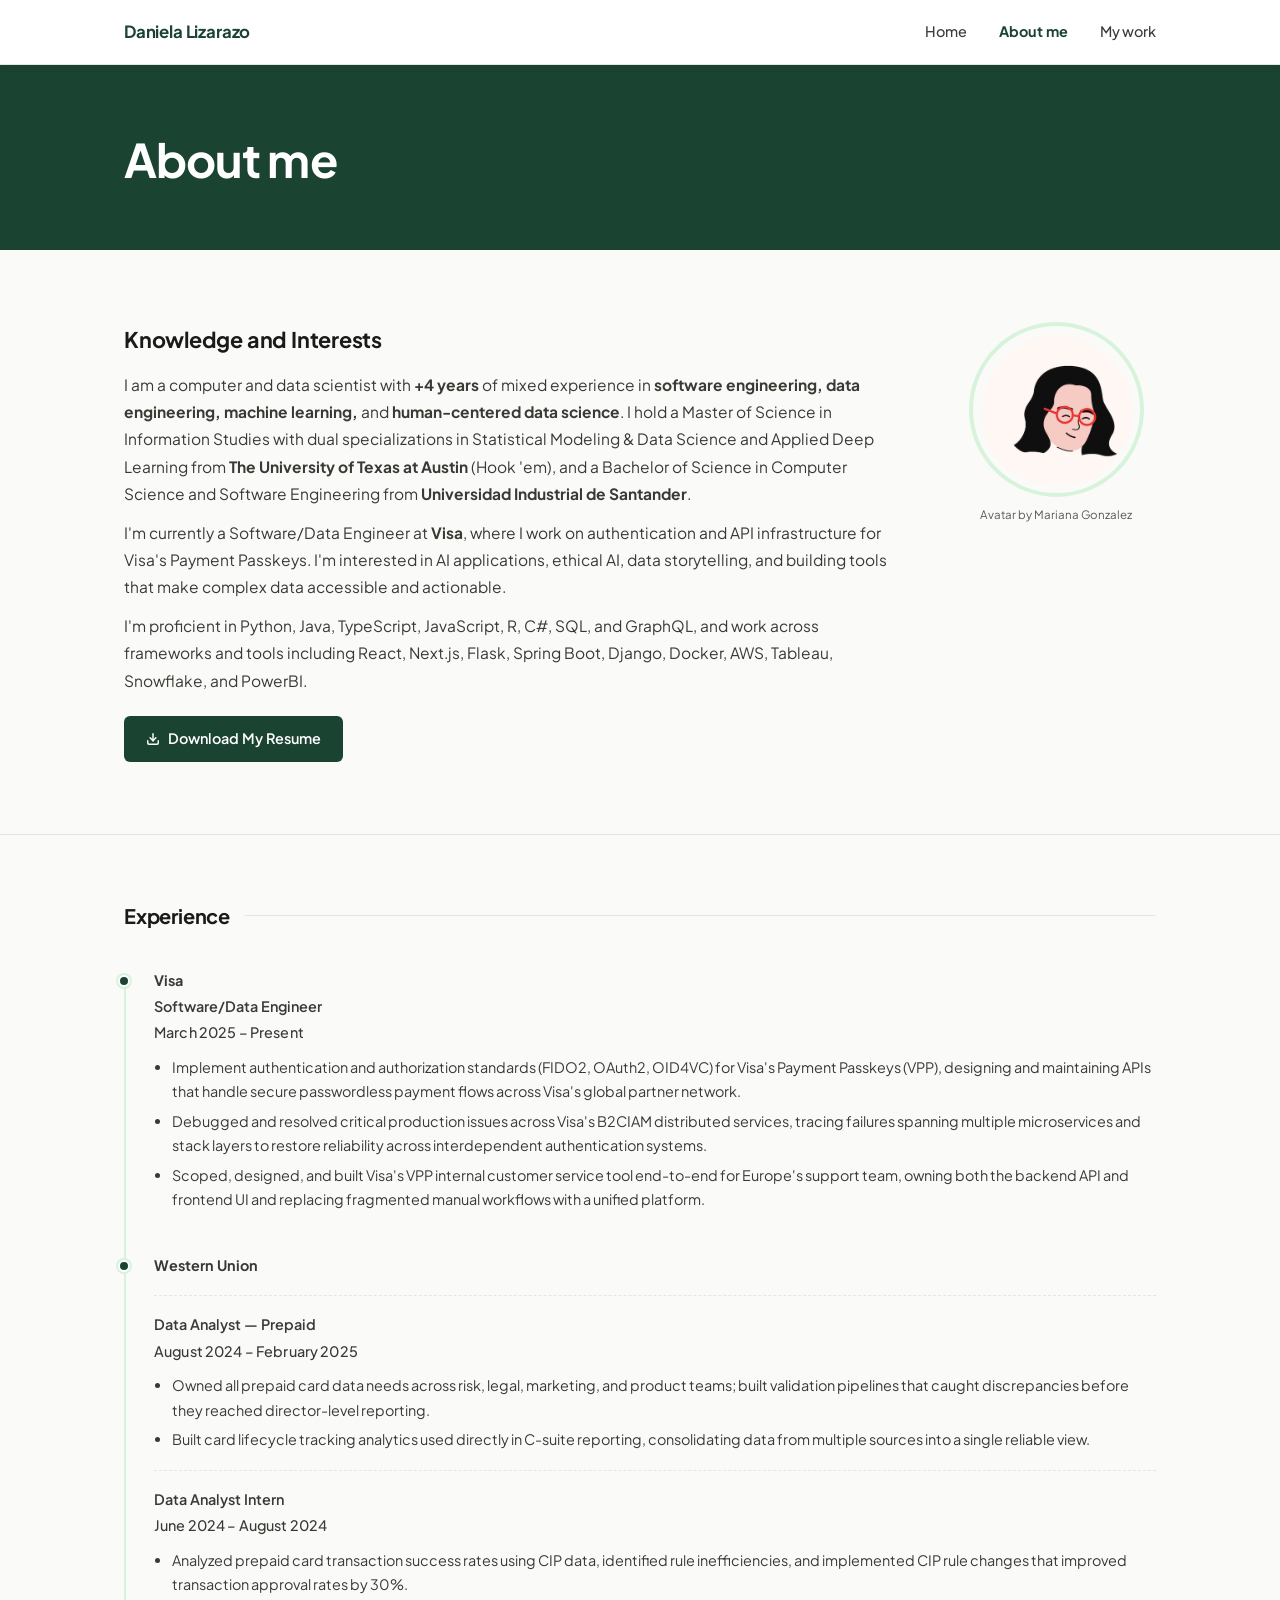
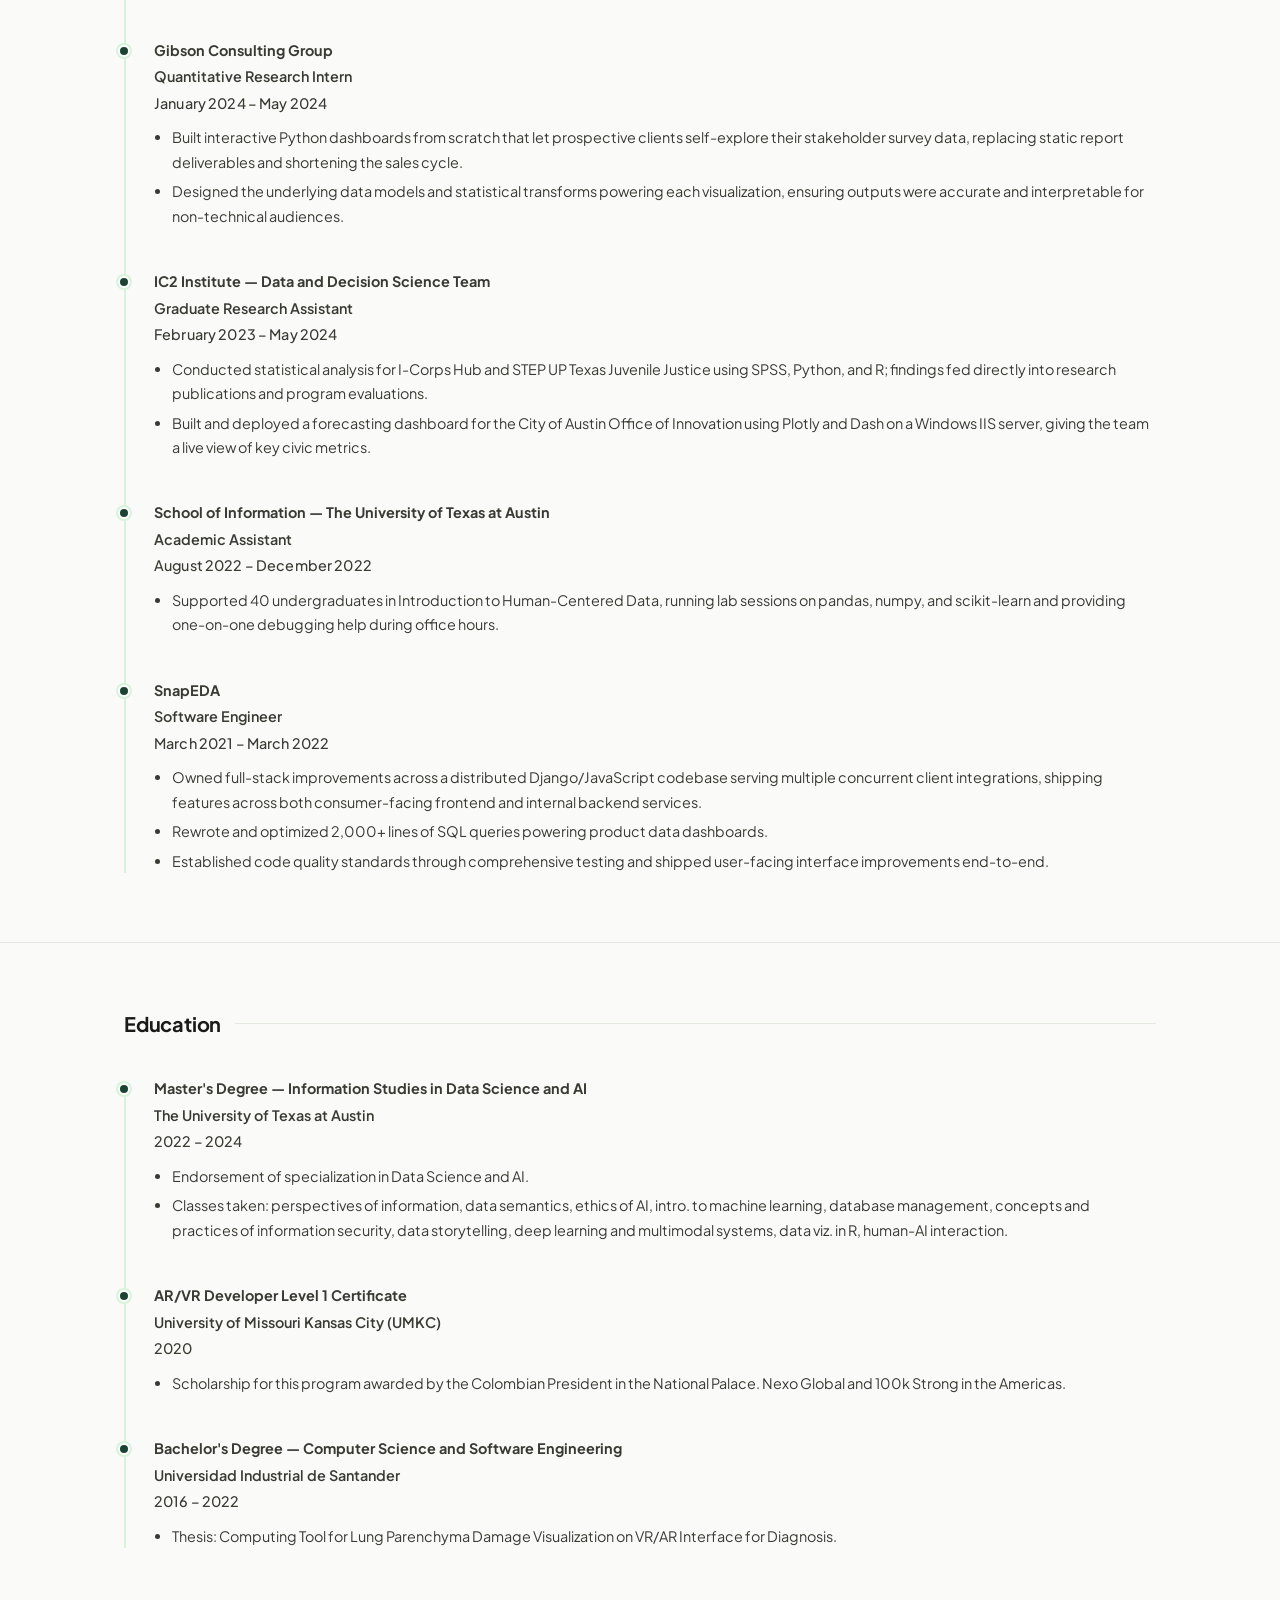
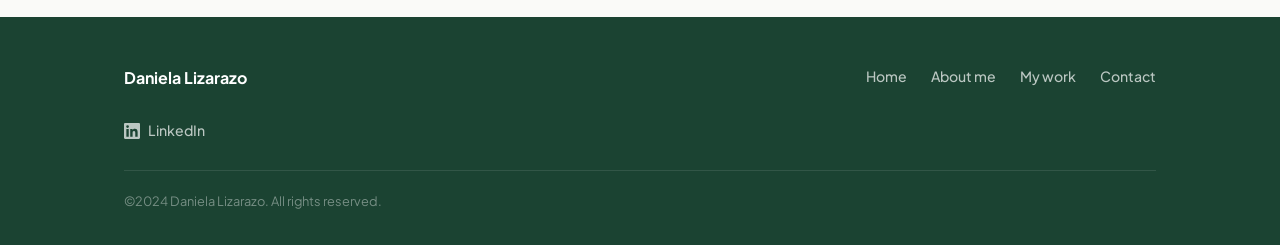
==== commit 3e07f008: "change everything" ====
--- a/about-me.html
+++ b/about-me.html
@@ -1,262 +1,219 @@
-<!doctype html>
-<html lang="en" id="page_a3ae730a52dd40b0afdcd389cbf7e8d5" data-device-type="mobile" data-env="live" itemscope itemtype="http://schema.org/ProfessionalService" class="no-js page_a3ae730a52dd40b0afdcd389cbf7e8d5 mobile fullBleed modern">
+<!DOCTYPE html>
+<html lang="en">
 <head>
-<meta charset="utf-8">
-<title>About me - Daniela Lizarazo</title>
-<meta itemprop="name" content="Daniela Lizarazo">
-<meta name="description" content="">
-<meta name="keywords" content="">
-<meta name="author" content="">
-<meta name="viewport" content="width=device-width,initial-scale=1,shrink-to-fit=no">
-<meta name="format-detection" content="telephone=yes">
-<meta name="robots" content="noindex, nofollow">
-<link rel="apple-touch-icon" sizes="180x180" href="https://static.mywebsites360.com/f4d7a6e8a42c4ae8aaf051b5d930cb21/f/118cd5e73162e6c208d3ffacbbd98bea0ef5c3d1/1/favicon-180x180.png">
-<link rel="icon" type="image/png" sizes="96x96" href="https://static.mywebsites360.com/f4d7a6e8a42c4ae8aaf051b5d930cb21/f/118cd5e73162e6c208d3ffacbbd98bea0ef5c3d1/1/favicon-96x96.png">
-<link rel="icon" type="image/png" sizes="32x32" href="https://static.mywebsites360.com/f4d7a6e8a42c4ae8aaf051b5d930cb21/f/118cd5e73162e6c208d3ffacbbd98bea0ef5c3d1/1/favicon-32x32.png">
-<link rel="icon" type="image/png" sizes="16x16" href="https://static.mywebsites360.com/f4d7a6e8a42c4ae8aaf051b5d930cb21/f/118cd5e73162e6c208d3ffacbbd98bea0ef5c3d1/1/favicon-16x16.png">
-<meta property="og:type" content="website">
-<meta property="og:url" content="https://danielalizarazo.com/about-me">
-<meta property="og:title" content="About me">
-<meta name="twitter:card" content="summary_large_image">
-<meta name="twitter:title" content="About me">
-<link id="baseCSS" rel="stylesheet" type="text/css" href="css/base.css">
-<link id="pageCSS" rel="stylesheet" type="text/css" href="css/page%3FstyleIds=[base64].css">
-<link id="vendorCSS" rel="stylesheet" type="text/css" href="css/vendor-print.css">
-<script src="modernizr.respond.min.js"></script>
-<script type="text/javascript">
-  var TypekitConfig = {
-    scriptTimeout: 3000
-  };
-  (function() {
-    var h = document.getElementsByTagName('html')[0];
-    h.className += ' wf-loading';
-    var t = setTimeout(function() {
-      h.className = h.className.replace(/\bwf-loading\b/g, '');
-      h.className += ' wf-inactive';
-    }, TypekitConfig.scriptTimeout);
-    var d = false;
-    var tk = document.createElement('script');
-    tk.src = '//use.typekit.net/ik/[base64].js';
-    tk.type = 'text/javascript';
-    tk.async = 'true';
-    tk.onload = tk.onreadystatechange = function() {
-      var rs = this.readyState;
-      if (d || rs && rs != 'complete' && rs != 'loaded') return;
-      d = true;
-      clearTimeout(t);
-      try {
-        if(html5) html5.shivMethods = false; // why? https://github.com/Modernizr/Modernizr/issues/308
-        Typekit.load({ active: function() { if(window.jQuery) $(window).trigger('fontsLoaded'); } });
-      } catch (e) {}
-    };
-    var s = document.getElementsByTagName('script')[0];
-    s.parentNode.insertBefore(tk, s);
-  })();
-</script>
+  <meta charset="UTF-8">
+  <meta name="viewport" content="width=device-width, initial-scale=1.0">
+  <title>About me — Daniela Lizarazo</title>
+  <meta name="description" content="About Daniela Lizarazo — computer and data scientist with experience in ML, deep learning, and human-centered data science.">
+  <meta name="robots" content="noindex, nofollow">
+  <meta property="og:type" content="website">
+  <meta property="og:url" content="https://danielalizarazo.com/about-me">
+  <meta property="og:title" content="About me — Daniela Lizarazo">
+  <link rel="preconnect" href="https://fonts.googleapis.com">
+  <link rel="preconnect" href="https://fonts.gstatic.com" crossorigin>
+  <link href="https://fonts.googleapis.com/css2?family=Plus+Jakarta+Sans:wght@400;500;600;700&display=swap" rel="stylesheet">
+  <link rel="stylesheet" href="css/style.css">
 </head>
-<body data-site-id="f4d7a6e8a42c4ae8aaf051b5d930cb21" data-sc-layout="a" data-ajax-prefix="/__" class="noSecondaryContent">
-  <div class="siteWrapper">
-    <div class="siteInnerWrapper">
-      <div class="pageContainer servicesSectionPage" id="services">
-        <div class="headerAndNavContainer">
-          <div class="headerAndNavContent">
-            <div class="headerAndNavContentInner">
-              <div class="headerContainer">
-                <header class="headerContent">
-<h1 class="siteName"><a itemprop="url" href="index.html">Daniela Lizarazo</a></h1>
-                </header><!-- /headerContent -->
-              </div><!-- /headerContainer -->
-<div class="navContainer">
-  <nav class="navContent">
-    <ul id="navTopLevel" data-mobile-nav-label="Menu" data-mobile-nav-style="side" data-mobile-nav-reveal="push" data-mobile-nav-animation="bounce" data-mobile-nav-trigger="icon"  data-mobile-nav-icon-position="right" data-home-nav-collapse-min="1" itemscope itemtype="http://www.schema.org/SiteNavigationElement"><li><a href="index.html" itemprop="url">Home</a>
-</li><li><a href="about-me.html" class="selected" itemprop="url"><span class="currArrow">▸</span>About me</a>
-</li><li><a href="my-work.html" itemprop="url">My work</a>
-</li></ul>
-  </nav><!-- /navContent -->
-</div><!-- /navContainer -->
-            </div><!-- headerAndNavContentInner -->
-          </div><!-- headerAndNavContent -->
-        </div><!-- /headerAndNavContainer -->
-        <div class="primaryAndSecondaryContainer">
-          <div class="primaryAndSecondaryContent">
-            <div class="primaryContentContainer">
-              <section class="primaryContent" role="main">
-<div class="pageTitleContainer blockWrap_ba701b1d201949bdbfbf316c1d3d724f fsMed txa1 bmg0 lstsy1 bw0 sy0">
-  <div class="blockContent pageTitleContent block_ba701b1d201949bdbfbf316c1d3d724f  layoutA">
-    <h1 class="pageTitle">About me</h1>
-  </div>
-</div>
-<div class="blockContainer blockWrap_f1846056b2964c6ba9f09481a196a875 fsMed txa0 bmg0 lstSyNrmlzd bw0 sy0 blockAnim blockAnim--hidden blockAnim--fade">
-  <div class="blockContent block_f1846056b2964c6ba9f09481a196a875  layoutC layoutC--vAlign1 imgWidth--33 hasCaptions hasImg circleImages">
-    <div class="blockImg"><div class="imgCaptionWrapper"><a href="https://blush.design/artists/dzLHsXCPZMaj1QgNySgN/mariana-gonzalez"><div class="contentImg imgShape circleImg"><img src="https://static.mywebsites360.com/f4d7a6e8a42c4ae8aaf051b5d930cb21/i/f49d0fa9e1a64107bb51d2f6abf26e0c/1/4SoifmQpDrHbZJ6W5XJrp/Stuck%20at%20Home%20-%20Avatar.png" data-asset="f49d0fa9e1a64107bb51d2f6abf26e0c" alt="Stuck at Home - Avatar.png" data-credit="Avatar by Mariana Gonzalez" data-credit-url="https://blush.design/artists/dzLHsXCPZMaj1QgNySgN/mariana-gonzalez" data-mod="cover:800" class="contentImg"></div></a><div class="imgCaption"><p class="imgCaption-credit"><a href="https://blush.design/artists/dzLHsXCPZMaj1QgNySgN/mariana-gonzalez" target="_blank" rel="nofollow noreferrer">Avatar by Mariana Gonzalez</a></p></div></div>
-</div>
-    <div class="blockText">
-  <h2 class="contentTitle"><span class="maxWidth--contentTitle">Knowledge and Interests</span></h2>
-  <div class="blockInnerContent" ><div class="maxWidth--content"><p>I am a computer and data scientist with <strong>+4 years</strong> of experience in <strong>machine learning, deep learning, human-centered data science,</strong> and <strong>software development</strong>. I'm soon to graduate from my master's degree at <strong>The University of Texas at Austin</strong> (Hook 'em 🤘) where I have expanded my knowledge in data and artificial intelligence solutions. I'm interested in AI applications, applied quantitative research, ethical AI and data storytelling. I'm proficient in SQL, Python, R, Javascript, C# and C++ as well in tools and frameworks like Tableau, Dash, Django, Unity and AWS.</p><p><a href="https://static.mywebsites360.com/f4d7a6e8a42c4ae8aaf051b5d930cb21/r/b6e12700a4ea4b199496a9b142c6e4b9/1/DanielaLizarazo_Resume_2024.pdf" class="button">Download My Resume</a></p></div></div>
-</div><!-- /blockText-->
-  </div><!-- /blockContent -->
-</div><!-- /blockContainer -->
-<div class="blockContainer blockWrap_b24f99659e5741db982c259349940761 fsMed txa0 bmg0 lstsy1 bw0 sy0 blockAnim blockAnim--hidden blockAnim--fade">
-  <div class="blockContent block_b24f99659e5741db982c259349940761  layoutA">
-        <h2 class="contentTitle dividerTitle "><span class="dividerTitle-textWrap">Experience</span></h2>
-      </div><!-- /blockContent -->
-</div><!-- /blockContainer -->
-  <div class="simpleList itemsCollectionContainer blockWrap_c6b3af2f7075451bba1bf37d15899f47 fsMed txa0 bmg0 lstSyNrmlzd bw1 bplNoTop bplNoRight bplNoLeft sy0 blockAnim blockAnim--hidden blockAnim--fade">
-      <div class="blockContent block_c6b3af2f7075451bba1bf37d15899f47  layoutA">
-        <div class="itemsCollectionContent items_c6b3af2f7075451bba1bf37d15899f47 listView vAlgn1 cols1 itmBw1 itmSy1 txa0" data-columns="1">
-            <div class="item itemPreview circleImages hasHoverEffect hasHoverEffect--color">
-              <div class="itemContent">
-                <h2 class="contentTitle">
-                      IC2 Institute - The University of Texas at Austin
-                </h2>
-                <div class="itemInnerContent"><p><strong>Graduate Research Assistant</strong></p><p><em>February 2023 - Present</em></p><ul><li>Conduct data exploration, implement data and statistical analysis, and contribute to research and evaluation tasks for I-Corps Hub and STEP UP Texas Juvenile Justice projects.</li> <li> <p>Developed a modeling and forecasting data dashboard for the City of Austin Office of Innovation using Plotly and Dash on a Windows server. </p></li> </ul></div>
-              </div>
+<body>
+
+  <header>
+    <div class="header-inner">
+      <a href="index.html" class="logo">Daniela Lizarazo</a>
+      <nav class="header-nav">
+        <a href="index.html">Home</a>
+        <a href="about-me.html" class="active">About me</a>
+        <a href="my-work.html">My work</a>
+      </nav>
+      <button class="hamburger" aria-label="Toggle menu" aria-expanded="false">
+        <span></span><span></span><span></span>
+      </button>
+    </div>
+    <nav class="mobile-nav" aria-label="Mobile navigation">
+      <a href="index.html">Home</a>
+      <a href="about-me.html" class="active">About me</a>
+      <a href="my-work.html">My work</a>
+    </nav>
+  </header>
+
+  <main>
+
+    <section class="page-hero">
+      <div class="container">
+        <h1>About me</h1>
+      </div>
+    </section>
+
+    <section class="about-intro">
+      <div class="container">
+        <div class="about-intro-inner">
+          <div class="about-text">
+            <h2>Knowledge and Interests</h2>
+            <p>I am a computer and data scientist with <strong>+4 years</strong> of mixed experience in <strong>software engineering, data engineering, machine learning,</strong> and <strong>human-centered data science</strong>. I hold a Master of Science in Information Studies with dual specializations in Statistical Modeling &amp; Data Science and Applied Deep Learning from <strong>The University of Texas at Austin</strong> (Hook 'em), and a Bachelor of Science in Computer Science and Software Engineering from <strong>Universidad Industrial de Santander</strong>.</p>
+            <p>I'm currently a Software/Data Engineer at <strong>Visa</strong>, where I work on authentication and API infrastructure for Visa's Payment Passkeys. I'm interested in AI applications, ethical AI, data storytelling, and building tools that make complex data accessible and actionable.</p>
+            <p>I'm proficient in Python, Java, TypeScript, JavaScript, R, C#, SQL, and GraphQL, and work across frameworks and tools including React, Next.js, Flask, Spring Boot, Django, Docker, AWS, Tableau, Snowflake, and PowerBI.</p>
+            <a href="images/Daniela_Lizarazo_2026.pdf" class="btn-green" target="_blank" rel="noopener noreferrer">
+              <svg width="14" height="14" viewBox="0 0 24 24" fill="none" stroke="currentColor" stroke-width="2.5" stroke-linecap="round" stroke-linejoin="round" aria-hidden="true"><path d="M21 15v4a2 2 0 01-2 2H5a2 2 0 01-2-2v-4"/><polyline points="7 10 12 15 17 10"/><line x1="12" y1="15" x2="12" y2="3"/></svg>
+              Download My Resume
+            </a>
+          </div>
+          <div class="avatar-wrap">
+            <a href="https://blush.design/artists/dzLHsXCPZMaj1QgNySgN/mariana-gonzalez" target="_blank" rel="nofollow noreferrer">
+              <img src="images/avatar.png" alt="Daniela Lizarazo avatar">
+            </a>
+            <p class="avatar-credit"><a href="https://blush.design/artists/dzLHsXCPZMaj1QgNySgN/mariana-gonzalez" target="_blank" rel="nofollow noreferrer">Avatar by Mariana Gonzalez</a></p>
+          </div>
+        </div>
+      </div>
+    </section>
+
+    <section class="timeline-section">
+      <div class="container">
+        <h2 class="section-heading">Experience</h2>
+        <div class="timeline">
+
+          <div class="timeline-item">
+            <p class="tl-org">Visa</p>
+            <p class="tl-role">Software/Data Engineer</p>
+            <p class="tl-date">March 2025 – Present</p>
+            <ul>
+              <li>Implement authentication and authorization standards (FIDO2, OAuth2, OID4VC) for Visa's Payment Passkeys (VPP), designing and maintaining APIs that handle secure passwordless payment flows across Visa's global partner network.</li>
+              <li>Debugged and resolved critical production issues across Visa's B2CIAM distributed services, tracing failures spanning multiple microservices and stack layers to restore reliability across interdependent authentication systems.</li>
+              <li>Scoped, designed, and built Visa's VPP internal customer service tool end-to-end for Europe's support team, owning both the backend API and frontend UI and replacing fragmented manual workflows with a unified platform.</li>
+            </ul>
+          </div>
+
+          <div class="timeline-item">
+            <p class="tl-org">Western Union</p>
+            <div class="tl-subrole">
+              <p class="tl-role">Data Analyst — Prepaid</p>
+              <p class="tl-date">August 2024 – February 2025</p>
+              <ul>
+                <li>Owned all prepaid card data needs across risk, legal, marketing, and product teams; built validation pipelines that caught discrepancies before they reached director-level reporting.</li>
+                <li>Built card lifecycle tracking analytics used directly in C-suite reporting, consolidating data from multiple sources into a single reliable view.</li>
+              </ul>
             </div>
-            <div class="item itemPreview circleImages hasHoverEffect hasHoverEffect--color">
-              <div class="itemContent">
-                <h2 class="contentTitle">
-                      School of Information - The University of Texas at Austin
-                </h2>
-                <div class="itemInnerContent"><p><strong>Academic Assistant</strong></p><p><em>August 2022 – December 2022</em></p><ul><li>Assisted in undergraduate class Introduction to Human-Centered Data, teaching students programming for data science using tools such as pandas, numpy, and scikit-learn.</li></ul></div>
-              </div>
+            <div class="tl-subrole">
+              <p class="tl-role">Data Analyst Intern</p>
+              <p class="tl-date">June 2024 – August 2024</p>
+              <ul>
+                <li>Analyzed prepaid card transaction success rates using CIP data, identified rule inefficiencies, and implemented CIP rule changes that improved transaction approval rates by 30%.</li>
+              </ul>
             </div>
-            <div class="item itemPreview circleImages hasHoverEffect hasHoverEffect--color">
-              <div class="itemContent">
-                <h2 class="contentTitle">
-                      SnapMagic
-                </h2>
-                <div class="itemInnerContent"><p><strong>Software Engineer</strong></p><p><em>March 2021 - August 2021</em></p><ul><li>Improved codebase across Python, Django, JavaScript, HTML/CSS for both front-end and back-end.</li> <li> <p>Supported the development of complex data dashboards through ETL processes. </p></li> <li> <p>Ensured code quality through comprehensive testing and designed user-friendly interfaces. </p></li> </ul></div>
-              </div>
-            </div>
-            <div class="item itemPreview circleImages hasHoverEffect hasHoverEffect--color">
-              <div class="itemContent">
-                <h2 class="contentTitle">
-                      European Space Agency
-                </h2>
-                <div class="itemInnerContent"><p><strong>Guest Researcher</strong></p><p><em>January 2019 – August 2019</em></p><ul><li>Participated, researched, and lectured in the Earth System Data Lab ESA project, focusing on multivariate time series analysis, Fourier analysis, and prediction models using Python, Julia, and probability density estimation.</li> <li> <p>Led a machine learning project on anomaly detection for multivariate extreme climate events using KDE. </p></li> <li> <p>Developed data preprocessing tools to streamline data analysis workflows and provided optimization recommendations during ESA Phi-Week 2019.</p></li> </ul></div>
-              </div>
-            </div>
-            <div class="item itemPreview circleImages hasHoverEffect hasHoverEffect--color">
-              <div class="itemContent">
-                <h2 class="contentTitle">
-                      Pretcon S.A.S.
-                </h2>
-                <div class="itemInnerContent"><p><strong>Software Developer</strong></p><p><em>January 2019 - March 2021</em></p><ul><li>Developed front-end and back-end for beam structures software used in civil engineering, utilizing Python and JavaScript (D3.js).</li> <li> <p>Translated differential equations and beam equations into data structures for efficient calculations. </p></li> </ul></div>
-              </div>
-            </div>
+          </div>
+
+          <div class="timeline-item">
+            <p class="tl-org">Gibson Consulting Group</p>
+            <p class="tl-role">Quantitative Research Intern</p>
+            <p class="tl-date">January 2024 – May 2024</p>
+            <ul>
+              <li>Built interactive Python dashboards from scratch that let prospective clients self-explore their stakeholder survey data, replacing static report deliverables and shortening the sales cycle.</li>
+              <li>Designed the underlying data models and statistical transforms powering each visualization, ensuring outputs were accurate and interpretable for non-technical audiences.</li>
+            </ul>
+          </div>
+
+          <div class="timeline-item">
+            <p class="tl-org">IC2 Institute — Data and Decision Science Team</p>
+            <p class="tl-role">Graduate Research Assistant</p>
+            <p class="tl-date">February 2023 – May 2024</p>
+            <ul>
+              <li>Conducted statistical analysis for I-Corps Hub and STEP UP Texas Juvenile Justice using SPSS, Python, and R; findings fed directly into research publications and program evaluations.</li>
+              <li>Built and deployed a forecasting dashboard for the City of Austin Office of Innovation using Plotly and Dash on a Windows IIS server, giving the team a live view of key civic metrics.</li>
+            </ul>
+          </div>
+
+          <div class="timeline-item">
+            <p class="tl-org">School of Information — The University of Texas at Austin</p>
+            <p class="tl-role">Academic Assistant</p>
+            <p class="tl-date">August 2022 – December 2022</p>
+            <ul>
+              <li>Supported 40 undergraduates in Introduction to Human-Centered Data, running lab sessions on pandas, numpy, and scikit-learn and providing one-on-one debugging help during office hours.</li>
+            </ul>
+          </div>
+
+          <div class="timeline-item">
+            <p class="tl-org">SnapEDA</p>
+            <p class="tl-role">Software Engineer</p>
+            <p class="tl-date">March 2021 – March 2022</p>
+            <ul>
+              <li>Owned full-stack improvements across a distributed Django/JavaScript codebase serving multiple concurrent client integrations, shipping features across both consumer-facing frontend and internal backend services.</li>
+              <li>Rewrote and optimized 2,000+ lines of SQL queries powering product data dashboards.</li>
+              <li>Established code quality standards through comprehensive testing and shipped user-facing interface improvements end-to-end.</li>
+            </ul>
+          </div>
+
         </div>
       </div>
-  </div>
-<div class="blockContainer blockWrap_a361edb926d447f18e202267603284a1 fsMed txa0 bmg0 lstsy1 bw0 sy0 blockAnim blockAnim--hidden blockAnim--fade">
-  <div class="blockContent block_a361edb926d447f18e202267603284a1  layoutA">
-        <h2 class="contentTitle dividerTitle "><span class="dividerTitle-textWrap">Education</span></h2>
-      </div><!-- /blockContent -->
-</div><!-- /blockContainer -->
-  <div class="simpleList itemsCollectionContainer blockWrap_ceb8e685157847479ab9dfccb2f8fd0e fsMed txa0 bmg0 lstSyNrmlzd bw1 bplNoTop bplNoRight bplNoLeft sy0 blockAnim blockAnim--hidden blockAnim--fade">
-      <div class="blockContent block_ceb8e685157847479ab9dfccb2f8fd0e  layoutA">
-        <div class="itemsCollectionContent items_ceb8e685157847479ab9dfccb2f8fd0e listView vAlgn1 cols1 itmBw1 itmSy1 txa0" data-columns="1">
-            <div class="item itemPreview circleImages hasHoverEffect hasHoverEffect--color">
-              <div class="itemContent">
-                <h2 class="contentTitle">
-                      Master's Degree - Information Studies in Data Science and AI
-                </h2>
-                <div class="itemInnerContent"><p><strong>The University of Texas at Austin</strong></p><p><em>2022 - 2024</em></p><ul><li><p>Endorsement of specialization in Data Science and AI </p></li><li><p>Classes taken: perspectives of information, data semantics, ethics of AI, intro. to machine learning, database management, concepts and practices of information security, data storytelling, deep learning and multimodal systems, data viz. in R, human-AI interaction.</p></li></ul></div>
-              </div>
-            </div>
-            <div class="item itemPreview circleImages hasHoverEffect hasHoverEffect--color">
-              <div class="itemContent">
-                <h2 class="contentTitle">
-                      AR/VR Developer Level 1 Certificate
-                </h2>
-                <div class="itemInnerContent"><p><strong>University of Missouri Kansas City (UMKC)</strong></p><p><em>2020</em></p><ul><li>Scholarship for this program awarded by the Colombian President in the National Palace. Nexo Global and 100k Strong in the Americas. </li></ul></div>
-              </div>
-            </div>
-            <div class="item itemPreview circleImages hasHoverEffect hasHoverEffect--color">
-              <div class="itemContent">
-                <h2 class="contentTitle">
-                      Bachelor's Degree - Computer Science and Software Engineering
-                </h2>
-                <div class="itemInnerContent"><p><strong>Universidad Industrial de Santander</strong></p><p><em>2016 - 2022</em></p><ul><li> <p>Thesis: Computing Tool for Lung Parenchyma Damage Visualization on VR/AR Interface for Diagnosis</p></li></ul></div>
-              </div>
-            </div>
+    </section>
+
+    <section class="timeline-section">
+      <div class="container">
+        <h2 class="section-heading">Education</h2>
+        <div class="timeline">
+
+          <div class="timeline-item">
+            <p class="tl-org">Master's Degree — Information Studies in Data Science and AI</p>
+            <p class="tl-role">The University of Texas at Austin</p>
+            <p class="tl-date">2022 – 2024</p>
+            <ul>
+              <li>Endorsement of specialization in Data Science and AI.</li>
+              <li>Classes taken: perspectives of information, data semantics, ethics of AI, intro. to machine learning, database management, concepts and practices of information security, data storytelling, deep learning and multimodal systems, data viz. in R, human-AI interaction.</li>
+            </ul>
+          </div>
+
+          <div class="timeline-item">
+            <p class="tl-org">AR/VR Developer Level 1 Certificate</p>
+            <p class="tl-role">University of Missouri Kansas City (UMKC)</p>
+            <p class="tl-date">2020</p>
+            <ul>
+              <li>Scholarship for this program awarded by the Colombian President in the National Palace. Nexo Global and 100k Strong in the Americas.</li>
+            </ul>
+          </div>
+
+          <div class="timeline-item">
+            <p class="tl-org">Bachelor's Degree — Computer Science and Software Engineering</p>
+            <p class="tl-role">Universidad Industrial de Santander</p>
+            <p class="tl-date">2016 – 2022</p>
+            <ul>
+              <li>Thesis: Computing Tool for Lung Parenchyma Damage Visualization on VR/AR Interface for Diagnosis.</li>
+            </ul>
+          </div>
+
         </div>
       </div>
-  </div>
-              </section><!-- /primaryContent -->
-            </div><!-- /primaryContentContainer -->
-          </div><!-- /primaryAndSecondaryContent -->
-        </div><!-- /primaryAndSecondaryContainer -->
-        <div class="footerContainer">
-  <footer class="footerContent">
-  	<div class="footerInner">
-<div class="blockContainer socialIconsContainer blockWrap_e0a81e694a194ed6a7d155da40583dc7 ">
-  <div class="blockContent block_e0a81e694a194ed6a7d155da40583dc7 txa1">
-        <ul class="iconGroup socialIcons footerSocialIcons">
-      <li><a target="_blank" rel="noopener noreferrer" href="https://www.linkedin.com/in/daniela-lizarazo-721335228/" class="zocial linkedin" aria-label="linkedin"></a></li>
-    </ul>
-      </div><!-- /blockContent -->
-</div><!-- /blockContainer -->
-<div class="blockContainer blockWrap_dd943fca7a9e432e927b0d071dcdae63 ">
-  <div class="blockContent block_dd943fca7a9e432e927b0d071dcdae63 ">
-    <div class="blockText">
-  <div class="blockInnerContent" ><p><a href="index.html">Home</a> | <a href="about-me.html">About</a> | <a href="my-work.html">Work</a> | <a href="about-me.html">Contact</a></p></div>
-</div><!-- /blockText-->
-  </div><!-- /blockContent -->
-</div><!-- /blockContainer -->
-<div class="blockContainer blockWrap_f9fcd93386224b608d1e517b4ab8068d ">
-  <div class="blockContent block_f9fcd93386224b608d1e517b4ab8068d ">
-    <div class="blockText blockInnerContent">
-      <p>©2022 Websites 360® - Do not copy website. All rights reserved. | Powered By: Websites360®</p>
-    </div><!-- /blockText-->
-  </div><!-- /blockContent -->
-</div><!-- /blockContainer -->
-      <div class="scCredit"><a href="https://www.websites360.com" target="_blank" rel="nofollow">Created with <span>Websites 360</span></a></div>
+    </section>
+
+  </main>
+
+  <footer>
+    <div class="footer-inner">
+      <div class="footer-top">
+        <span class="footer-brand">Daniela Lizarazo</span>
+        <nav class="footer-nav">
+          <a href="index.html">Home</a>
+          <a href="about-me.html">About me</a>
+          <a href="my-work.html">My work</a>
+          <a href="https://www.linkedin.com/in/daniela-lizarazo-721335228/" target="_blank" rel="noopener noreferrer">Contact</a>
+        </nav>
+      </div>
+      <div class="footer-social">
+        <a href="https://www.linkedin.com/in/daniela-lizarazo-721335228/" target="_blank" rel="noopener noreferrer">
+          <svg width="16" height="16" viewBox="0 0 24 24" fill="currentColor" aria-hidden="true"><path d="M20.447 20.452h-3.554v-5.569c0-1.328-.027-3.037-1.852-3.037-1.853 0-2.136 1.445-2.136 2.939v5.667H9.351V9h3.414v1.561h.046c.477-.9 1.637-1.85 3.37-1.85 3.601 0 4.267 2.37 4.267 5.455v6.286zM5.337 7.433a2.062 2.062 0 01-2.063-2.065 2.064 2.064 0 112.063 2.065zm1.782 13.019H3.555V9h3.564v11.452zM22.225 0H1.771C.792 0 0 .774 0 1.729v20.542C0 23.227.792 24 1.771 24h20.451C23.2 24 24 23.227 24 22.271V1.729C24 .774 23.2 0 22.222 0h.003z"/></svg>
+          LinkedIn
+        </a>
+      </div>
+      <p class="footer-copy">©2024 Daniela Lizarazo. All rights reserved.</p>
     </div>
   </footer>
-</div><!--  /footerContainer -->
-      </div> <!-- /pageContainer -->
-    </div><!-- /siteInnerWrapper -->
-  </div><!-- siteOuterWrapper -->
-  <script src="https://code.jquery.com/jquery-1.12.4.min.js"></script>
-<script>window.jQuery || document.write('<script src="jquery-1.12.4.min.js">\x3C/script>')</script>
-<script src="siteBundle.js"></script>
-<style type="text/css">
-/*!
-  Zocial Butons
-  http://zocial.smcllns.com
-  by Sam Collins (@smcllns)
-  License: http://opensource.org/licenses/mit-license.php
-*/
-/* Reference icons from font-files
-** Base 64-encoded version recommended to resolve cross-site font-loading issues
-*/
-@font-face {
-	font-family: "zocial";
-	src: url("zocial.eot");
-	src: url("zocial.eot%3F") format("embedded-opentype"),
-		url([data-uri]),
-		url("zocial.woff") format("woff"),
-		url("zocial.ttf") format("truetype"),
-		url("zocial.svg") format("svg");
-	font-weight: normal;
-	font-style: normal;
-}
-@media screen and (-webkit-min-device-pixel-ratio:0) {
-	@font-face {
-		font-family: "zocial";
-		src: url("zocial.svg") format("svg");
-	}
-}
-</style>
-<a id="navTrigger" href="about-me.html#" style="display:block;" aria-label="Menu">
-  <span class="navIcon">
-      <svg xmlns="http://www.w3.org/2000/svg" class="navIcon-svg--dotsVert navIcon-svg--w2" viewBox="0 0 164 32">
-  <path class="path1" d="M31.299 15.65c0 8.643-7.007 15.65-15.65 15.65s-15.65-7.007-15.65-15.65c0-8.643 7.007-15.65 15.65-15.65s15.65 7.007 15.65 15.65z"></path>
-  <path class="path2" d="M97.674 15.65c0 8.643-7.007 15.65-15.65 15.65s-15.65-7.007-15.65-15.65c0-8.643 7.007-15.65 15.65-15.65s15.65 7.007 15.65 15.65z"></path>
-  <path class="path3" d="M164.399 15.65c0 8.643-7.007 15.65-15.65 15.65s-15.65-7.007-15.65-15.65c0-8.643 7.007-15.65 15.65-15.65s15.65 7.007 15.65 15.65z"></path>
-</svg>
-  </span>
-</a>
-<script src="collections.js" data-collections="aHR0cHM6Ly9hcGkubXl3ZWJzaXRlczM2MC5jb20vZjRkN2E2ZThhNDJjNGFlOGFhZjA1MWI1ZDkzMGNiMjEvYy97dHlwZX0="></script>
+
+  <script>
+    const hamburger = document.querySelector('.hamburger');
+    const mobileNav = document.querySelector('.mobile-nav');
+    hamburger.addEventListener('click', () => {
+      const open = hamburger.classList.toggle('open');
+      mobileNav.classList.toggle('open');
+      hamburger.setAttribute('aria-expanded', open);
+    });
+  </script>
+
 </body>
-</html>+</html>
--- a/css/style.css
+++ b/css/style.css
@@ -0,0 +1,224 @@
+@import url('https://fonts.googleapis.com/css2?family=Plus+Jakarta+Sans:wght@400;500;600;700&display=swap');
+
+:root {
+  --green:      #1B4332;
+  --green-mid:  #2D6A4F;
+  --green-light:#D8F3DC;
+  --bg:         #FAFAF8;
+  --white:      #FFFFFF;
+  --text:       #1A1A1A;
+  --text-mid:   #3A3A35;
+  --text-sec:   #5A5A55;
+  --border:     #E2E8E0;
+  --radius:     10px;
+  --max-w:      1080px;
+}
+
+*, *::before, *::after { box-sizing: border-box; margin: 0; padding: 0; }
+html { scroll-behavior: smooth; }
+body {
+  font-family: 'Plus Jakarta Sans', sans-serif;
+  background: var(--bg);
+  color: var(--text);
+  line-height: 1.65;
+  -webkit-font-smoothing: antialiased;
+}
+a { color: var(--green); text-decoration: none; }
+a:hover { text-decoration: underline; color: var(--green-mid); }
+img { max-width: 100%; height: auto; display: block; }
+
+/* ── HEADER ── */
+header {
+  position: sticky; top: 0; z-index: 200;
+  background: var(--white);
+  border-bottom: 1px solid var(--border);
+  box-shadow: 0 1px 8px rgba(0,0,0,0.05);
+}
+.header-inner {
+  max-width: var(--max-w); margin: 0 auto; padding: 0 24px;
+  height: 64px; display: flex; align-items: center; justify-content: space-between;
+}
+.logo { font-size: 1.05rem; font-weight: 700; color: var(--green); letter-spacing: -0.01em; }
+.logo:hover { text-decoration: none; }
+.header-nav { display: flex; gap: 32px; }
+.header-nav a { font-size: 0.9rem; font-weight: 500; color: var(--text-mid); transition: color 0.15s; }
+.header-nav a:hover { color: var(--green); text-decoration: none; }
+.header-nav a.active { color: var(--green); font-weight: 700; text-decoration: none; }
+
+.hamburger {
+  display: none; flex-direction: column; gap: 5px;
+  background: none; border: none; cursor: pointer; padding: 4px;
+}
+.hamburger span { display: block; width: 22px; height: 2px; background: var(--text); border-radius: 2px; transition: transform 0.2s, opacity 0.2s; }
+.hamburger.open span:nth-child(1) { transform: translateY(7px) rotate(45deg); }
+.hamburger.open span:nth-child(2) { opacity: 0; }
+.hamburger.open span:nth-child(3) { transform: translateY(-7px) rotate(-45deg); }
+
+.mobile-nav {
+  display: none; flex-direction: column;
+  background: var(--white); border-bottom: 1px solid var(--border);
+  padding: 8px 24px 16px;
+}
+.mobile-nav.open { display: flex; }
+.mobile-nav a { font-size: 0.95rem; font-weight: 500; color: var(--text-mid); padding: 12px 0; border-bottom: 1px solid var(--border); display: block; }
+.mobile-nav a:last-child { border-bottom: none; }
+.mobile-nav a:hover, .mobile-nav a.active { color: var(--green); text-decoration: none; }
+
+/* ── LAYOUT ── */
+.container { max-width: var(--max-w); margin: 0 auto; padding: 0 24px; }
+
+/* ── HERO (index) ── */
+.hero { background: var(--green); color: var(--white); padding: 96px 0 80px; }
+.hero-label {
+  font-size: 0.78rem; font-weight: 600; letter-spacing: 0.12em;
+  text-transform: uppercase; color: var(--green-light); margin-bottom: 18px;
+}
+.hero h1 {
+  font-size: clamp(1.6rem, 3vw, 2.4rem); font-weight: 700;
+  line-height: 1.15; letter-spacing: -0.025em; margin-bottom: 22px;
+}
+.hero .hero-bio {
+  font-size: 1.05rem; line-height: 1.8;
+  color: rgba(255,255,255,0.82); max-width: 620px; margin-bottom: 36px;
+}
+.btn-group { display: flex; gap: 12px; flex-wrap: wrap; }
+.btn {
+  display: inline-flex; align-items: center;
+  padding: 11px 22px; border-radius: 6px;
+  font-size: 0.9rem; font-weight: 600; cursor: pointer; transition: all 0.15s;
+}
+.btn-primary { background: var(--white); color: var(--green); }
+.btn-primary:hover { background: var(--green-light); text-decoration: none; color: var(--green); }
+.btn-outline { background: transparent; color: var(--white); border: 1.5px solid rgba(255,255,255,0.45); }
+.btn-outline:hover { border-color: var(--white); background: rgba(255,255,255,0.08); text-decoration: none; color: var(--white); }
+
+/* ── PAGE HERO (about + work) ── */
+.page-hero { background: var(--green); color: var(--white); padding: 56px 0 52px; }
+.page-hero h1 { font-size: clamp(1.9rem, 4vw, 2.9rem); font-weight: 700; letter-spacing: -0.02em; }
+
+/* ── SECTION HEADING ── */
+.section-heading {
+  font-size: 1.25rem; font-weight: 700; color: var(--text); letter-spacing: -0.01em;
+  display: flex; align-items: center; gap: 14px; margin-bottom: 36px;
+}
+.section-heading::after { content: ''; flex: 1; height: 1px; background: var(--border); }
+
+/* ── GALLERY (index) ── */
+.gallery-section { padding: 72px 0; }
+.gallery-intro { margin-bottom: 32px; }
+.gallery-intro h2 { font-size: 1.5rem; font-weight: 700; letter-spacing: -0.01em; margin-bottom: 10px; }
+.gallery-intro p { color: var(--text-sec); font-size: 0.97rem; }
+.gallery-intro a { color: var(--green); font-weight: 500; }
+.img-grid { display: grid; grid-template-columns: repeat(3, 1fr); gap: 10px; }
+.img-grid-item { aspect-ratio: 16/9; overflow: hidden; border-radius: var(--radius); background: var(--border); }
+.img-grid-item img { width: 100%; height: 100%; object-fit: cover; transition: transform 0.35s ease; }
+.img-grid-item:hover img { transform: scale(1.05); }
+
+/* ── ABOUT INTRO ── */
+.about-intro { padding: 72px 0; }
+.about-intro-inner { display: grid; grid-template-columns: 1fr 200px; gap: 52px; align-items: start; }
+.about-text h2 { font-size: 1.35rem; font-weight: 700; margin-bottom: 14px; letter-spacing: -0.01em; }
+.about-text p { color: var(--text-mid); font-size: 0.97rem; line-height: 1.75; margin-bottom: 12px; }
+.about-text p:last-of-type { margin-bottom: 0; }
+.btn-green {
+  display: inline-flex; align-items: center; gap: 8px;
+  margin-top: 22px; padding: 11px 22px;
+  background: var(--green); color: var(--white);
+  border-radius: 6px; font-size: 0.9rem; font-weight: 600; transition: background 0.15s;
+}
+.btn-green:hover { background: var(--green-mid); text-decoration: none; color: var(--white); }
+.avatar-wrap { text-align: center; }
+.avatar-wrap img {
+  width: 175px; height: 175px; border-radius: 50%; object-fit: cover;
+  border: 4px solid var(--green-light); margin: 0 auto;
+}
+.avatar-credit { margin-top: 8px; font-size: 0.72rem; color: var(--text-sec); }
+.avatar-credit a { color: var(--text-sec); }
+
+/* ── TIMELINE ── */
+.timeline-section { padding: 64px 0; border-top: 1px solid var(--border); }
+.timeline { position: relative; padding-left: 30px; }
+.timeline::before {
+  content: ''; position: absolute; left: 0; top: 8px; bottom: 0;
+  width: 2px; background: var(--green-light);
+}
+.timeline-item { position: relative; padding-bottom: 36px; }
+.timeline-item:last-child { padding-bottom: 0; }
+.timeline-item::before {
+  content: ''; position: absolute; left: -36px; top: 7px;
+  width: 12px; height: 12px; border-radius: 50%;
+  background: var(--green); border: 2px solid var(--white);
+  box-shadow: 0 0 0 2px var(--green-light);
+}
+.tl-org { font-size: 0.97rem; font-weight: 700; color: var(--text); margin-bottom: 2px; }
+.tl-role { font-size: 0.92rem; font-weight: 600; color: var(--green-mid); margin-bottom: 2px; }
+.tl-date { font-size: 0.78rem; font-weight: 500; color: var(--text-sec); margin-bottom: 10px; letter-spacing: 0.01em; }
+.timeline-item ul { list-style: disc; padding-left: 18px; color: var(--text-mid); font-size: 0.9rem; line-height: 1.7; }
+.timeline-item ul li { margin-bottom: 5px; }
+.timeline-item p { color: var(--text-mid); font-size: 0.9rem; line-height: 1.7; }
+.tl-subrole { margin-top: 18px; padding-top: 16px; border-top: 1px dashed var(--border); }
+
+/* ── PROJECTS ── */
+.projects-section { padding: 72px 0; }
+.project-card {
+  display: grid; grid-template-columns: 200px 1fr;
+  gap: 28px; padding: 32px 0;
+  border-bottom: 1px solid var(--border); align-items: start;
+}
+.project-card:first-child { padding-top: 0; }
+.project-card:last-child { border-bottom: none; }
+.project-thumb { width: 200px; height: 140px; border-radius: var(--radius); overflow: hidden; background: var(--border); }
+.project-thumb img { width: 100%; height: 100%; object-fit: cover; transition: transform 0.3s; }
+.project-card:hover .project-thumb img { transform: scale(1.05); }
+.project-content h3 { font-size: 1.05rem; font-weight: 700; margin-bottom: 10px; line-height: 1.35; }
+.project-content h3 a { color: var(--text); }
+.project-content h3 a:hover { color: var(--green); text-decoration: none; }
+.project-content p { font-size: 0.9rem; color: var(--text-sec); line-height: 1.7; }
+.project-content p + p { margin-top: 8px; }
+.project-content p a { color: var(--green); font-weight: 500; }
+
+/* ── TABLEAU ── */
+.tableau-section { padding: 72px 0; border-top: 1px solid var(--border); }
+.tableau-intro { color: var(--text-sec); font-size: 0.95rem; line-height: 1.7; margin-bottom: 48px; }
+.tableau-embed { margin-bottom: 52px; overflow-x: auto; }
+.tableau-embed:last-child { margin-bottom: 0; }
+
+/* ── FOOTER ── */
+footer { background: var(--green); color: rgba(255,255,255,0.85); padding: 48px 0 32px; }
+.footer-inner { max-width: var(--max-w); margin: 0 auto; padding: 0 24px; }
+.footer-top {
+  display: flex; justify-content: space-between; align-items: flex-start;
+  margin-bottom: 28px; gap: 24px; flex-wrap: wrap;
+}
+.footer-brand { font-size: 1rem; font-weight: 700; color: var(--white); }
+.footer-nav { display: flex; gap: 24px; flex-wrap: wrap; align-items: center; }
+.footer-nav a { color: rgba(255,255,255,0.7); font-size: 0.88rem; font-weight: 500; transition: color 0.15s; }
+.footer-nav a:hover { color: var(--white); text-decoration: none; }
+.footer-social { margin-bottom: 24px; }
+.footer-social a {
+  display: inline-flex; align-items: center; gap: 8px;
+  color: rgba(255,255,255,0.7); font-size: 0.88rem; font-weight: 500; transition: color 0.15s;
+}
+.footer-social a:hover { color: var(--white); text-decoration: none; }
+.footer-copy {
+  font-size: 0.8rem; color: rgba(255,255,255,0.4);
+  border-top: 1px solid rgba(255,255,255,0.1); padding-top: 20px;
+}
+
+/* ── RESPONSIVE ── */
+@media (max-width: 768px) {
+  .header-nav { display: none; }
+  .hamburger { display: flex; }
+  .hero { padding: 64px 0 52px; }
+  .img-grid { grid-template-columns: repeat(2, 1fr); }
+  .about-intro-inner { grid-template-columns: 1fr; }
+  .avatar-wrap { order: -1; }
+  .project-card { grid-template-columns: 1fr; gap: 16px; }
+  .project-thumb { width: 100%; height: 200px; }
+  .footer-top { flex-direction: column; gap: 16px; }
+}
+@media (max-width: 480px) {
+  .img-grid { grid-template-columns: 1fr; }
+  .btn-group { flex-direction: column; align-items: flex-start; }
+  .footer-nav { gap: 14px; }
+}
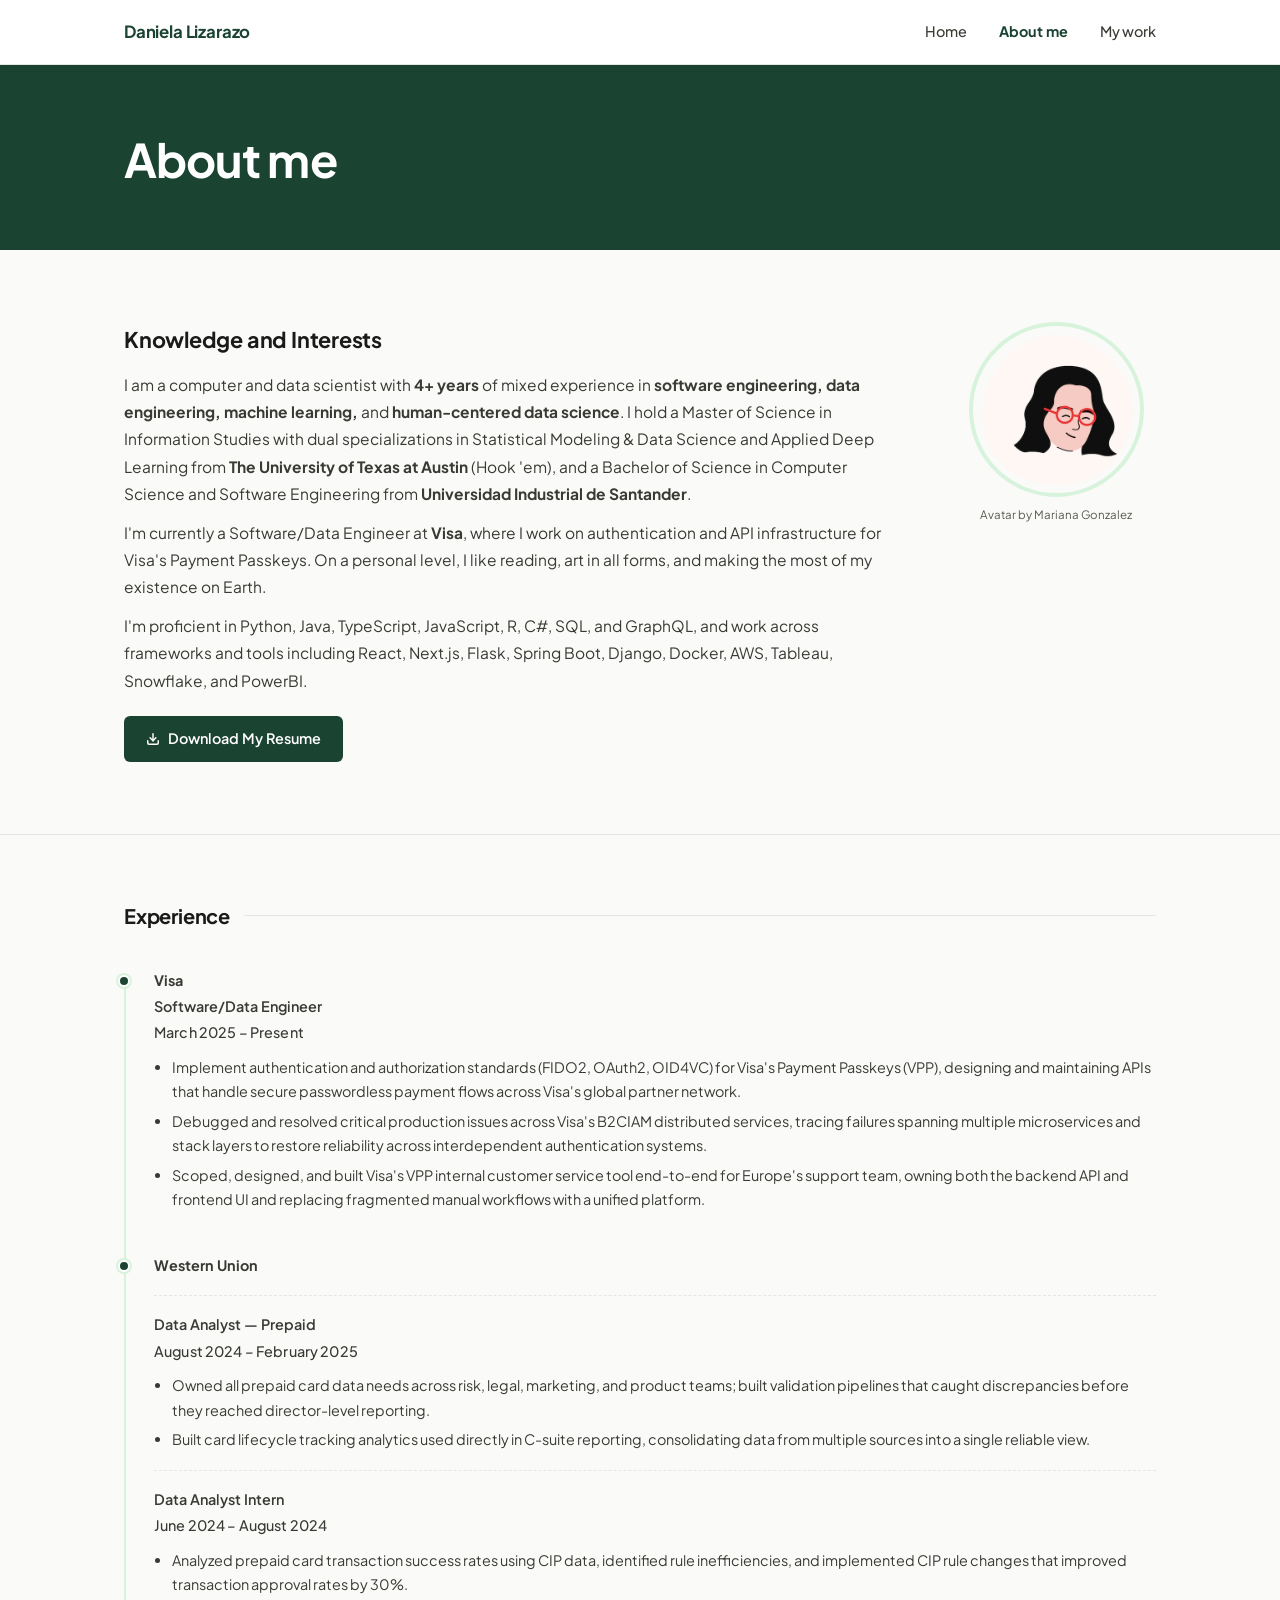
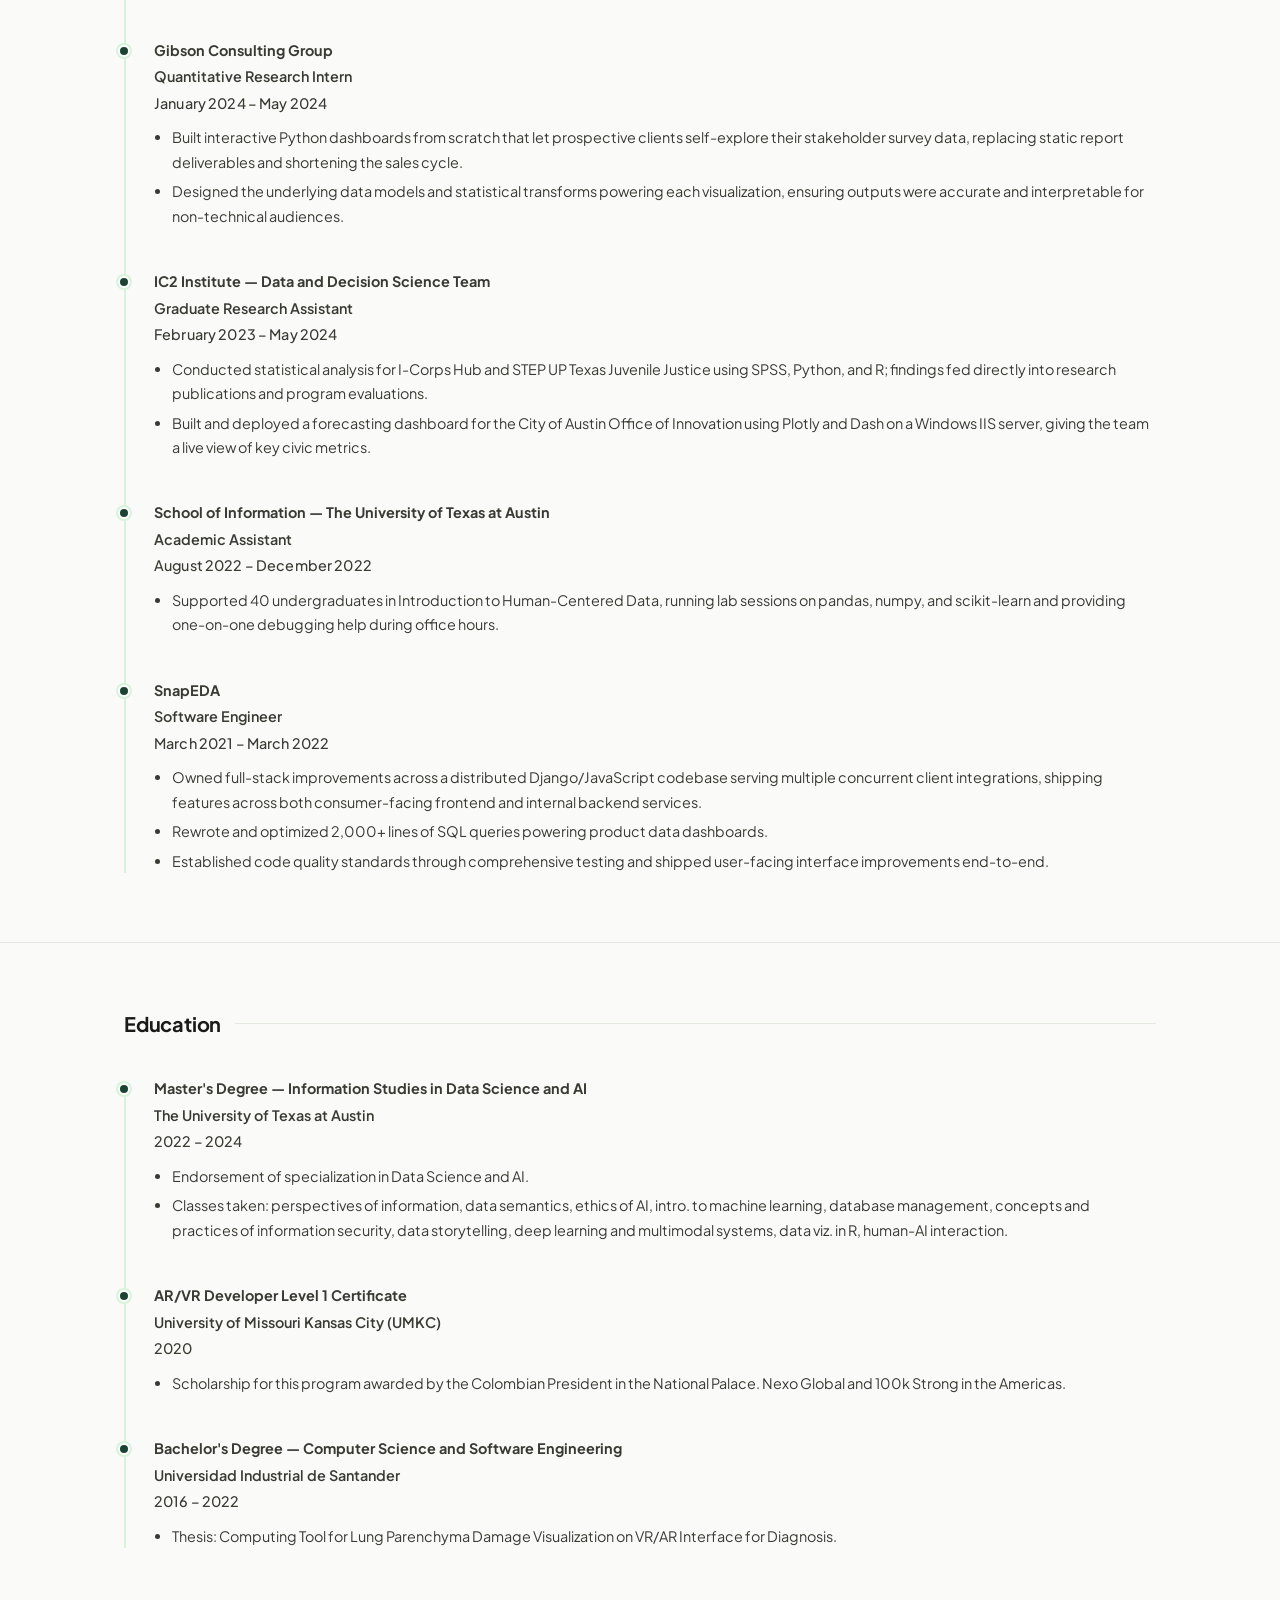
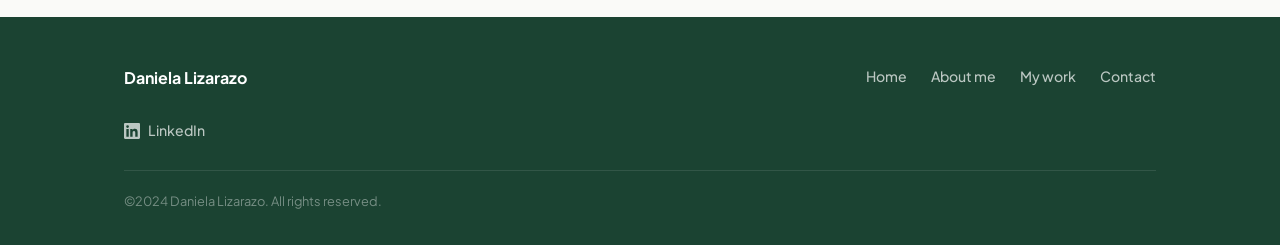
==== commit 43d9b861: "change text" ====
--- a/about-me.html
+++ b/about-me.html
@@ -48,8 +48,8 @@
         <div class="about-intro-inner">
           <div class="about-text">
             <h2>Knowledge and Interests</h2>
-            <p>I am a computer and data scientist with <strong>+4 years</strong> of mixed experience in <strong>software engineering, data engineering, machine learning,</strong> and <strong>human-centered data science</strong>. I hold a Master of Science in Information Studies with dual specializations in Statistical Modeling &amp; Data Science and Applied Deep Learning from <strong>The University of Texas at Austin</strong> (Hook 'em), and a Bachelor of Science in Computer Science and Software Engineering from <strong>Universidad Industrial de Santander</strong>.</p>
-            <p>I'm currently a Software/Data Engineer at <strong>Visa</strong>, where I work on authentication and API infrastructure for Visa's Payment Passkeys. I'm interested in AI applications, ethical AI, data storytelling, and building tools that make complex data accessible and actionable.</p>
+            <p>I am a computer and data scientist with <strong>4+ years</strong> of mixed experience in <strong>software engineering, data engineering, machine learning,</strong> and <strong>human-centered data science</strong>. I hold a Master of Science in Information Studies with dual specializations in Statistical Modeling &amp; Data Science and Applied Deep Learning from <strong>The University of Texas at Austin</strong> (Hook 'em), and a Bachelor of Science in Computer Science and Software Engineering from <strong>Universidad Industrial de Santander</strong>.</p>
+            <p>I'm currently a Software/Data Engineer at <strong>Visa</strong>, where I work on authentication and API infrastructure for Visa's Payment Passkeys. On a personal level, I like reading, art in all forms, and making the most of my existence on Earth.</p>
             <p>I'm proficient in Python, Java, TypeScript, JavaScript, R, C#, SQL, and GraphQL, and work across frameworks and tools including React, Next.js, Flask, Spring Boot, Django, Docker, AWS, Tableau, Snowflake, and PowerBI.</p>
             <a href="images/Daniela_Lizarazo_2026.pdf" class="btn-green" target="_blank" rel="noopener noreferrer">
               <svg width="14" height="14" viewBox="0 0 24 24" fill="none" stroke="currentColor" stroke-width="2.5" stroke-linecap="round" stroke-linejoin="round" aria-hidden="true"><path d="M21 15v4a2 2 0 01-2 2H5a2 2 0 01-2-2v-4"/><polyline points="7 10 12 15 17 10"/><line x1="12" y1="15" x2="12" y2="3"/></svg>
